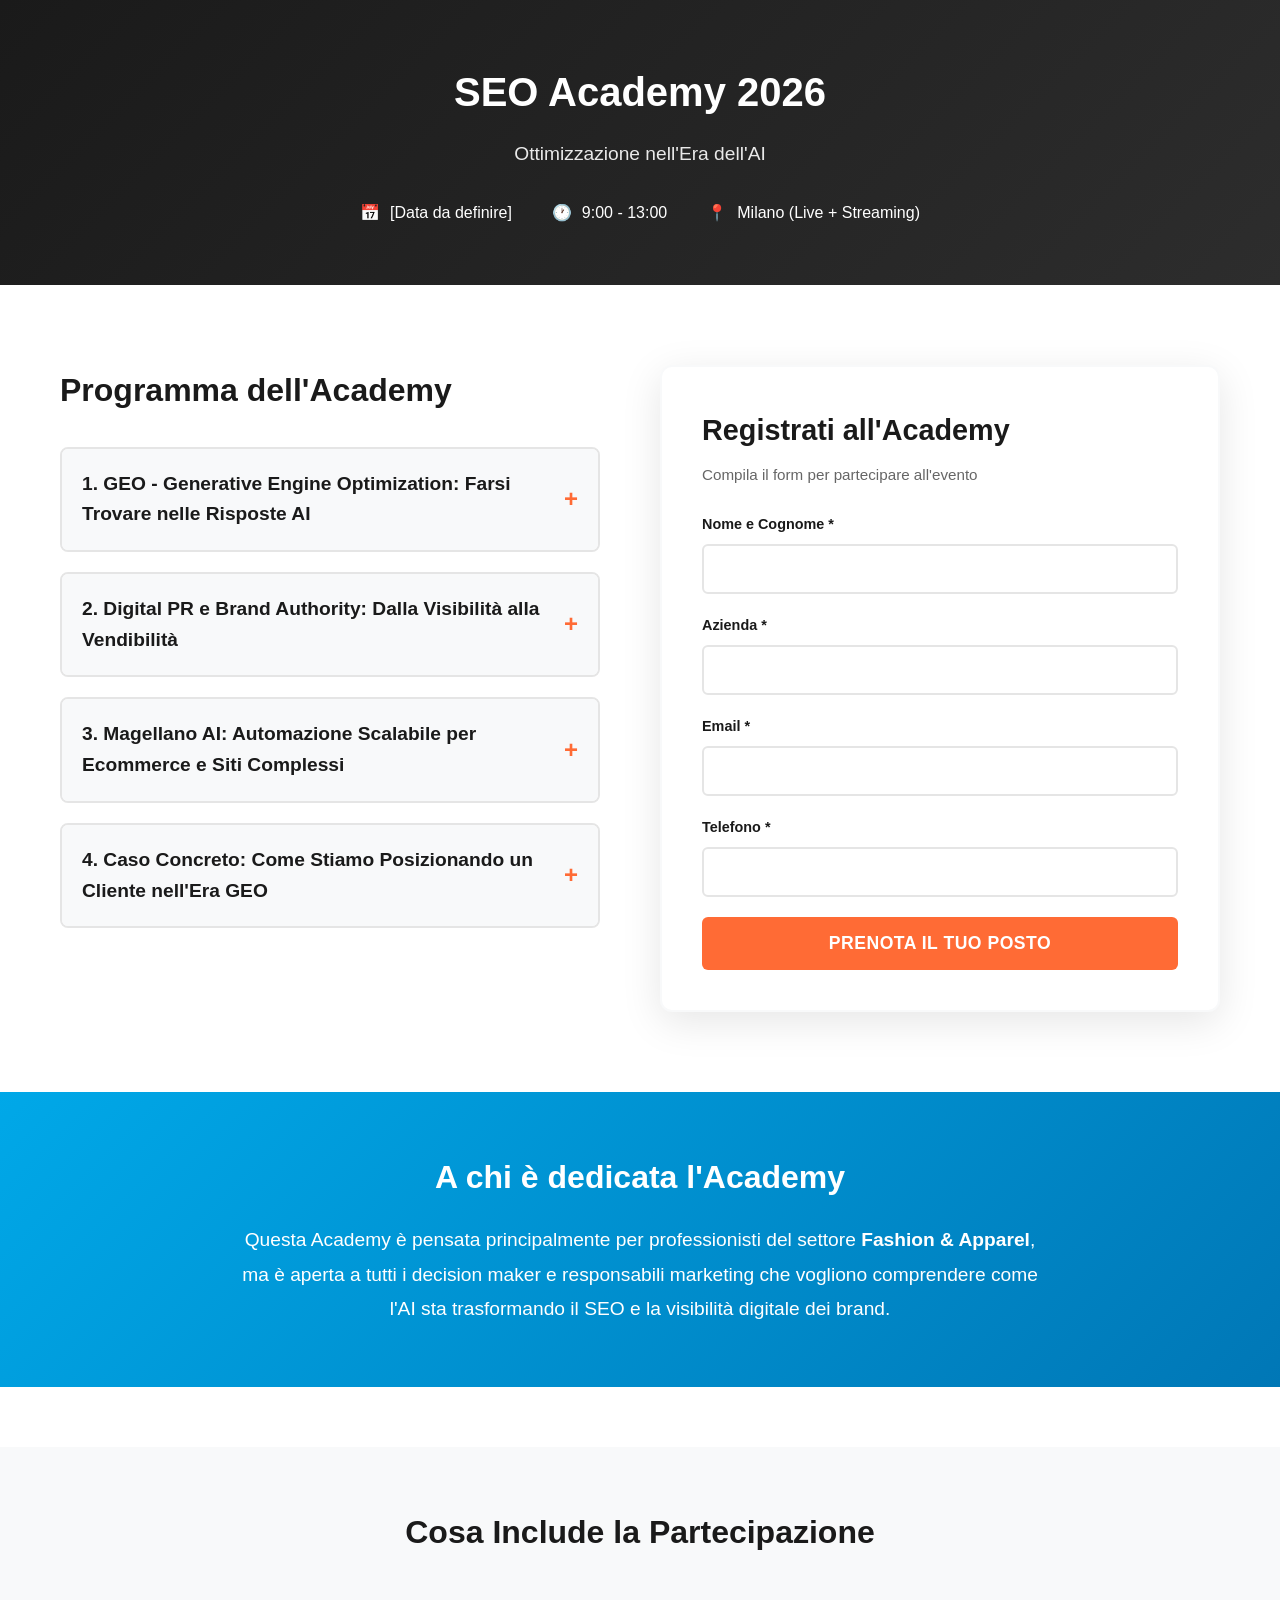
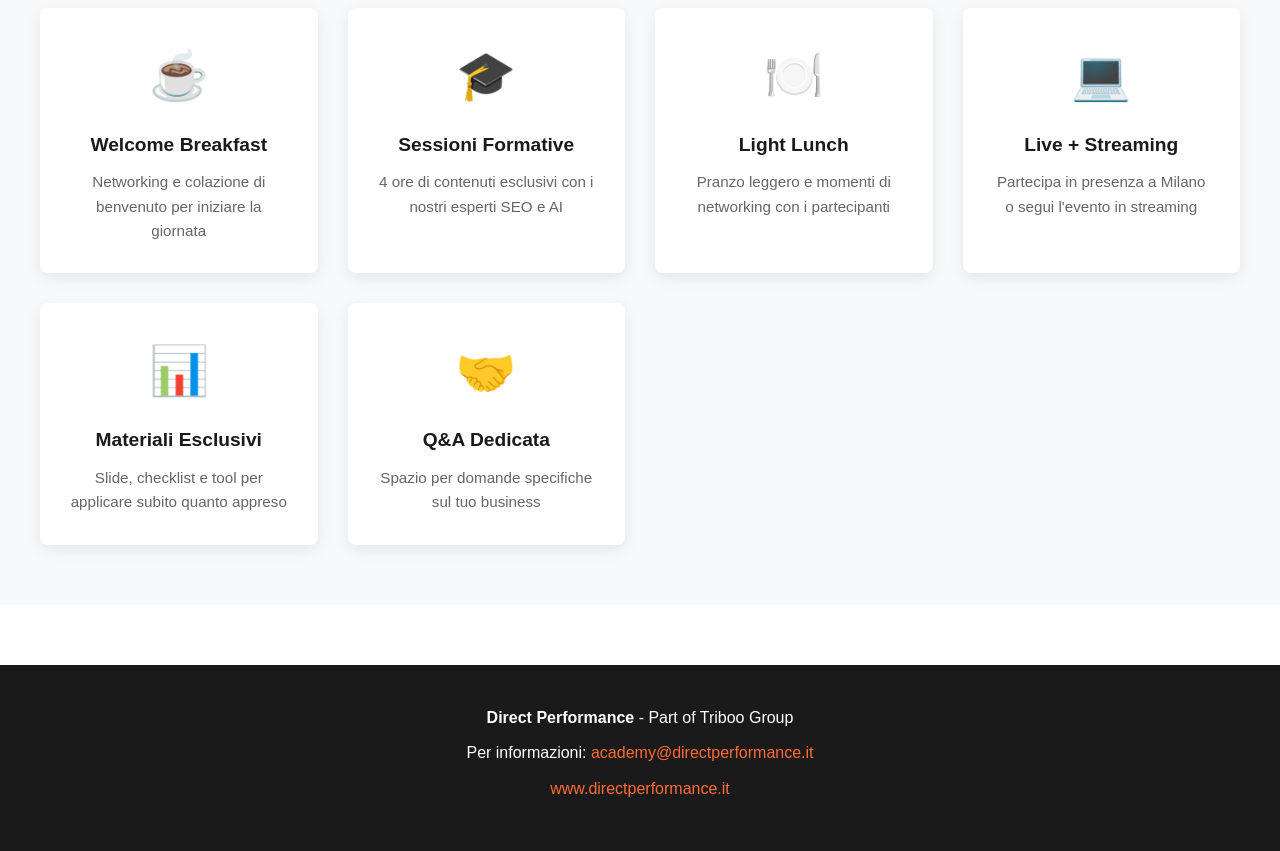
==== index.html @ 320b31ee "Create index.html" ====
<!DOCTYPE 
html>
<html lang="it">
<head>
    <meta charset="UTF-8">
    <meta name="viewport" content="width=device-width, initial-scale=1.0">
    <title>SEO Academy 2026 - Direct Performance</title>
    <style>
        * {
            margin: 0;
            padding: 0;
            box-sizing: border-box;
        }

        :root {
            --primary-color: #FF6B35;
            --secondary-color: #1A1A1A;
            --accent-color: #00A8E8;
            --text-color: #333333;
            --light-bg: #F8F9FA;
            --white: #FFFFFF;
        }

        body {
            font-family: 'Segoe UI', Tahoma, Geneva, Verdana, sans-serif;
            color: var(--text-color);
            line-height: 1.6;
            background-color: var(--white);
        }

        /* Header */
        .header {
            background: linear-gradient(135deg, var(--secondary-color) 0%, #2d2d2d 100%);
            color: var(--white);
            padding: 60px 20px;
            text-align: center;
        }

        .header h1 {
            font-size: 2.5rem;
            margin-bottom: 15px;
            font-weight: 700;
        }

        .header .subtitle {
            font-size: 1.2rem;
            margin-bottom: 25px;
            opacity: 0.9;
        }

        .event-info {
            display: flex;
            justify-content: center;
            gap: 40px;
            flex-wrap: wrap;
            margin-top: 30px;
            font-size: 1rem;
        }

        .event-info-item {
            display: flex;
            align-items: center;
            gap: 10px;
        }

        .event-info-item span {
            font-weight: 600;
            color: var(--primary-color);
        }

        /* Container */
        .container {
            max-width: 1200px;
            margin: 0 auto;
            padding: 20px;
        }

        /* Two Column Layout */
        .content-wrapper {
            display: grid;
            grid-template-columns: 1fr 1fr;
            gap: 40px;
            margin: 60px 0;
        }

        /* Program Section */
        .program-section {
            padding-right: 20px;
        }

        .program-section h2 {
            font-size: 2rem;
            margin-bottom: 30px;
            color: var(--secondary-color);
        }

        /* Accordion */
        .accordion-item {
            margin-bottom: 20px;
            border: 2px solid #E5E5E5;
            border-radius: 8px;
            overflow: hidden;
            transition: all 0.3s ease;
        }

        .accordion-item:hover {
            border-color: var(--primary-color);
        }

        .accordion-header {
            background-color: var(--light-bg);
            padding: 20px;
            cursor: pointer;
            display: flex;
            justify-content: space-between;
            align-items: center;
            transition: background-color 0.3s ease;
        }

        .accordion-header:hover {
            background-color: #f0f0f0;
        }

        .accordion-header h3 {
            font-size: 1.2rem;
            color: var(--secondary-color);
            flex: 1;
            margin: 0;
        }

        .accordion-icon {
            font-size: 1.5rem;
            color: var(--primary-color);
            transition: transform 0.3s ease;
            font-weight: bold;
        }

        .accordion-item.active .accordion-icon {
            transform: rotate(45deg);
        }

        .accordion-content {
            max-height: 0;
            overflow: hidden;
            transition: max-height 0.4s ease;
            background-color: var(--white);
        }

        .accordion-item.active .accordion-content {
            max-height: 600px;
        }

        .accordion-body {
            padding: 25px;
            line-height: 1.8;
        }

        .accordion-body p {
            margin-bottom: 15px;
            color: var(--text-color);
        }

        .accordion-body ul {
            list-style: none;
            padding-left: 0;
        }

        .accordion-body li {
            padding: 8px 0;
            padding-left: 25px;
            position: relative;
        }

        .accordion-body li:before {
            content: "→";
            position: absolute;
            left: 0;
            color: var(--primary-color);
            font-weight: bold;
        }

        /* Registration Form */
        .registration-section {
            position: sticky;
            top: 20px;
            background-color: var(--white);
            padding: 40px;
            border-radius: 12px;
            box-shadow: 0 10px 40px rgba(0,0,0,0.1);
            border: 2px solid var(--light-bg);
        }

        .registration-section h2 {
            font-size: 1.8rem;
            margin-bottom: 10px;
            color: var(--secondary-color);
        }

        .registration-section .subtitle {
            color: #666;
            margin-bottom: 25px;
            font-size: 0.95rem;
        }

        .form-group {
            margin-bottom: 20px;
        }

        .form-group label {
            display: block;
            margin-bottom: 8px;
            font-weight: 600;
            color: var(--secondary-color);
            font-size: 0.9rem;
        }

        .form-group input {
            width: 100%;
            padding: 14px;
            border: 2px solid #E5E5E5;
            border-radius: 6px;
            font-size: 1rem;
            transition: border-color 0.3s ease;
        }

        .form-group input:focus {
            outline: none;
            border-color: var(--primary-color);
        }

        .submit-btn {
            width: 100%;
            padding: 16px;
            background-color: var(--primary-color);
            color: var(--white);
            border: none;
            border-radius: 6px;
            font-size: 1.1rem;
            font-weight: 600;
            cursor: pointer;
            transition: all 0.3s ease;
            text-transform: uppercase;
            letter-spacing: 0.5px;
        }

        .submit-btn:hover {
            background-color: #e55a2b;
            transform: translateY(-2px);
            box-shadow: 0 5px 20px rgba(255, 107, 53, 0.4);
        }

        /* Benefits Section */
        .benefits {
            background-color: var(--light-bg);
            padding: 60px 20px;
            margin: 60px 0;
        }

        .benefits h2 {
            text-align: center;
            font-size: 2rem;
            margin-bottom: 50px;
            color: var(--secondary-color);
        }

        .benefits-grid {
            display: grid;
            grid-template-columns: repeat(auto-fit, minmax(250px, 1fr));
            gap: 30px;
            max-width: 1200px;
            margin: 0 auto;
        }

        .benefit-card {
            background-color: var(--white);
            padding: 30px;
            border-radius: 8px;
            text-align: center;
            box-shadow: 0 5px 15px rgba(0,0,0,0.08);
            transition: transform 0.3s ease;
        }

        .benefit-card:hover {
            transform: translateY(-5px);
        }

        .benefit-icon {
            font-size: 3rem;
            margin-bottom: 15px;
        }

        .benefit-card h3 {
            font-size: 1.2rem;
            margin-bottom: 10px;
            color: var(--secondary-color);
        }

        .benefit-card p {
            color: #666;
            font-size: 0.95rem;
        }

        /* Target Section */
        .target-section {
            padding: 60px 20px;
            text-align: center;
            background: linear-gradient(135deg, var(--accent-color) 0%, #0077b6 100%);
            color: var(--white);
        }

        .target-section h2 {
            font-size: 2rem;
            margin-bottom: 20px;
        }

        .target-section p {
            font-size: 1.2rem;
            max-width: 800px;
            margin: 0 auto;
            line-height: 1.8;
        }

        /* Footer */
        .footer {
            background-color: var(--secondary-color);
            color: var(--white);
            padding: 40px 20px;
            text-align: center;
        }

        .footer p {
            margin-bottom: 10px;
        }

        .footer a {
            color: var(--primary-color);
            text-decoration: none;
        }

        /* Mobile Responsive */
        @media (max-width: 968px) {
            .content-wrapper {
                grid-template-columns: 1fr;
            }

            .registration-section {
                position: relative;
                top: 0;
                order: -1;
            }

            .header h1 {
                font-size: 1.8rem;
            }

            .header .subtitle {
                font-size: 1rem;
            }

            .event-info {
                gap: 20px;
                font-size: 0.9rem;
            }

            .benefits-grid {
                grid-template-columns: 1fr;
            }
        }

        @media (max-width: 640px) {
            .header {
                padding: 40px 15px;
            }

            .header h1 {
                font-size: 1.5rem;
            }

            .registration-section {
                padding: 25px;
            }

            .accordion-header h3 {
                font-size: 1rem;
            }
        }
    </style>
</head>
<body>
    <!-- Header -->
    <div class="header">
        <h1>SEO Academy 2026</h1>
        <p class="subtitle">Ottimizzazione nell'Era dell'AI</p>
        <div class="event-info">
            <div class="event-info-item">
                <span>📅</span> [Data da definire]
            </div>
            <div class="event-info-item">
                <span>🕐</span> 9:00 - 13:00
            </div>
            <div class="event-info-item">
                <span>📍</span> Milano (Live + Streaming)
            </div>
        </div>
    </div>

    <!-- Main Content -->
    <div class="container">
        <div class="content-wrapper">
            <!-- Program Section -->
            <div class="program-section">
                <h2>Programma dell'Academy</h2>

                <!-- Accordion Item 1 -->
                <div class="accordion-item">
                    <div class="accordion-header">
                        <h3>1. GEO - Generative Engine Optimization: Farsi Trovare nelle Risposte AI</h3>
                        <span class="accordion-icon">+</span>
                    </div>
                    <div class="accordion-content">
                        <div class="accordion-body">
                            <p>Le ricerche degli utenti si concludono sempre più spesso con risposte AI dirette, senza click verso i siti web. La GEO risponde a questa evoluzione: ottimizzare contenuti e strutture per essere selezionati e citati dai modelli linguistici come fonte autorevole.</p>
                            <p><strong>Focus operativi:</strong></p>
                            <ul>
                                <li>Identificare quali query del vostro settore generano risposte AI (e intercettarle prima dei competitor)</li>
                                <li>Strutturare schede prodotto e pagine categoria per essere citabili da ChatGPT, Gemini e Perplexity</li>
                                <li>Trasformare FAQ e guide in contenuti che l'AI riconosce come fonti autorevoli</li>
                                <li>Misurare la visibilità del vostro brand nelle risposte generate: nuove metriche oltre il ranking tradizionale</li>
                            </ul>
                        </div>
                    </div>
                </div>

                <!-- Accordion Item 2 -->
                <div class="accordion-item">
                    <div class="accordion-header">
                        <h3>2. Digital PR e Brand Authority: Dalla Visibilità alla Vendibilità</h3>
                        <span class="accordion-icon">+</span>
                    </div>
                    <div class="accordion-content">
                        <div class="accordion-body">
                            <p>Nell'ecosistema AI-driven, chi viene citato vende. I modelli linguistici privilegiano brand menzionati su fonti autorevoli, con prove verificabili e presenza costante nel settore.</p>
                            <p><strong>Focus operativi:</strong></p>
                            <ul>
                                <li>Ottenere menzioni su testate verticali che l'AI considera autorevoli nel vostro mercato</li>
                                <li>Creare dati proprietari (ricerche, trend report) che media e AI citano come fonte</li>
                                <li>Trasformare case study e risultati clienti in contenuti linkabili da publisher di settore</li>
                                <li>Costruire partnership strategiche che generano link, credibilità e conversioni</li>
                                <li>ROI concreto: da quanto traffico Google a quanto fatturato da menzioni autorevoli</li>
                            </ul>
                        </div>
                    </div>
                </div>

                <!-- Accordion Item 3 -->
                <div class="accordion-item">
                    <div class="accordion-header">
                        <h3>3. Magellano AI: Automazione Scalabile per Ecommerce e Siti Complessi</h3>
                        <span class="accordion-icon">+</span>
                    </div>
                    <div class="accordion-content">
                        <div class="accordion-body">
                            <p>Ottimizzare manualmente migliaia di prodotti è impossibile. Magellano AI, il nostro tool proprietario, permette di implementare ottimizzazioni SEO massive mantenendo personalizzazione e qualità su scala industriale.</p>
                            <p><strong>Focus operativi:</strong></p>
                            <ul>
                                <li>Generare automaticamente metadati unici e ottimizzati per migliaia di SKU</li>
                                <li>Implementare dati strutturati su tutto il catalogo in ore, non mesi</li>
                                <li>Ottimizzare alt text di prodotti basandosi su attributi, categorie e ricerche degli utenti</li>
                                <li>Intercettare e correggere automaticamente criticità SEO tecniche prima che impattino le vendite</li>
                                <li>Case study: come abbiamo ottimizzato 15.000 prodotti in 2 settimane con risultati misurabili</li>
                            </ul>
                        </div>
                    </div>
                </div>

                <!-- Accordion Item 4 -->
                <div class="accordion-item">
                    <div class="accordion-header">
                        <h3>4. Caso Concreto: Come Stiamo Posizionando un Cliente nell'Era GEO</h3>
                        <span class="accordion-icon">+</span>
                    </div>
                    <div class="accordion-content">
                        <div class="accordion-body">
                            <p>Chiusura dell'Academy con un progetto reale in corso: strategia implementata, sfide affrontate, primi risultati ottenuti e prossimi step. Panoramica pratica su GEO, Digital PR e automazioni AI applicate a un business concreto.</p>
                            <p><strong>Focus operativi:</strong></p>
                            <ul>
                                <li>Dall'audit iniziale alla roadmap: come abbiamo individuato le opportunità GEO</li>
                                <li>Quali contenuti abbiamo ristrutturato e perché</li>
                                <li>Risultati early-stage: menzioni AI, traffico qualificato, impatto su conversioni</li>
                                <li>Learnings replicabili per il vostro business</li>
                            </ul>
                        </div>
                    </div>
                </div>
            </div>

            <!-- Registration Form -->
            <div class="registration-section">
                <h2>Registrati all'Academy</h2>
                <p class="subtitle">Compila il form per partecipare all'evento</p>
                <form id="registrationForm">
                    <div class="form-group">
                        <label for="name">Nome e Cognome *</label>
                        <input type="text" id="name" name="name" required>
                    </div>
                    <div class="form-group">
                        <label for="company">Azienda *</label>
                        <input type="text" id="company" name="company" required>
                    </div>
                    <div class="form-group">
                        <label for="email">Email *</label>
                        <input type="email" id="email" name="email" required>
                    </div>
                    <div class="form-group">
                        <label for="phone">Telefono *</label>
                        <input type="tel" id="phone" name="phone" required>
                    </div>
                    <button type="submit" class="submit-btn">Prenota il tuo posto</button>
                </form>
            </div>
        </div>
    </div>

    <!-- Target Section -->
    <div class="target-section">
        <h2>A chi è dedicata l'Academy</h2>
        <p>Questa Academy è pensata principalmente per professionisti del settore <strong>Fashion & Apparel</strong>, ma è aperta a tutti i decision maker e responsabili marketing che vogliono comprendere come l'AI sta trasformando il SEO e la visibilità digitale dei brand.</p>
    </div>

    <!-- Benefits Section -->
    <div class="benefits">
        <h2>Cosa Include la Partecipazione</h2>
        <div class="benefits-grid">
            <div class="benefit-card">
                <div class="benefit-icon">☕</div>
                <h3>Welcome Breakfast</h3>
                <p>Networking e colazione di benvenuto per iniziare la giornata</p>
            </div>
            <div class="benefit-card">
                <div class="benefit-icon">🎓</div>
                <h3>Sessioni Formative</h3>
                <p>4 ore di contenuti esclusivi con i nostri esperti SEO e AI</p>
            </div>
            <div class="benefit-card">
                <div class="benefit-icon">🍽️</div>
                <h3>Light Lunch</h3>
                <p>Pranzo leggero e momenti di networking con i partecipanti</p>
            </div>
            <div class="benefit-card">
                <div class="benefit-icon">💻</div>
                <h3>Live + Streaming</h3>
                <p>Partecipa in presenza a Milano o segui l'evento in streaming</p>
            </div>
            <div class="benefit-card">
                <div class="benefit-icon">📊</div>
                <h3>Materiali Esclusivi</h3>
                <p>Slide, checklist e tool per applicare subito quanto appreso</p>
            </div>
            <div class="benefit-card">
                <div class="benefit-icon">🤝</div>
                <h3>Q&A Dedicata</h3>
                <p>Spazio per domande specifiche sul tuo business</p>
            </div>
        </div>
    </div>

    <!-- Footer -->
    <div class="footer">
        <p><strong>Direct Performance</strong> - Part of Triboo Group</p>
        <p>Per informazioni: <a href="mailto:academy@directperformance.it">academy@directperformance.it</a></p>
        <p><a href="https://www.directperformance.it">www.directperformance.it</a></p>
    </div>

    <script>
        // Accordion functionality
        const accordionHeaders = document.querySelectorAll('.accordion-header');
        
        accordionHeaders.forEach(header => {
            header.addEventListener('click', () => {
                const item = header.parentElement;
                const isActive = item.classList.contains('active');
                
                // Close all accordion items
                document.querySelectorAll('.accordion-item').forEach(accItem => {
                    accItem.classList.remove('active');
                });
                
                // Open clicked item if it wasn't active
                if (!isActive) {
                    item.classList.add('active');
                }
            });
        });

        // Form submission
        document.getElementById('registrationForm').addEventListener('submit', function(e) {
            e.preventDefault();
            
            // Get form data
            const formData = {
                name: document.getElementById('name').value,
                company: document.getElementById('company').value,
                email: document.getElementById('email').value,
                phone: document.getElementById('phone').value
            };
            
            // Here you would normally send the data to your backend
            console.log('Form submitted:', formData);
            
            // Show success message
            alert('Grazie per la registrazione! Riceverai una email di conferma a breve.');
            
            // Reset form
            this.reset();
        });
    </script>
</body>
</html>
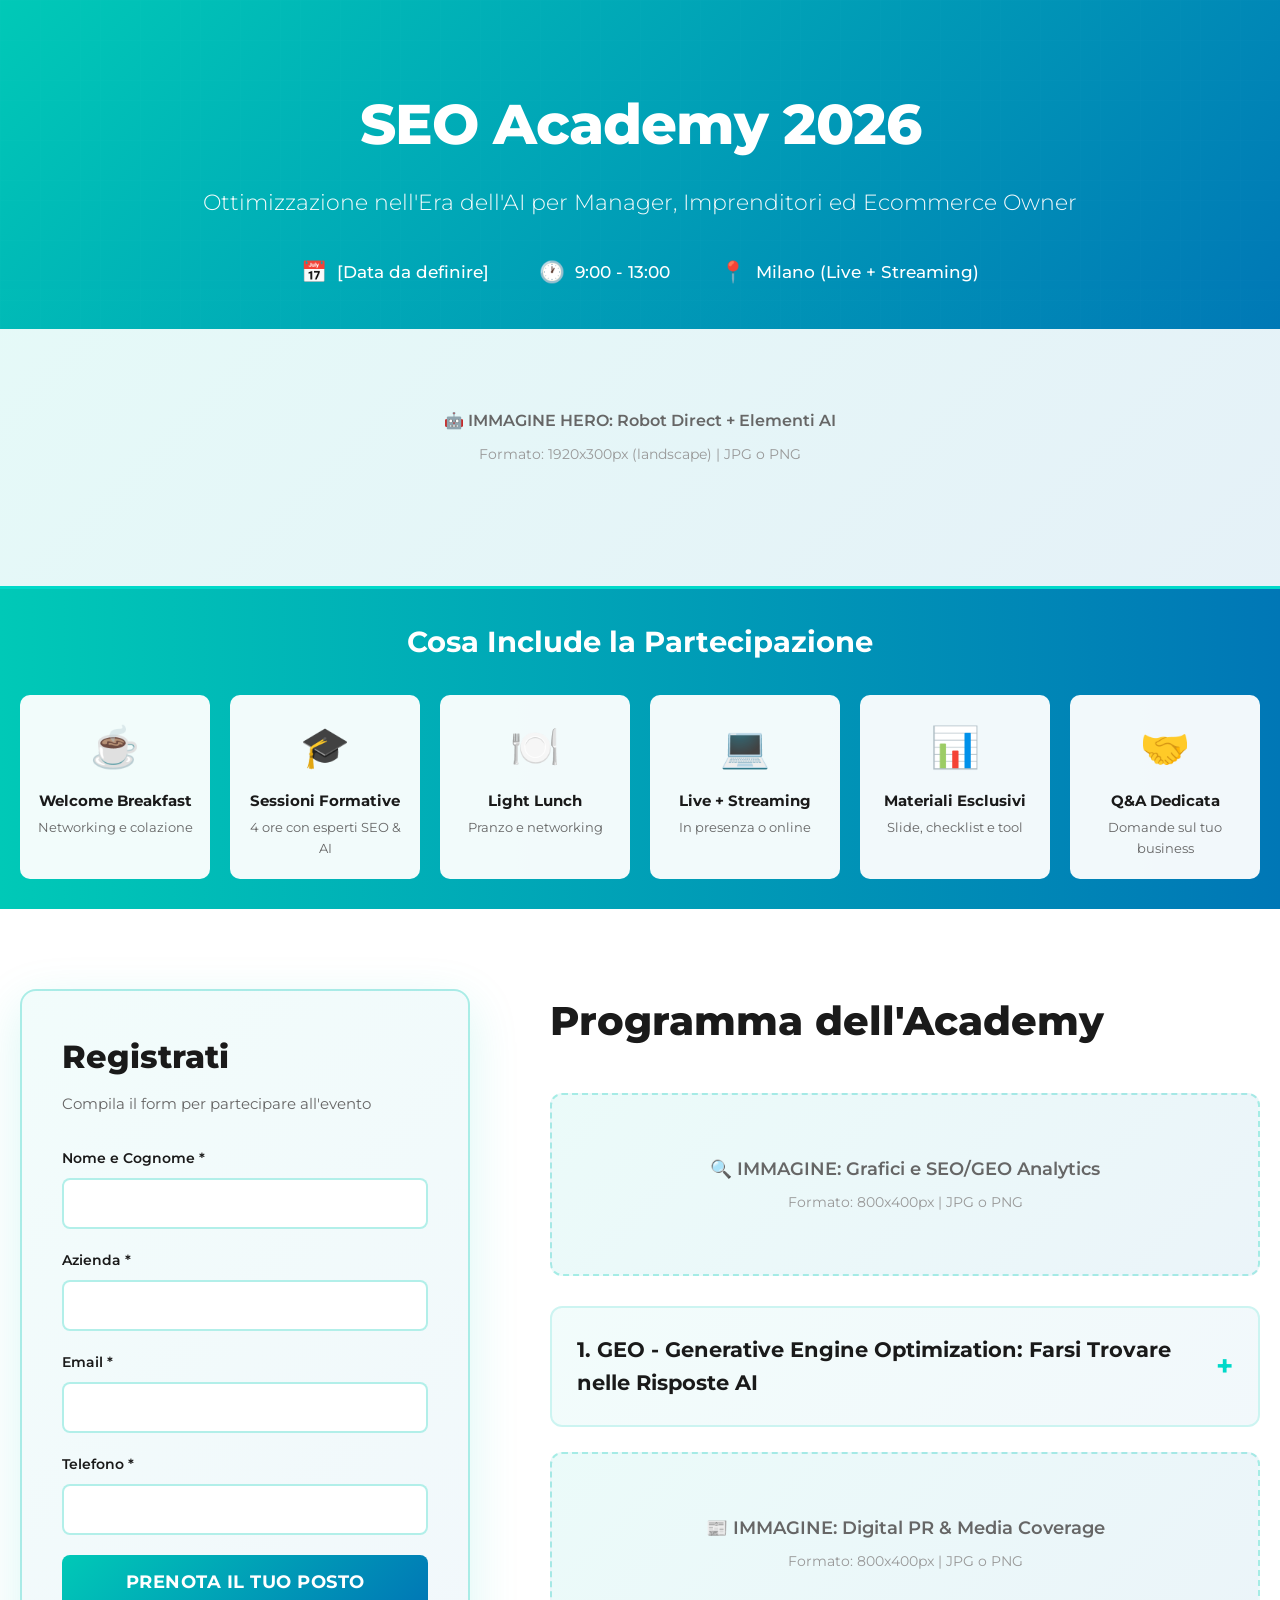
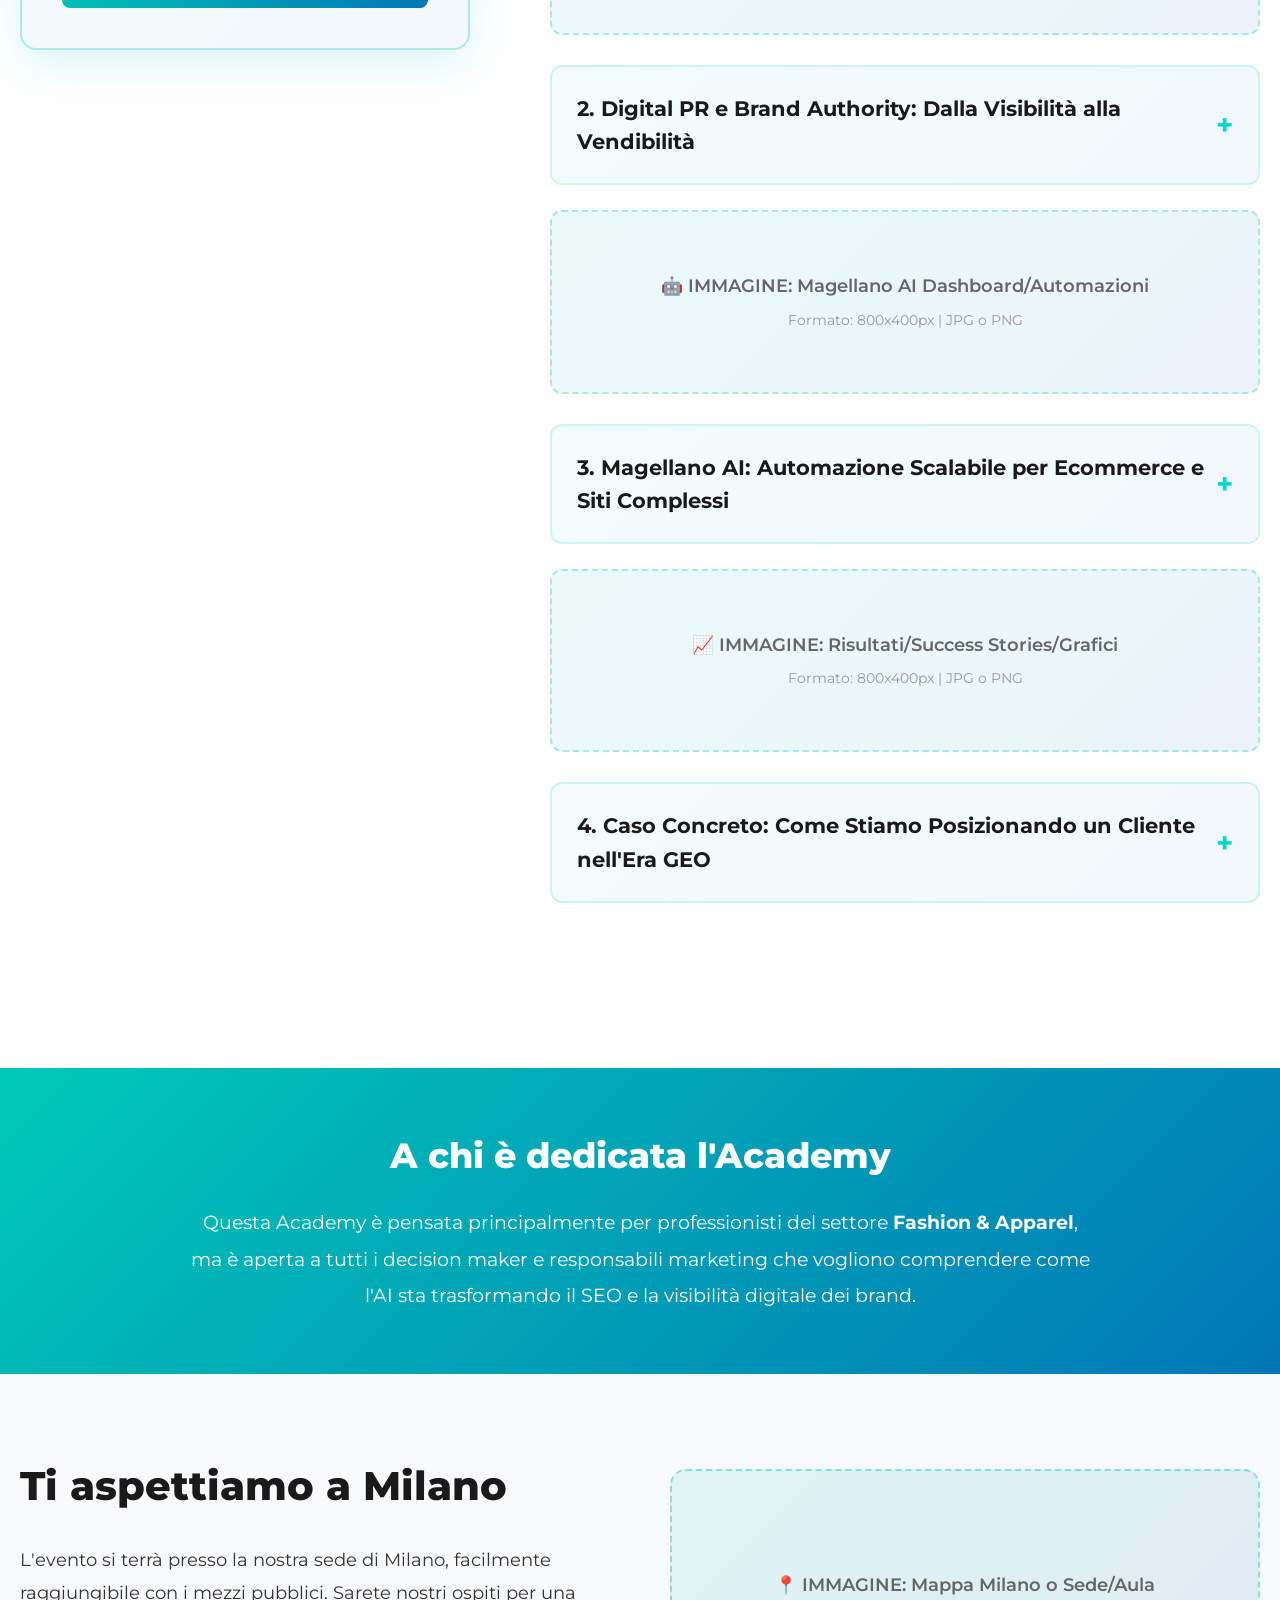
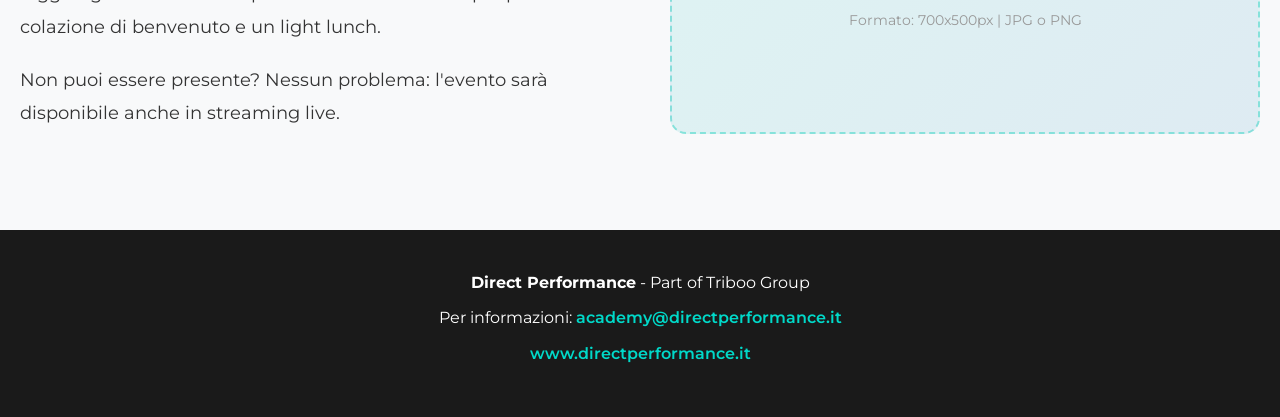
==== commit b35f9900: "Update index.html" ====
--- a/index.html
+++ b/index.html
@@ -1,10 +1,12 @@
-<!DOCTYPE 
-html>
+<!DOCTYPE html>
 <html lang="it">
 <head>
     <meta charset="UTF-8">
     <meta name="viewport" content="width=device-width, initial-scale=1.0">
     <title>SEO Academy 2026 - Direct Performance</title>
+    <link rel="preconnect" href="https://fonts.googleapis.com">
+    <link rel="preconnect" href="https://fonts.gstatic.com" crossorigin>
+    <link href="https://fonts.googleapis.com/css2?family=Montserrat:wght@300;400;500;600;700;800;900&display=swap" rel="stylesheet">
     <style>
         * {
             margin: 0;
@@ -13,16 +15,17 @@
         }
 
         :root {
-            --primary-color: #FF6B35;
+            --primary-gradient-start: #00C9B7;
+            --primary-gradient-end: #0077B6;
             --secondary-color: #1A1A1A;
-            --accent-color: #00A8E8;
+            --accent-color: #00D9C9;
             --text-color: #333333;
             --light-bg: #F8F9FA;
             --white: #FFFFFF;
         }
 
         body {
-            font-family: 'Segoe UI', Tahoma, Geneva, Verdana, sans-serif;
+            font-family: 'Montserrat', sans-serif;
             color: var(--text-color);
             line-height: 1.6;
             background-color: var(--white);
@@ -30,31 +33,52 @@
 
         /* Header */
         .header {
-            background: linear-gradient(135deg, var(--secondary-color) 0%, #2d2d2d 100%);
+            background: linear-gradient(135deg, var(--primary-gradient-start) 0%, var(--primary-gradient-end) 100%);
             color: var(--white);
-            padding: 60px 20px;
+            padding: 80px 20px 40px;
             text-align: center;
+            position: relative;
+            overflow: hidden;
+        }
+
+        .header::before {
+            content: '';
+            position: absolute;
+            top: 0;
+            left: 0;
+            right: 0;
+            bottom: 0;
+            background: url('data:image/svg+xml,<svg width="100" height="100" xmlns="http://www.w3.org/2000/svg"><defs><pattern id="grid" width="40" height="40" patternUnits="userSpaceOnUse"><path d="M 40 0 L 0 0 0 40" fill="none" stroke="rgba(255,255,255,0.05)" stroke-width="1"/></pattern></defs><rect width="100" height="100" fill="url(%23grid)"/></svg>');
+            opacity: 0.3;
+        }
+
+        .header-content {
+            position: relative;
+            z-index: 1;
         }
 
         .header h1 {
-            font-size: 2.5rem;
+            font-size: 3.5rem;
             margin-bottom: 15px;
-            font-weight: 700;
+            font-weight: 800;
+            letter-spacing: -1px;
         }
 
         .header .subtitle {
-            font-size: 1.2rem;
-            margin-bottom: 25px;
-            opacity: 0.9;
+            font-size: 1.4rem;
+            margin-bottom: 35px;
+            font-weight: 300;
+            opacity: 0.95;
         }
 
         .event-info {
             display: flex;
             justify-content: center;
-            gap: 40px;
+            gap: 50px;
             flex-wrap: wrap;
             margin-top: 30px;
-            font-size: 1rem;
+            font-size: 1.05rem;
+            font-weight: 500;
         }
 
         .event-info-item {
@@ -64,142 +88,126 @@
         }
 
         .event-info-item span {
+            font-size: 1.3rem;
+        }
+
+        /* Hero Image Placeholder */
+        .hero-image {
+            background: linear-gradient(135deg, rgba(0,201,183,0.1) 0%, rgba(0,119,182,0.1) 100%);
+            height: 300px;
+            margin: -40px 0 0 0;
+            display: flex;
+            align-items: center;
+            justify-content: center;
+            border-bottom: 3px solid var(--accent-color);
+            position: relative;
+        }
+
+        .hero-image-placeholder {
+            text-align: center;
+            color: #666;
             font-weight: 600;
-            color: var(--primary-color);
+        }
+
+        .hero-image-placeholder .format {
+            font-size: 0.9rem;
+            color: #999;
+            margin-top: 10px;
+            font-weight: 400;
+        }
+
+        /* Benefits Strip - Subito sotto header */
+        .benefits-strip {
+            background: linear-gradient(90deg, var(--primary-gradient-start) 0%, var(--primary-gradient-end) 100%);
+            padding: 30px 20px;
+            margin: 0;
+        }
+
+        .benefits-strip h2 {
+            text-align: center;
+            font-size: 1.8rem;
+            margin-bottom: 30px;
+            color: var(--white);
+            font-weight: 700;
+        }
+
+        .benefits-grid-strip {
+            display: grid;
+            grid-template-columns: repeat(6, 1fr);
+            gap: 20px;
+            max-width: 1400px;
+            margin: 0 auto;
+        }
+
+        .benefit-card-strip {
+            background-color: rgba(255, 255, 255, 0.95);
+            padding: 20px 15px;
+            border-radius: 10px;
+            text-align: center;
+            transition: transform 0.3s ease;
+        }
+
+        .benefit-card-strip:hover {
+            transform: translateY(-5px);
+        }
+
+        .benefit-icon-strip {
+            font-size: 2.5rem;
+            margin-bottom: 10px;
+        }
+
+        .benefit-card-strip h3 {
+            font-size: 0.95rem;
+            margin-bottom: 5px;
+            color: var(--secondary-color);
+            font-weight: 700;
+        }
+
+        .benefit-card-strip p {
+            color: #666;
+            font-size: 0.8rem;
+            font-weight: 400;
         }
 
         /* Container */
         .container {
-            max-width: 1200px;
+            max-width: 1400px;
             margin: 0 auto;
             padding: 20px;
         }
 
-        /* Two Column Layout */
+        /* Two Column Layout - FORM A SINISTRA */
         .content-wrapper {
             display: grid;
-            grid-template-columns: 1fr 1fr;
-            gap: 40px;
+            grid-template-columns: 450px 1fr;
+            gap: 60px;
             margin: 60px 0;
         }
 
-        /* Program Section */
-        .program-section {
-            padding-right: 20px;
-        }
-
-        .program-section h2 {
-            font-size: 2rem;
-            margin-bottom: 30px;
-            color: var(--secondary-color);
-        }
-
-        /* Accordion */
-        .accordion-item {
-            margin-bottom: 20px;
-            border: 2px solid #E5E5E5;
-            border-radius: 8px;
-            overflow: hidden;
-            transition: all 0.3s ease;
-        }
-
-        .accordion-item:hover {
-            border-color: var(--primary-color);
-        }
-
-        .accordion-header {
-            background-color: var(--light-bg);
-            padding: 20px;
-            cursor: pointer;
-            display: flex;
-            justify-content: space-between;
-            align-items: center;
-            transition: background-color 0.3s ease;
-        }
-
-        .accordion-header:hover {
-            background-color: #f0f0f0;
-        }
-
-        .accordion-header h3 {
-            font-size: 1.2rem;
-            color: var(--secondary-color);
-            flex: 1;
-            margin: 0;
-        }
-
-        .accordion-icon {
-            font-size: 1.5rem;
-            color: var(--primary-color);
-            transition: transform 0.3s ease;
-            font-weight: bold;
-        }
-
-        .accordion-item.active .accordion-icon {
-            transform: rotate(45deg);
-        }
-
-        .accordion-content {
-            max-height: 0;
-            overflow: hidden;
-            transition: max-height 0.4s ease;
-            background-color: var(--white);
-        }
-
-        .accordion-item.active .accordion-content {
-            max-height: 600px;
-        }
-
-        .accordion-body {
-            padding: 25px;
-            line-height: 1.8;
-        }
-
-        .accordion-body p {
-            margin-bottom: 15px;
-            color: var(--text-color);
-        }
-
-        .accordion-body ul {
-            list-style: none;
-            padding-left: 0;
-        }
-
-        .accordion-body li {
-            padding: 8px 0;
-            padding-left: 25px;
-            position: relative;
-        }
-
-        .accordion-body li:before {
-            content: "→";
-            position: absolute;
-            left: 0;
-            color: var(--primary-color);
-            font-weight: bold;
-        }
-
-        /* Registration Form */
+        /* Registration Form - A SINISTRA */
         .registration-section {
             position: sticky;
             top: 20px;
-            background-color: var(--white);
+            background: linear-gradient(135deg, rgba(0,201,183,0.05) 0%, rgba(0,119,182,0.05) 100%);
             padding: 40px;
-            border-radius: 12px;
-            box-shadow: 0 10px 40px rgba(0,0,0,0.1);
-            border: 2px solid var(--light-bg);
+            border-radius: 16px;
+            box-shadow: 0 15px 50px rgba(0,201,183,0.15);
+            border: 2px solid rgba(0,201,183,0.3);
+            height: fit-content;
         }
 
         .registration-section h2 {
-            font-size: 1.8rem;
+            font-size: 2rem;
             margin-bottom: 10px;
             color: var(--secondary-color);
+            font-weight: 800;
         }
 
         .registration-section .subtitle {
             color: #666;
-            margin-bottom: 25px;
+            margin-bottom: 30px;
             font-size: 0.95rem;
+            font-weight: 400;
         }
 
         .form-group {
@@ -217,107 +225,236 @@
         .form-group input {
             width: 100%;
             padding: 14px;
-            border: 2px solid #E5E5E5;
-            border-radius: 6px;
+            border: 2px solid rgba(0,201,183,0.3);
+            border-radius: 8px;
             font-size: 1rem;
-            transition: border-color 0.3s ease;
+            font-family: 'Montserrat', sans-serif;
+            transition: all 0.3s ease;
         }
 
         .form-group input:focus {
             outline: none;
-            border-color: var(--primary-color);
+            border-color: var(--accent-color);
+            box-shadow: 0 0 0 3px rgba(0,201,183,0.1);
         }
 
         .submit-btn {
             width: 100%;
             padding: 16px;
-            background-color: var(--primary-color);
+            background: linear-gradient(135deg, var(--primary-gradient-start) 0%, var(--primary-gradient-end) 100%);
             color: var(--white);
             border: none;
-            border-radius: 6px;
+            border-radius: 8px;
             font-size: 1.1rem;
-            font-weight: 600;
+            font-weight: 700;
             cursor: pointer;
             transition: all 0.3s ease;
             text-transform: uppercase;
             letter-spacing: 0.5px;
+            font-family: 'Montserrat', sans-serif;
         }
 
         .submit-btn:hover {
-            background-color: #e55a2b;
             transform: translateY(-2px);
-            box-shadow: 0 5px 20px rgba(255, 107, 53, 0.4);
-        }
-
-        /* Benefits Section */
-        .benefits {
-            background-color: var(--light-bg);
+            box-shadow: 0 8px 25px rgba(0,201,183,0.4);
+        }
+
+        /* Program Section - A DESTRA */
+        .program-section {
+            padding-left: 20px;
+        }
+
+        .program-section h2 {
+            font-size: 2.5rem;
+            margin-bottom: 40px;
+            color: var(--secondary-color);
+            font-weight: 800;
+        }
+
+        /* Image Placeholder Sections */
+        .section-image {
+            background: linear-gradient(135deg, rgba(0,201,183,0.08) 0%, rgba(0,119,182,0.08) 100%);
+            border-radius: 12px;
+            margin-bottom: 30px;
             padding: 60px 20px;
-            margin: 60px 0;
-        }
-
-        .benefits h2 {
             text-align: center;
-            font-size: 2rem;
-            margin-bottom: 50px;
+            border: 2px dashed rgba(0,201,183,0.3);
+        }
+
+        .section-image-placeholder {
+            color: #666;
+            font-weight: 600;
+            font-size: 1.1rem;
+        }
+
+        .section-image-placeholder .format {
+            font-size: 0.9rem;
+            color: #999;
+            margin-top: 8px;
+            font-weight: 400;
+        }
+
+        /* Accordion */
+        .accordion-item {
+            margin-bottom: 25px;
+            border: 2px solid rgba(0,201,183,0.2);
+            border-radius: 12px;
+            overflow: hidden;
+            transition: all 0.3s ease;
+        }
+
+        .accordion-item:hover {
+            border-color: var(--accent-color);
+            box-shadow: 0 5px 20px rgba(0,201,183,0.15);
+        }
+
+        .accordion-header {
+            background: linear-gradient(135deg, rgba(0,201,183,0.05) 0%, rgba(0,119,182,0.05) 100%);
+            padding: 25px;
+            cursor: pointer;
+            display: flex;
+            justify-content: space-between;
+            align-items: center;
+            transition: background-color 0.3s ease;
+        }
+
+        .accordion-header:hover {
+            background: linear-gradient(135deg, rgba(0,201,183,0.1) 0%, rgba(0,119,182,0.1) 100%);
+        }
+
+        .accordion-header h3 {
+            font-size: 1.3rem;
             color: var(--secondary-color);
-        }
-
-        .benefits-grid {
-            display: grid;
-            grid-template-columns: repeat(auto-fit, minmax(250px, 1fr));
-            gap: 30px;
-            max-width: 1200px;
-            margin: 0 auto;
-        }
-
-        .benefit-card {
+            flex: 1;
+            margin: 0;
+            font-weight: 700;
+        }
+
+        .accordion-icon {
+            font-size: 1.8rem;
+            color: var(--accent-color);
+            transition: transform 0.3s ease;
+            font-weight: bold;
+        }
+
+        .accordion-item.active .accordion-icon {
+            transform: rotate(45deg);
+        }
+
+        .accordion-content {
+            max-height: 0;
+            overflow: hidden;
+            transition: max-height 0.4s ease;
             background-color: var(--white);
+        }
+
+        .accordion-item.active .accordion-content {
+            max-height: 800px;
+        }
+
+        .accordion-body {
             padding: 30px;
-            border-radius: 8px;
-            text-align: center;
-            box-shadow: 0 5px 15px rgba(0,0,0,0.08);
-            transition: transform 0.3s ease;
-        }
-
-        .benefit-card:hover {
-            transform: translateY(-5px);
-        }
-
-        .benefit-icon {
-            font-size: 3rem;
+            line-height: 1.9;
+        }
+
+        .accordion-body p {
             margin-bottom: 15px;
-        }
-
-        .benefit-card h3 {
+            color: var(--text-color);
+            font-weight: 400;
+        }
+
+        .accordion-body ul {
+            list-style: none;
+            padding-left: 0;
+        }
+
+        .accordion-body li {
+            padding: 10px 0;
+            padding-left: 30px;
+            position: relative;
+            font-weight: 400;
+        }
+
+        .accordion-body li:before {
+            content: "→";
+            position: absolute;
+            left: 0;
+            color: var(--accent-color);
+            font-weight: bold;
             font-size: 1.2rem;
-            margin-bottom: 10px;
-            color: var(--secondary-color);
-        }
-
-        .benefit-card p {
-            color: #666;
-            font-size: 0.95rem;
         }
 
         /* Target Section */
         .target-section {
             padding: 60px 20px;
             text-align: center;
-            background: linear-gradient(135deg, var(--accent-color) 0%, #0077b6 100%);
+            background: linear-gradient(135deg, var(--primary-gradient-start) 0%, var(--primary-gradient-end) 100%);
             color: var(--white);
+            margin: 60px 0 0 0;
         }
 
         .target-section h2 {
-            font-size: 2rem;
+            font-size: 2.2rem;
             margin-bottom: 20px;
+            font-weight: 800;
         }
 
         .target-section p {
             font-size: 1.2rem;
-            max-width: 800px;
+            max-width: 900px;
             margin: 0 auto;
-            line-height: 1.8;
+            line-height: 1.9;
+            font-weight: 400;
+        }
+
+        /* Venue Section with Image */
+        .venue-section {
+            padding: 80px 20px;
+            background-color: var(--light-bg);
+        }
+
+        .venue-content {
+            max-width: 1400px;
+            margin: 0 auto;
+            display: grid;
+            grid-template-columns: 1fr 1fr;
+            gap: 60px;
+            align-items: center;
+        }
+
+        .venue-text h2 {
+            font-size: 2.5rem;
+            margin-bottom: 25px;
+            color: var(--secondary-color);
+            font-weight: 800;
+        }
+
+        .venue-text p {
+            font-size: 1.1rem;
+            line-height: 1.9;
+            margin-bottom: 20px;
+            font-weight: 400;
+        }
+
+        .venue-image-placeholder {
+            background: linear-gradient(135deg, rgba(0,201,183,0.1) 0%, rgba(0,119,182,0.1) 100%);
+            border-radius: 16px;
+            padding: 100px 20px;
+            text-align: center;
+            border: 2px dashed rgba(0,201,183,0.4);
+        }
+
+        .venue-image-placeholder .text {
+            color: #666;
+            font-weight: 600;
+            font-size: 1.1rem;
+        }
+
+        .venue-image-placeholder .format {
+            font-size: 0.9rem;
+            color: #999;
+            margin-top: 10px;
+            font-weight: 400;
         }
 
         /* Footer */
@@ -330,15 +467,17 @@
 
         .footer p {
             margin-bottom: 10px;
+            font-weight: 400;
         }
 
         .footer a {
-            color: var(--primary-color);
+            color: var(--accent-color);
             text-decoration: none;
+            font-weight: 600;
         }
 
         /* Mobile Responsive */
-        @media (max-width: 968px) {
+        @media (max-width: 1200px) {
             .content-wrapper {
                 grid-template-columns: 1fr;
             }
@@ -349,12 +488,22 @@
                 order: -1;
             }
 
+            .benefits-grid-strip {
+                grid-template-columns: repeat(3, 1fr);
+            }
+
+            .venue-content {
+                grid-template-columns: 1fr;
+            }
+        }
+
+        @media (max-width: 768px) {
             .header h1 {
-                font-size: 1.8rem;
+                font-size: 2.2rem;
             }
 
             .header .subtitle {
-                font-size: 1rem;
+                font-size: 1.1rem;
             }
 
             .event-info {
@@ -362,26 +511,34 @@
                 font-size: 0.9rem;
             }
 
-            .benefits-grid {
-                grid-template-columns: 1fr;
-            }
-        }
-
-        @media (max-width: 640px) {
+            .benefits-grid-strip {
+                grid-template-columns: repeat(2, 1fr);
+            }
+
+            .accordion-header h3 {
+                font-size: 1rem;
+            }
+
+            .program-section h2 {
+                font-size: 1.8rem;
+            }
+        }
+
+        @media (max-width: 480px) {
             .header {
-                padding: 40px 15px;
+                padding: 40px 15px 30px;
             }
 
             .header h1 {
-                font-size: 1.5rem;
+                font-size: 1.8rem;
             }
 
             .registration-section {
                 padding: 25px;
             }
 
-            .accordion-header h3 {
-                font-size: 1rem;
+            .benefits-grid-strip {
+                grid-template-columns: 1fr;
             }
         }
     </style>
@@ -389,17 +546,64 @@
 <body>
     <!-- Header -->
     <div class="header">
-        <h1>SEO Academy 2026</h1>
-        <p class="subtitle">Ottimizzazione nell'Era dell'AI</p>
-        <div class="event-info">
-            <div class="event-info-item">
-                <span>📅</span> [Data da definire]
-            </div>
-            <div class="event-info-item">
-                <span>🕐</span> 9:00 - 13:00
-            </div>
-            <div class="event-info-item">
-                <span>📍</span> Milano (Live + Streaming)
+        <div class="header-content">
+            <h1>SEO Academy 2026</h1>
+            <p class="subtitle">Ottimizzazione nell'Era dell'AI per Manager, Imprenditori ed Ecommerce Owner</p>
+            <div class="event-info">
+                <div class="event-info-item">
+                    <span>📅</span> [Data da definire]
+                </div>
+                <div class="event-info-item">
+                    <span>🕐</span> 9:00 - 13:00
+                </div>
+                <div class="event-info-item">
+                    <span>📍</span> Milano (Live + Streaming)
+                </div>
+            </div>
+        </div>
+    </div>
+
+    <!-- Hero Image Placeholder -->
+    <div class="hero-image">
+        <div class="hero-image-placeholder">
+            <div>🤖 IMMAGINE HERO: Robot Direct + Elementi AI</div>
+            <div class="format">Formato: 1920x300px (landscape) | JPG o PNG</div>
+        </div>
+    </div>
+
+    <!-- Benefits Strip - Subito sotto header -->
+    <div class="benefits-strip">
+        <h2>Cosa Include la Partecipazione</h2>
+        <div class="benefits-grid-strip">
+            <div class="benefit-card-strip">
+                <div class="benefit-icon-strip">☕</div>
+                <h3>Welcome Breakfast</h3>
+                <p>Networking e colazione</p>
+            </div>
+            <div class="benefit-card-strip">
+                <div class="benefit-icon-strip">🎓</div>
+                <h3>Sessioni Formative</h3>
+                <p>4 ore con esperti SEO & AI</p>
+            </div>
+            <div class="benefit-card-strip">
+                <div class="benefit-icon-strip">🍽️</div>
+                <h3>Light Lunch</h3>
+                <p>Pranzo e networking</p>
+            </div>
+            <div class="benefit-card-strip">
+                <div class="benefit-icon-strip">💻</div>
+                <h3>Live + Streaming</h3>
+                <p>In presenza o online</p>
+            </div>
+            <div class="benefit-card-strip">
+                <div class="benefit-icon-strip">📊</div>
+                <h3>Materiali Esclusivi</h3>
+                <p>Slide, checklist e tool</p>
+            </div>
+            <div class="benefit-card-strip">
+                <div class="benefit-icon-strip">🤝</div>
+                <h3>Q&A Dedicata</h3>
+                <p>Domande sul tuo business</p>
             </div>
         </div>
     </div>
@@ -407,9 +611,42 @@
     <!-- Main Content -->
     <div class="container">
         <div class="content-wrapper">
-            <!-- Program Section -->
+            <!-- Registration Form - A SINISTRA -->
+            <div class="registration-section">
+                <h2>Registrati</h2>
+                <p class="subtitle">Compila il form per partecipare all'evento</p>
+                <form id="registrationForm">
+                    <div class="form-group">
+                        <label for="name">Nome e Cognome *</label>
+                        <input type="text" id="name" name="name" required>
+                    </div>
+                    <div class="form-group">
+                        <label for="company">Azienda *</label>
+                        <input type="text" id="company" name="company" required>
+                    </div>
+                    <div class="form-group">
+                        <label for="email">Email *</label>
+                        <input type="email" id="email" name="email" required>
+                    </div>
+                    <div class="form-group">
+                        <label for="phone">Telefono *</label>
+                        <input type="tel" id="phone" name="phone" required>
+                    </div>
+                    <button type="submit" class="submit-btn">Prenota il tuo posto</button>
+                </form>
+            </div>
+
+            <!-- Program Section - A DESTRA -->
             <div class="program-section">
                 <h2>Programma dell'Academy</h2>
+
+                <!-- Image Placeholder 1 - GEO -->
+                <div class="section-image">
+                    <div class="section-image-placeholder">
+                        <div>🔍 IMMAGINE: Grafici e SEO/GEO Analytics</div>
+                        <div class="format">Formato: 800x400px | JPG o PNG</div>
+                    </div>
+                </div>
 
                 <!-- Accordion Item 1 -->
                 <div class="accordion-item">
@@ -428,6 +665,14 @@
                                 <li>Misurare la visibilità del vostro brand nelle risposte generate: nuove metriche oltre il ranking tradizionale</li>
                             </ul>
                         </div>
+                    </div>
+                </div>
+
+                <!-- Image Placeholder 2 - Digital PR -->
+                <div class="section-image">
+                    <div class="section-image-placeholder">
+                        <div>📰 IMMAGINE: Digital PR & Media Coverage</div>
+                        <div class="format">Formato: 800x400px | JPG o PNG</div>
                     </div>
                 </div>
 
@@ -452,6 +697,14 @@
                     </div>
                 </div>
 
+                <!-- Image Placeholder 3 - Magellano AI -->
+                <div class="section-image">
+                    <div class="section-image-placeholder">
+                        <div>🤖 IMMAGINE: Magellano AI Dashboard/Automazioni</div>
+                        <div class="format">Formato: 800x400px | JPG o PNG</div>
+                    </div>
+                </div>
+
                 <!-- Accordion Item 3 -->
                 <div class="accordion-item">
                     <div class="accordion-header">
@@ -473,6 +726,14 @@
                     </div>
                 </div>
 
+                <!-- Image Placeholder 4 - Case Study -->
+                <div class="section-image">
+                    <div class="section-image-placeholder">
+                        <div>📈 IMMAGINE: Risultati/Success Stories/Grafici</div>
+                        <div class="format">Formato: 800x400px | JPG o PNG</div>
+                    </div>
+                </div>
+
                 <!-- Accordion Item 4 -->
                 <div class="accordion-item">
                     <div class="accordion-header">
@@ -493,31 +754,6 @@
                     </div>
                 </div>
             </div>
-
-            <!-- Registration Form -->
-            <div class="registration-section">
-                <h2>Registrati all'Academy</h2>
-                <p class="subtitle">Compila il form per partecipare all'evento</p>
-                <form id="registrationForm">
-                    <div class="form-group">
-                        <label for="name">Nome e Cognome *</label>
-                        <input type="text" id="name" name="name" required>
-                    </div>
-                    <div class="form-group">
-                        <label for="company">Azienda *</label>
-                        <input type="text" id="company" name="company" required>
-                    </div>
-                    <div class="form-group">
-                        <label for="email">Email *</label>
-                        <input type="email" id="email" name="email" required>
-                    </div>
-                    <div class="form-group">
-                        <label for="phone">Telefono *</label>
-                        <input type="tel" id="phone" name="phone" required>
-                    </div>
-                    <button type="submit" class="submit-btn">Prenota il tuo posto</button>
-                </form>
-            </div>
         </div>
     </div>
 
@@ -527,39 +763,17 @@
         <p>Questa Academy è pensata principalmente per professionisti del settore <strong>Fashion & Apparel</strong>, ma è aperta a tutti i decision maker e responsabili marketing che vogliono comprendere come l'AI sta trasformando il SEO e la visibilità digitale dei brand.</p>
     </div>
 
-    <!-- Benefits Section -->
-    <div class="benefits">
-        <h2>Cosa Include la Partecipazione</h2>
-        <div class="benefits-grid">
-            <div class="benefit-card">
-                <div class="benefit-icon">☕</div>
-                <h3>Welcome Breakfast</h3>
-                <p>Networking e colazione di benvenuto per iniziare la giornata</p>
-            </div>
-            <div class="benefit-card">
-                <div class="benefit-icon">🎓</div>
-                <h3>Sessioni Formative</h3>
-                <p>4 ore di contenuti esclusivi con i nostri esperti SEO e AI</p>
-            </div>
-            <div class="benefit-card">
-                <div class="benefit-icon">🍽️</div>
-                <h3>Light Lunch</h3>
-                <p>Pranzo leggero e momenti di networking con i partecipanti</p>
-            </div>
-            <div class="benefit-card">
-                <div class="benefit-icon">💻</div>
-                <h3>Live + Streaming</h3>
-                <p>Partecipa in presenza a Milano o segui l'evento in streaming</p>
-            </div>
-            <div class="benefit-card">
-                <div class="benefit-icon">📊</div>
-                <h3>Materiali Esclusivi</h3>
-                <p>Slide, checklist e tool per applicare subito quanto appreso</p>
-            </div>
-            <div class="benefit-card">
-                <div class="benefit-icon">🤝</div>
-                <h3>Q&A Dedicata</h3>
-                <p>Spazio per domande specifiche sul tuo business</p>
+    <!-- Venue Section -->
+    <div class="venue-section">
+        <div class="venue-content">
+            <div class="venue-text">
+                <h2>Ti aspettiamo a Milano</h2>
+                <p>L'evento si terrà presso la nostra sede di Milano, facilmente raggiungibile con i mezzi pubblici. Sarete nostri ospiti per una colazione di benvenuto e un light lunch.</p>
+                <p>Non puoi essere presente? Nessun problema: l'evento sarà disponibile anche in streaming live.</p>
+            </div>
+            <div class="venue-image-placeholder">
+                <div class="text">📍 IMMAGINE: Mappa Milano o Sede/Aula</div>
+                <div class="format">Formato: 700x500px | JPG o PNG</div>
             </div>
         </div>
     </div>
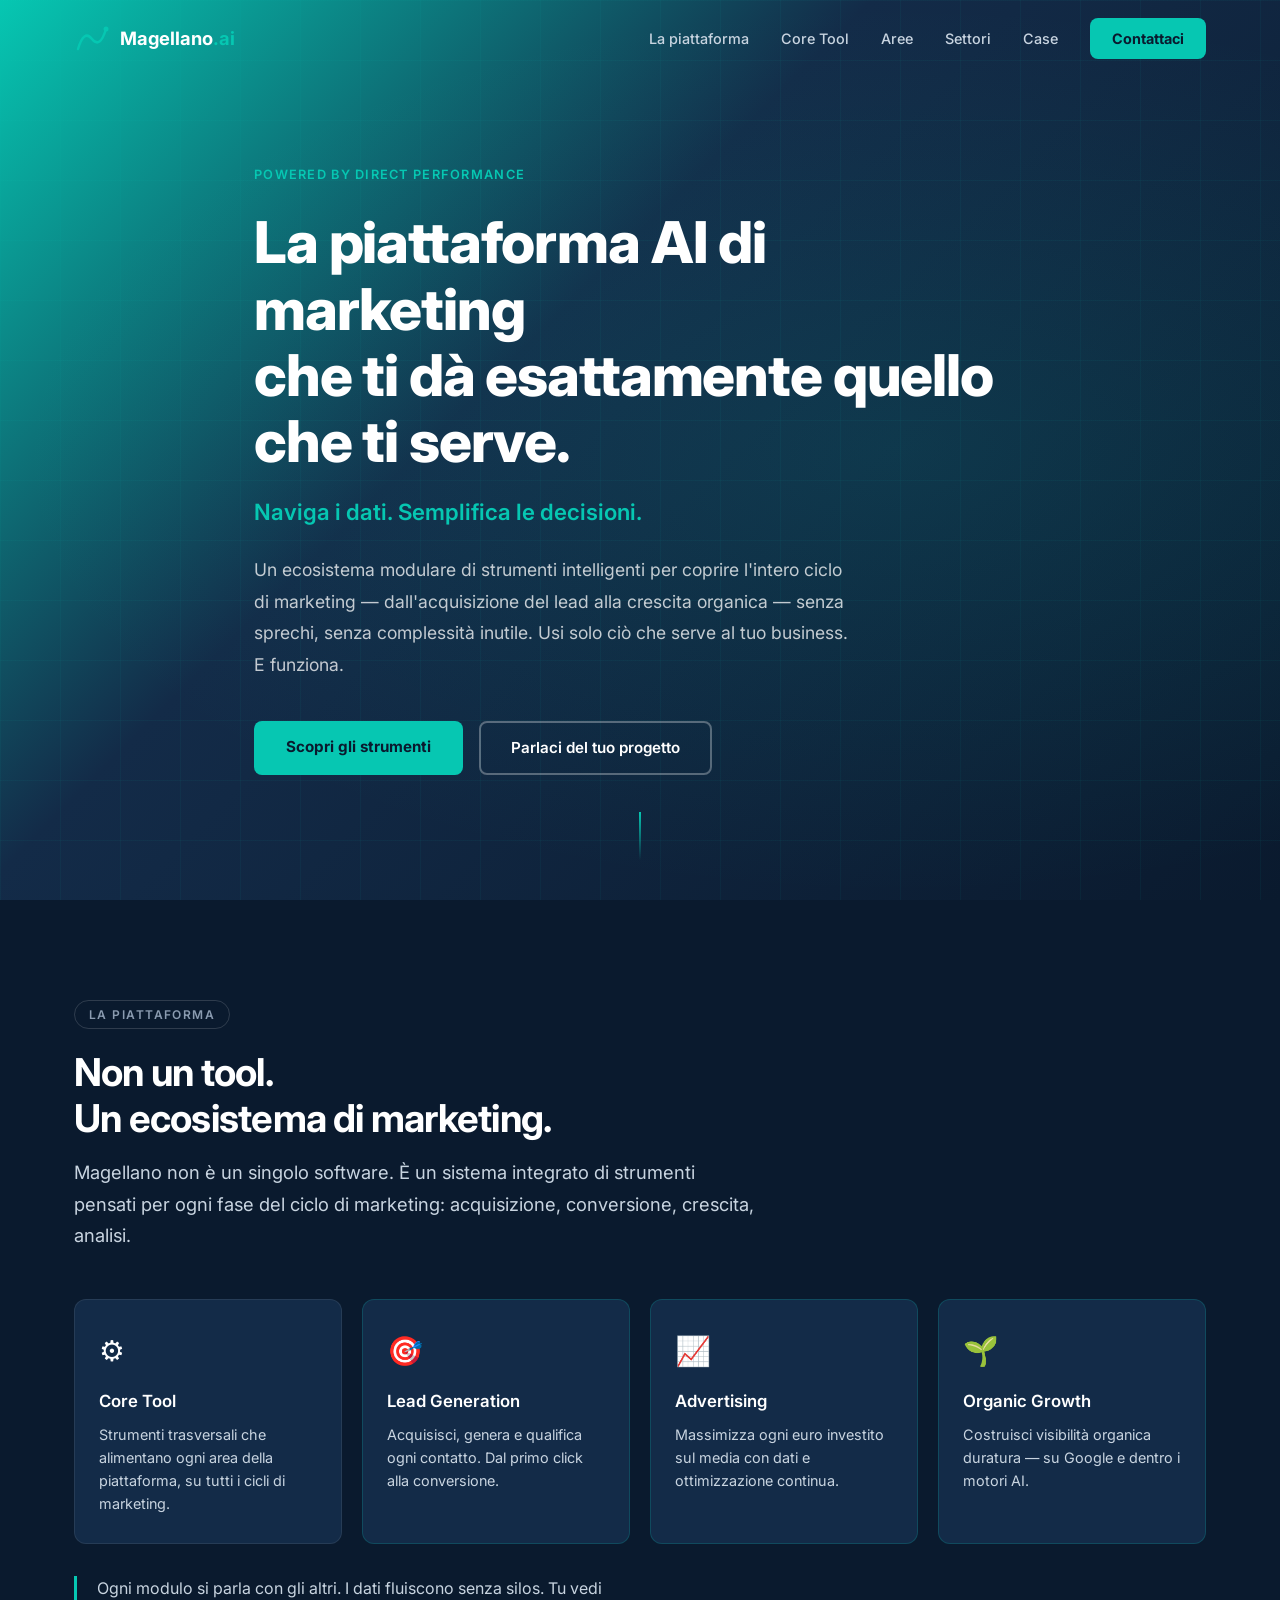
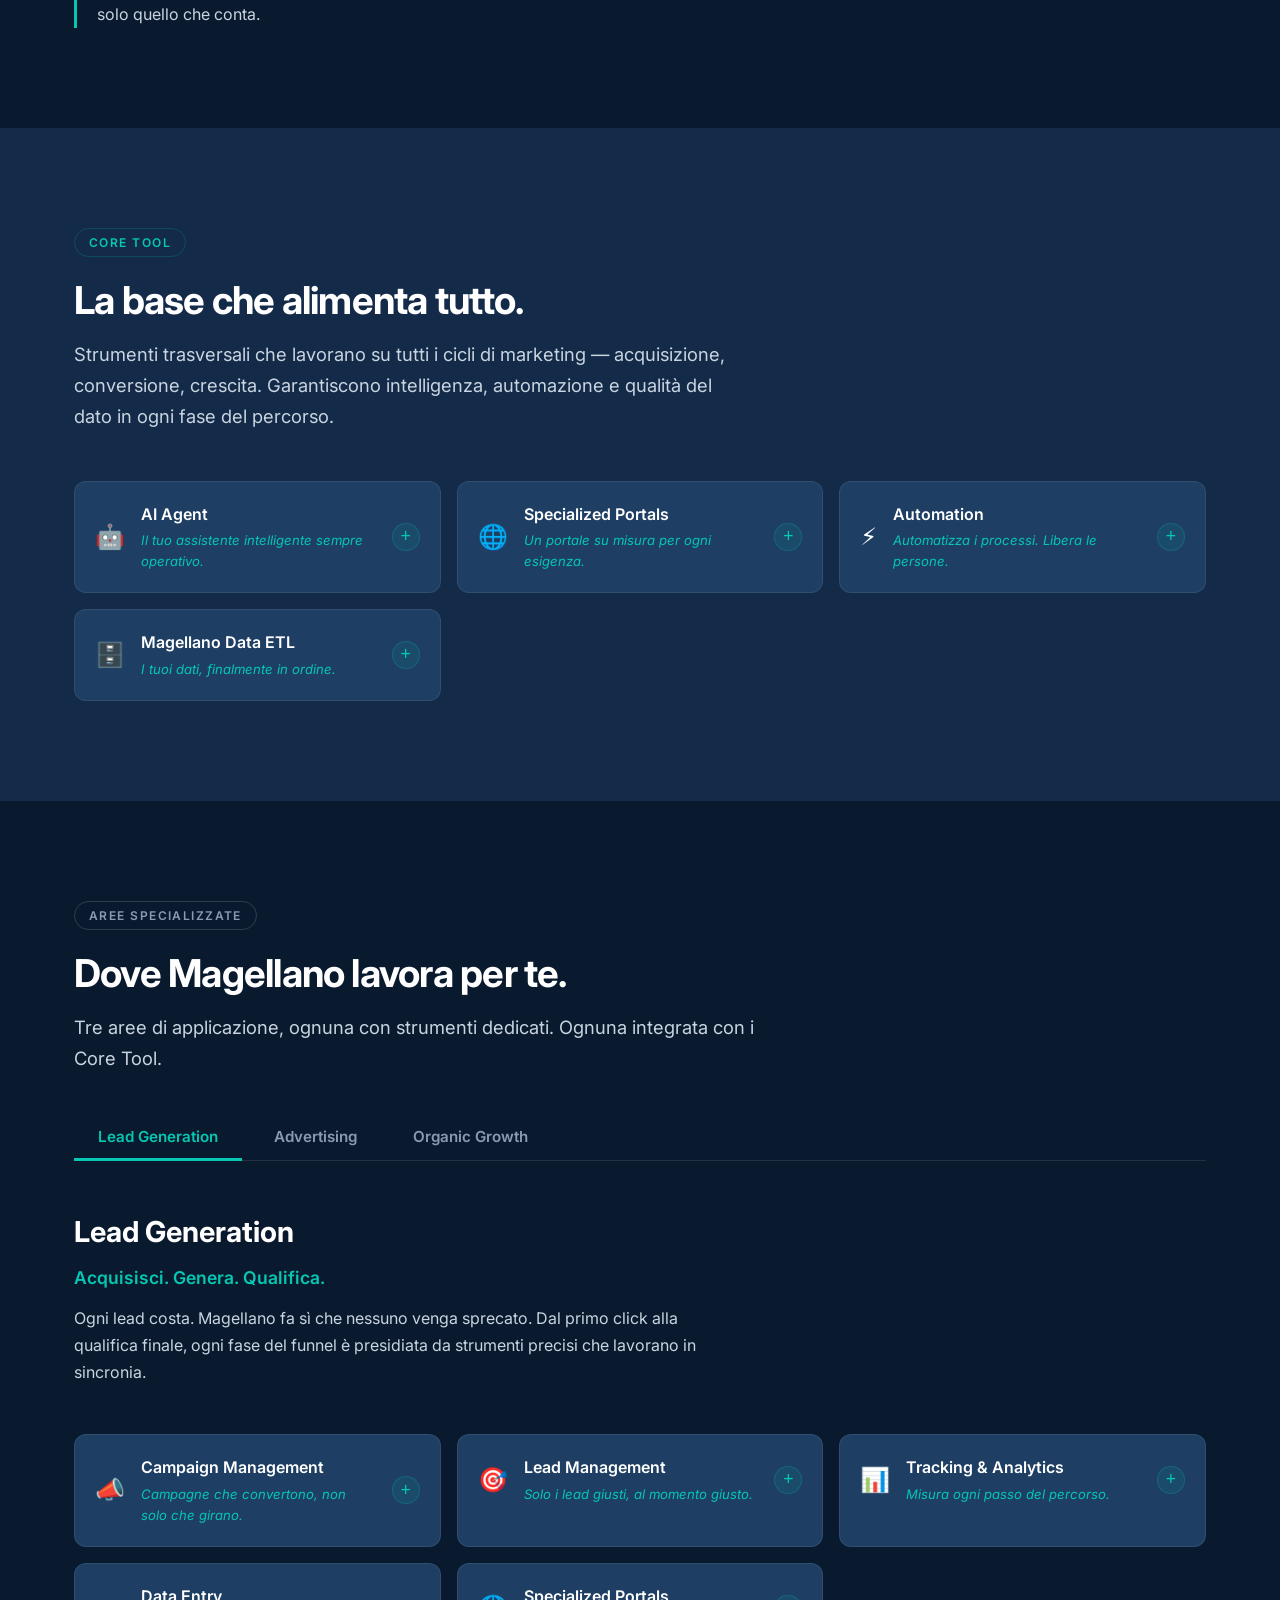
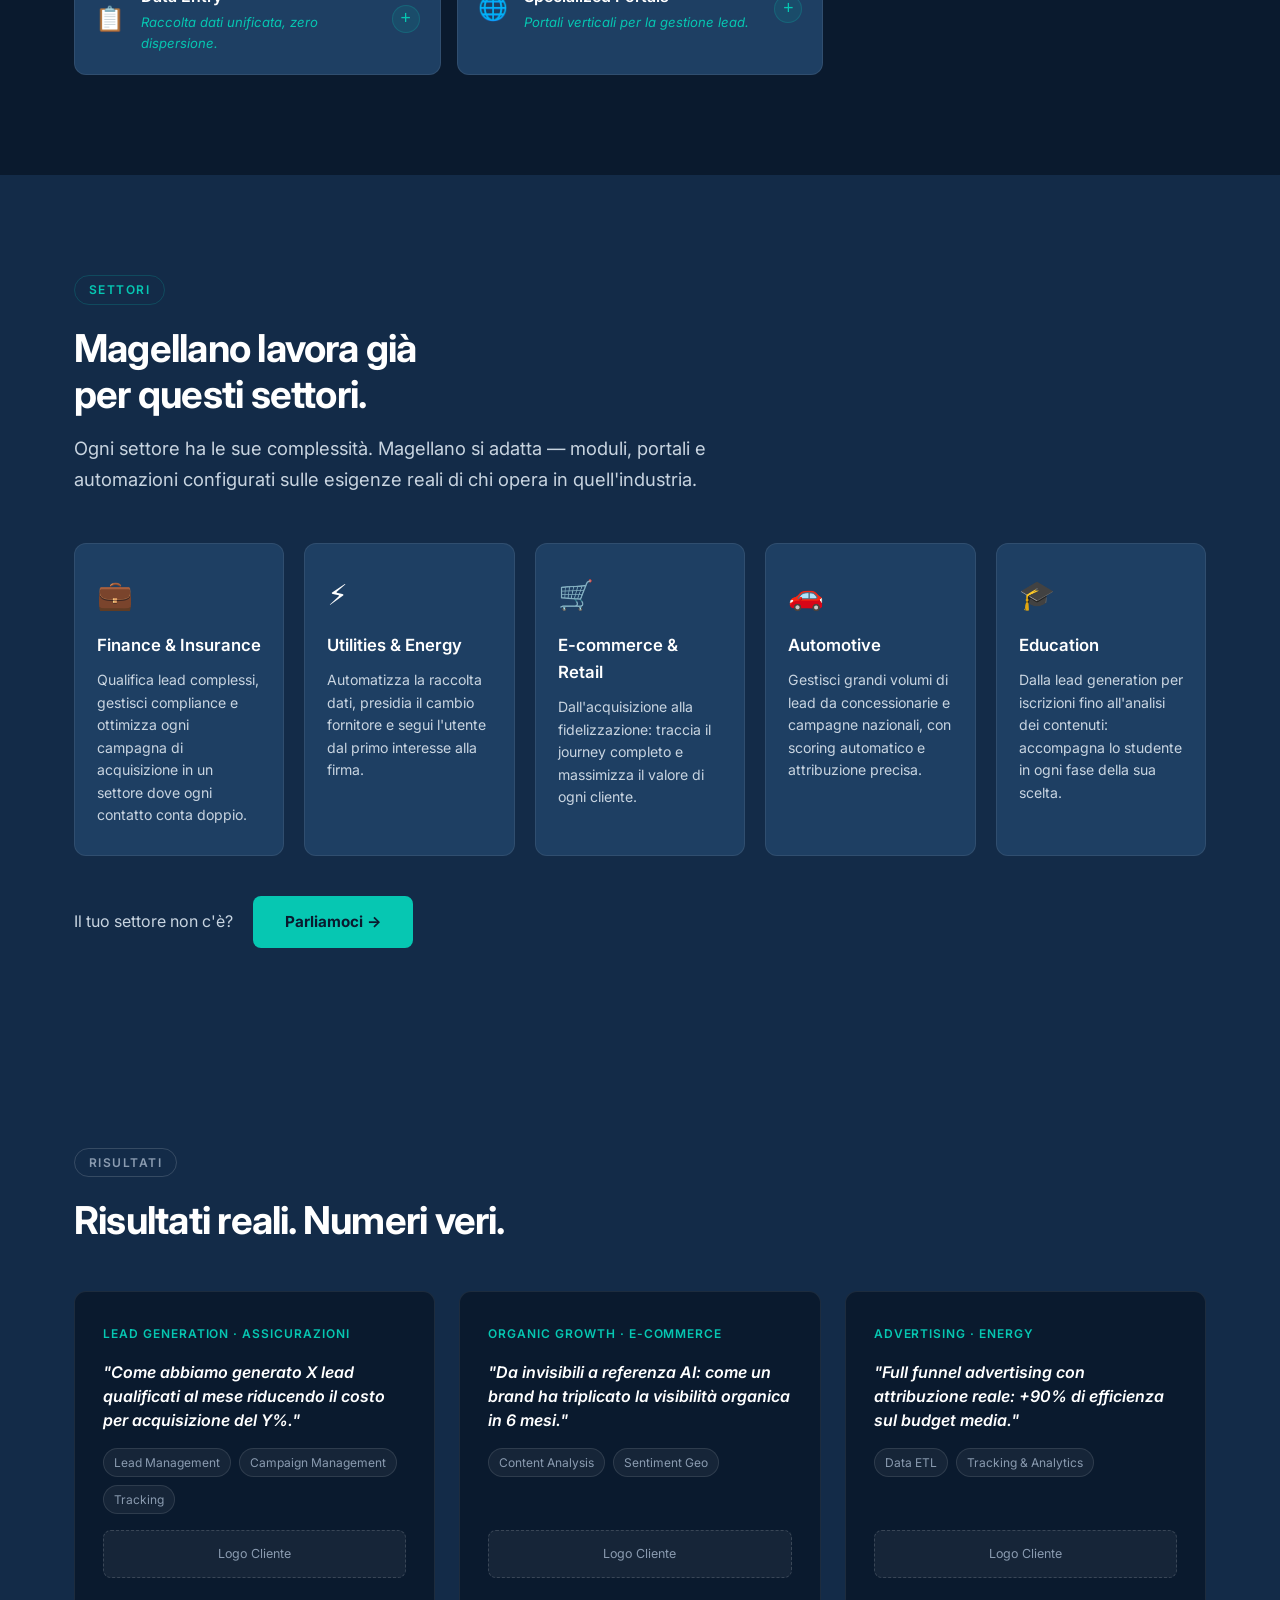
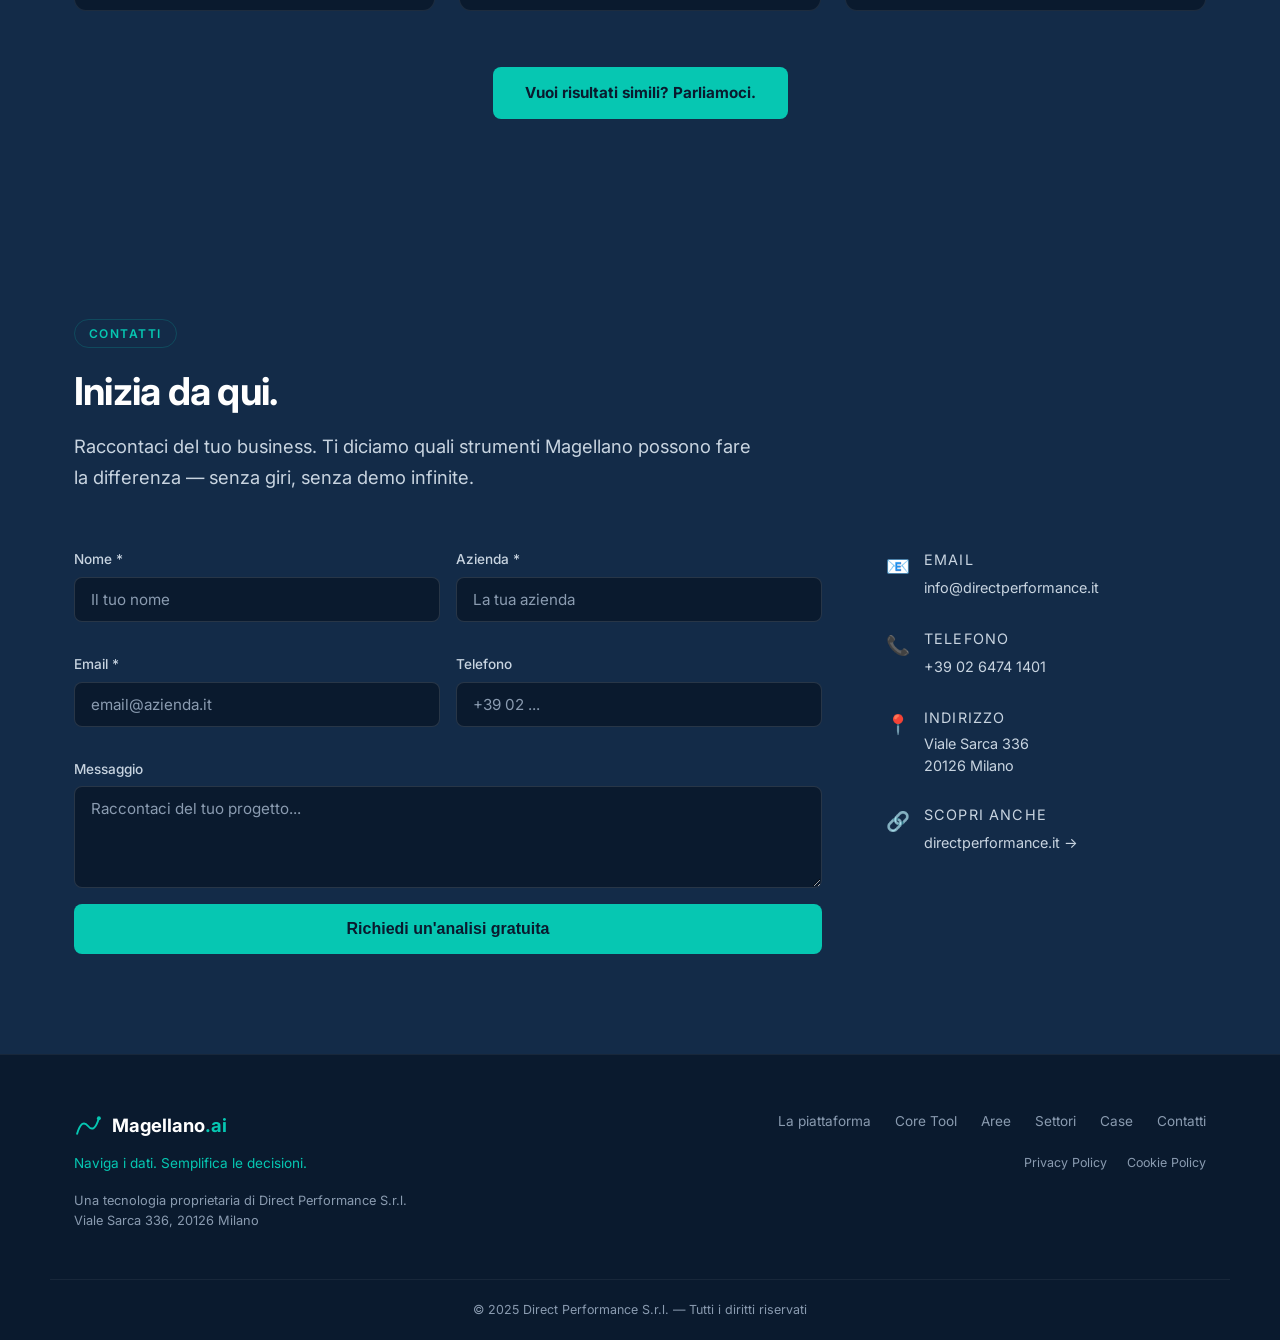
==== commit 5c6c68d1: "Add files via upload" ====
--- a/index.html
+++ b/index.html
@@ -1,832 +1,604 @@
 <!DOCTYPE html>
 <html lang="it">
 <head>
-    <meta charset="UTF-8">
-    <meta name="viewport" content="width=device-width, initial-scale=1.0">
-    <title>SEO Academy 2026 - Direct Performance</title>
-    <link rel="preconnect" href="https://fonts.googleapis.com">
-    <link rel="preconnect" href="https://fonts.gstatic.com" crossorigin>
-    <link href="https://fonts.googleapis.com/css2?family=Montserrat:wght@300;400;500;600;700;800;900&display=swap" rel="stylesheet">
-    <style>
-        * {
-            margin: 0;
-            padding: 0;
-            box-sizing: border-box;
-        }
-
-        :root {
-            --primary-gradient-start: #00C9B7;
-            --primary-gradient-end: #0077B6;
-            --secondary-color: #1A1A1A;
-            --accent-color: #00D9C9;
-            --text-color: #333333;
-            --light-bg: #F8F9FA;
-            --white: #FFFFFF;
-        }
-
-        body {
-            font-family: 'Montserrat', sans-serif;
-            color: var(--text-color);
-            line-height: 1.6;
-            background-color: var(--white);
-        }
-
-        /* Header */
-        .header {
-            background: linear-gradient(135deg, var(--primary-gradient-start) 0%, var(--primary-gradient-end) 100%);
-            color: var(--white);
-            padding: 80px 20px 40px;
-            text-align: center;
-            position: relative;
-            overflow: hidden;
-        }
-
-        .header::before {
-            content: '';
-            position: absolute;
-            top: 0;
-            left: 0;
-            right: 0;
-            bottom: 0;
-            background: url('data:image/svg+xml,<svg width="100" height="100" xmlns="http://www.w3.org/2000/svg"><defs><pattern id="grid" width="40" height="40" patternUnits="userSpaceOnUse"><path d="M 40 0 L 0 0 0 40" fill="none" stroke="rgba(255,255,255,0.05)" stroke-width="1"/></pattern></defs><rect width="100" height="100" fill="url(%23grid)"/></svg>');
-            opacity: 0.3;
-        }
-
-        .header-content {
-            position: relative;
-            z-index: 1;
-        }
-
-        .header h1 {
-            font-size: 3.5rem;
-            margin-bottom: 15px;
-            font-weight: 800;
-            letter-spacing: -1px;
-        }
-
-        .header .subtitle {
-            font-size: 1.4rem;
-            margin-bottom: 35px;
-            font-weight: 300;
-            opacity: 0.95;
-        }
-
-        .event-info {
-            display: flex;
-            justify-content: center;
-            gap: 50px;
-            flex-wrap: wrap;
-            margin-top: 30px;
-            font-size: 1.05rem;
-            font-weight: 500;
-        }
-
-        .event-info-item {
-            display: flex;
-            align-items: center;
-            gap: 10px;
-        }
-
-        .event-info-item span {
-            font-size: 1.3rem;
-        }
-
-        /* Hero Image Placeholder */
-        .hero-image {
-            background: linear-gradient(135deg, rgba(0,201,183,0.1) 0%, rgba(0,119,182,0.1) 100%);
-            height: 300px;
-            margin: -40px 0 0 0;
-            display: flex;
-            align-items: center;
-            justify-content: center;
-            border-bottom: 3px solid var(--accent-color);
-            position: relative;
-        }
-
-        .hero-image-placeholder {
-            text-align: center;
-            color: #666;
-            font-weight: 600;
-        }
-
-        .hero-image-placeholder .format {
-            font-size: 0.9rem;
-            color: #999;
-            margin-top: 10px;
-            font-weight: 400;
-        }
-
-        /* Benefits Strip - Subito sotto header */
-        .benefits-strip {
-            background: linear-gradient(90deg, var(--primary-gradient-start) 0%, var(--primary-gradient-end) 100%);
-            padding: 30px 20px;
-            margin: 0;
-        }
-
-        .benefits-strip h2 {
-            text-align: center;
-            font-size: 1.8rem;
-            margin-bottom: 30px;
-            color: var(--white);
-            font-weight: 700;
-        }
-
-        .benefits-grid-strip {
-            display: grid;
-            grid-template-columns: repeat(6, 1fr);
-            gap: 20px;
-            max-width: 1400px;
-            margin: 0 auto;
-        }
-
-        .benefit-card-strip {
-            background-color: rgba(255, 255, 255, 0.95);
-            padding: 20px 15px;
-            border-radius: 10px;
-            text-align: center;
-            transition: transform 0.3s ease;
-        }
-
-        .benefit-card-strip:hover {
-            transform: translateY(-5px);
-        }
-
-        .benefit-icon-strip {
-            font-size: 2.5rem;
-            margin-bottom: 10px;
-        }
-
-        .benefit-card-strip h3 {
-            font-size: 0.95rem;
-            margin-bottom: 5px;
-            color: var(--secondary-color);
-            font-weight: 700;
-        }
-
-        .benefit-card-strip p {
-            color: #666;
-            font-size: 0.8rem;
-            font-weight: 400;
-        }
-
-        /* Container */
-        .container {
-            max-width: 1400px;
-            margin: 0 auto;
-            padding: 20px;
-        }
-
-        /* Two Column Layout - FORM A SINISTRA */
-        .content-wrapper {
-            display: grid;
-            grid-template-columns: 450px 1fr;
-            gap: 60px;
-            margin: 60px 0;
-        }
-
-        /* Registration Form - A SINISTRA */
-        .registration-section {
-            position: sticky;
-            top: 20px;
-            background: linear-gradient(135deg, rgba(0,201,183,0.05) 0%, rgba(0,119,182,0.05) 100%);
-            padding: 40px;
-            border-radius: 16px;
-            box-shadow: 0 15px 50px rgba(0,201,183,0.15);
-            border: 2px solid rgba(0,201,183,0.3);
-            height: fit-content;
-        }
-
-        .registration-section h2 {
-            font-size: 2rem;
-            margin-bottom: 10px;
-            color: var(--secondary-color);
-            font-weight: 800;
-        }
-
-        .registration-section .subtitle {
-            color: #666;
-            margin-bottom: 30px;
-            font-size: 0.95rem;
-            font-weight: 400;
-        }
-
-        .form-group {
-            margin-bottom: 20px;
-        }
-
-        .form-group label {
-            display: block;
-            margin-bottom: 8px;
-            font-weight: 600;
-            color: var(--secondary-color);
-            font-size: 0.9rem;
-        }
-
-        .form-group input {
-            width: 100%;
-            padding: 14px;
-            border: 2px solid rgba(0,201,183,0.3);
-            border-radius: 8px;
-            font-size: 1rem;
-            font-family: 'Montserrat', sans-serif;
-            transition: all 0.3s ease;
-        }
-
-        .form-group input:focus {
-            outline: none;
-            border-color: var(--accent-color);
-            box-shadow: 0 0 0 3px rgba(0,201,183,0.1);
-        }
-
-        .submit-btn {
-            width: 100%;
-            padding: 16px;
-            background: linear-gradient(135deg, var(--primary-gradient-start) 0%, var(--primary-gradient-end) 100%);
-            color: var(--white);
-            border: none;
-            border-radius: 8px;
-            font-size: 1.1rem;
-            font-weight: 700;
-            cursor: pointer;
-            transition: all 0.3s ease;
-            text-transform: uppercase;
-            letter-spacing: 0.5px;
-            font-family: 'Montserrat', sans-serif;
-        }
-
-        .submit-btn:hover {
-            transform: translateY(-2px);
-            box-shadow: 0 8px 25px rgba(0,201,183,0.4);
-        }
-
-        /* Program Section - A DESTRA */
-        .program-section {
-            padding-left: 20px;
-        }
-
-        .program-section h2 {
-            font-size: 2.5rem;
-            margin-bottom: 40px;
-            color: var(--secondary-color);
-            font-weight: 800;
-        }
-
-        /* Image Placeholder Sections */
-        .section-image {
-            background: linear-gradient(135deg, rgba(0,201,183,0.08) 0%, rgba(0,119,182,0.08) 100%);
-            border-radius: 12px;
-            margin-bottom: 30px;
-            padding: 60px 20px;
-            text-align: center;
-            border: 2px dashed rgba(0,201,183,0.3);
-        }
-
-        .section-image-placeholder {
-            color: #666;
-            font-weight: 600;
-            font-size: 1.1rem;
-        }
-
-        .section-image-placeholder .format {
-            font-size: 0.9rem;
-            color: #999;
-            margin-top: 8px;
-            font-weight: 400;
-        }
-
-        /* Accordion */
-        .accordion-item {
-            margin-bottom: 25px;
-            border: 2px solid rgba(0,201,183,0.2);
-            border-radius: 12px;
-            overflow: hidden;
-            transition: all 0.3s ease;
-        }
-
-        .accordion-item:hover {
-            border-color: var(--accent-color);
-            box-shadow: 0 5px 20px rgba(0,201,183,0.15);
-        }
-
-        .accordion-header {
-            background: linear-gradient(135deg, rgba(0,201,183,0.05) 0%, rgba(0,119,182,0.05) 100%);
-            padding: 25px;
-            cursor: pointer;
-            display: flex;
-            justify-content: space-between;
-            align-items: center;
-            transition: background-color 0.3s ease;
-        }
-
-        .accordion-header:hover {
-            background: linear-gradient(135deg, rgba(0,201,183,0.1) 0%, rgba(0,119,182,0.1) 100%);
-        }
-
-        .accordion-header h3 {
-            font-size: 1.3rem;
-            color: var(--secondary-color);
-            flex: 1;
-            margin: 0;
-            font-weight: 700;
-        }
-
-        .accordion-icon {
-            font-size: 1.8rem;
-            color: var(--accent-color);
-            transition: transform 0.3s ease;
-            font-weight: bold;
-        }
-
-        .accordion-item.active .accordion-icon {
-            transform: rotate(45deg);
-        }
-
-        .accordion-content {
-            max-height: 0;
-            overflow: hidden;
-            transition: max-height 0.4s ease;
-            background-color: var(--white);
-        }
-
-        .accordion-item.active .accordion-content {
-            max-height: 800px;
-        }
-
-        .accordion-body {
-            padding: 30px;
-            line-height: 1.9;
-        }
-
-        .accordion-body p {
-            margin-bottom: 15px;
-            color: var(--text-color);
-            font-weight: 400;
-        }
-
-        .accordion-body ul {
-            list-style: none;
-            padding-left: 0;
-        }
-
-        .accordion-body li {
-            padding: 10px 0;
-            padding-left: 30px;
-            position: relative;
-            font-weight: 400;
-        }
-
-        .accordion-body li:before {
-            content: "→";
-            position: absolute;
-            left: 0;
-            color: var(--accent-color);
-            font-weight: bold;
-            font-size: 1.2rem;
-        }
-
-        /* Target Section */
-        .target-section {
-            padding: 60px 20px;
-            text-align: center;
-            background: linear-gradient(135deg, var(--primary-gradient-start) 0%, var(--primary-gradient-end) 100%);
-            color: var(--white);
-            margin: 60px 0 0 0;
-        }
-
-        .target-section h2 {
-            font-size: 2.2rem;
-            margin-bottom: 20px;
-            font-weight: 800;
-        }
-
-        .target-section p {
-            font-size: 1.2rem;
-            max-width: 900px;
-            margin: 0 auto;
-            line-height: 1.9;
-            font-weight: 400;
-        }
-
-        /* Venue Section with Image */
-        .venue-section {
-            padding: 80px 20px;
-            background-color: var(--light-bg);
-        }
-
-        .venue-content {
-            max-width: 1400px;
-            margin: 0 auto;
-            display: grid;
-            grid-template-columns: 1fr 1fr;
-            gap: 60px;
-            align-items: center;
-        }
-
-        .venue-text h2 {
-            font-size: 2.5rem;
-            margin-bottom: 25px;
-            color: var(--secondary-color);
-            font-weight: 800;
-        }
-
-        .venue-text p {
-            font-size: 1.1rem;
-            line-height: 1.9;
-            margin-bottom: 20px;
-            font-weight: 400;
-        }
-
-        .venue-image-placeholder {
-            background: linear-gradient(135deg, rgba(0,201,183,0.1) 0%, rgba(0,119,182,0.1) 100%);
-            border-radius: 16px;
-            padding: 100px 20px;
-            text-align: center;
-            border: 2px dashed rgba(0,201,183,0.4);
-        }
-
-        .venue-image-placeholder .text {
-            color: #666;
-            font-weight: 600;
-            font-size: 1.1rem;
-        }
-
-        .venue-image-placeholder .format {
-            font-size: 0.9rem;
-            color: #999;
-            margin-top: 10px;
-            font-weight: 400;
-        }
-
-        /* Footer */
-        .footer {
-            background-color: var(--secondary-color);
-            color: var(--white);
-            padding: 40px 20px;
-            text-align: center;
-        }
-
-        .footer p {
-            margin-bottom: 10px;
-            font-weight: 400;
-        }
-
-        .footer a {
-            color: var(--accent-color);
-            text-decoration: none;
-            font-weight: 600;
-        }
-
-        /* Mobile Responsive */
-        @media (max-width: 1200px) {
-            .content-wrapper {
-                grid-template-columns: 1fr;
-            }
-
-            .registration-section {
-                position: relative;
-                top: 0;
-                order: -1;
-            }
-
-            .benefits-grid-strip {
-                grid-template-columns: repeat(3, 1fr);
-            }
-
-            .venue-content {
-                grid-template-columns: 1fr;
-            }
-        }
-
-        @media (max-width: 768px) {
-            .header h1 {
-                font-size: 2.2rem;
-            }
-
-            .header .subtitle {
-                font-size: 1.1rem;
-            }
-
-            .event-info {
-                gap: 20px;
-                font-size: 0.9rem;
-            }
-
-            .benefits-grid-strip {
-                grid-template-columns: repeat(2, 1fr);
-            }
-
-            .accordion-header h3 {
-                font-size: 1rem;
-            }
-
-            .program-section h2 {
-                font-size: 1.8rem;
-            }
-        }
-
-        @media (max-width: 480px) {
-            .header {
-                padding: 40px 15px 30px;
-            }
-
-            .header h1 {
-                font-size: 1.8rem;
-            }
-
-            .registration-section {
-                padding: 25px;
-            }
-
-            .benefits-grid-strip {
-                grid-template-columns: 1fr;
-            }
-        }
-    </style>
+  <meta charset="UTF-8">
+  <meta name="viewport" content="width=device-width, initial-scale=1.0">
+  <title>Magellano.ai — Naviga i dati. Semplifica le decisioni.</title>
+  <meta name="description" content="Magellano è la piattaforma AI di marketing proprietaria di Direct Performance. Strumenti intelligenti per lead generation, advertising e crescita organica.">
+  <link rel="preconnect" href="https://fonts.googleapis.com">
+  <link rel="preconnect" href="https://fonts.gstatic.com" crossorigin>
+  <link href="https://fonts.googleapis.com/css2?family=Inter:wght@300;400;500;600;700;800&display=swap" rel="stylesheet">
+  <link rel="stylesheet" href="css/style.css">
 </head>
 <body>
-    <!-- Header -->
-    <div class="header">
-        <div class="header-content">
-            <h1>SEO Academy 2026</h1>
-            <p class="subtitle">Ottimizzazione nell'Era dell'AI per Manager, Imprenditori ed Ecommerce Owner</p>
-            <div class="event-info">
-                <div class="event-info-item">
-                    <span>📅</span> [Data da definire]
-                </div>
-                <div class="event-info-item">
-                    <span>🕐</span> 9:00 - 13:00
-                </div>
-                <div class="event-info-item">
-                    <span>📍</span> Milano (Live + Streaming)
-                </div>
-            </div>
-        </div>
-    </div>
-
-    <!-- Hero Image Placeholder -->
-    <div class="hero-image">
-        <div class="hero-image-placeholder">
-            <div>🤖 IMMAGINE HERO: Robot Direct + Elementi AI</div>
-            <div class="format">Formato: 1920x300px (landscape) | JPG o PNG</div>
-        </div>
-    </div>
-
-    <!-- Benefits Strip - Subito sotto header -->
-    <div class="benefits-strip">
-        <h2>Cosa Include la Partecipazione</h2>
-        <div class="benefits-grid-strip">
-            <div class="benefit-card-strip">
-                <div class="benefit-icon-strip">☕</div>
-                <h3>Welcome Breakfast</h3>
-                <p>Networking e colazione</p>
-            </div>
-            <div class="benefit-card-strip">
-                <div class="benefit-icon-strip">🎓</div>
-                <h3>Sessioni Formative</h3>
-                <p>4 ore con esperti SEO & AI</p>
-            </div>
-            <div class="benefit-card-strip">
-                <div class="benefit-icon-strip">🍽️</div>
-                <h3>Light Lunch</h3>
-                <p>Pranzo e networking</p>
-            </div>
-            <div class="benefit-card-strip">
-                <div class="benefit-icon-strip">💻</div>
-                <h3>Live + Streaming</h3>
-                <p>In presenza o online</p>
-            </div>
-            <div class="benefit-card-strip">
-                <div class="benefit-icon-strip">📊</div>
-                <h3>Materiali Esclusivi</h3>
-                <p>Slide, checklist e tool</p>
-            </div>
-            <div class="benefit-card-strip">
-                <div class="benefit-icon-strip">🤝</div>
-                <h3>Q&A Dedicata</h3>
-                <p>Domande sul tuo business</p>
-            </div>
-        </div>
-    </div>
-
-    <!-- Main Content -->
+
+<!-- ============ NAVBAR ============ -->
+<nav id="navbar">
+  <div class="container nav-inner">
+    <a href="#" class="logo">
+      <svg width="36" height="36" viewBox="0 0 36 36" fill="none" xmlns="http://www.w3.org/2000/svg">
+        <path d="M4 28 Q10 8 18 18 Q26 28 32 8" stroke="#06c7b2" stroke-width="2.5" stroke-linecap="round" fill="none"/>
+        <circle cx="32" cy="8" r="2.5" fill="#06c7b2"/>
+      </svg>
+      <span class="logo-text">Magellano<span class="logo-dot">.ai</span></span>
+    </a>
+    <div class="nav-links" id="navLinks">
+      <a href="#cosa-e">La piattaforma</a>
+      <a href="#core-tool">Core Tool</a>
+      <a href="#aree">Aree</a>
+      <a href="#settori">Settori</a>
+      <a href="#case">Case</a>
+      <a href="#contatti" class="btn-nav">Contattaci</a>
+    </div>
+    <button class="hamburger" id="hamburger" aria-label="Apri menu" aria-expanded="false">
+      <span></span><span></span><span></span>
+    </button>
+  </div>
+</nav>
+
+<!-- ============ HERO ============ -->
+<section id="hero">
+  <div class="hero-bg"></div>
+  <div class="container hero-content">
+    <p class="hero-label">Powered by Direct Performance</p>
+    <h1>La piattaforma AI di marketing<br>che ti dà esattamente quello che ti serve.</h1>
+    <p class="hero-payoff">Naviga i dati. Semplifica le decisioni.</p>
+    <p class="hero-sub">
+      Un ecosistema modulare di strumenti intelligenti per coprire l'intero ciclo di marketing —
+      dall'acquisizione del lead alla crescita organica — senza sprechi, senza complessità inutile.
+      Usi solo ciò che serve al tuo business. E funziona.
+    </p>
+    <div class="hero-ctas">
+      <a href="#core-tool" class="btn-primary">Scopri gli strumenti</a>
+      <a href="#contatti" class="btn-secondary">Parlaci del tuo progetto</a>
+    </div>
+  </div>
+  <div class="hero-scroll-indicator"><span></span></div>
+</section>
+
+<!-- ============ COS'È MAGELLANO ============ -->
+<section id="cosa-e">
+  <div class="container">
+    <div class="section-label">La piattaforma</div>
+    <h2>Non un tool.<br>Un ecosistema di marketing.</h2>
+    <p class="section-intro">
+      Magellano non è un singolo software. È un sistema integrato di strumenti pensati per ogni fase
+      del ciclo di marketing: acquisizione, conversione, crescita, analisi.
+    </p>
+    <div class="ecosystem-grid">
+      <div class="ecosystem-card">
+        <div class="eco-icon">⚙️</div>
+        <h4>Core Tool</h4>
+        <p>Strumenti trasversali che alimentano ogni area della piattaforma, su tutti i cicli di marketing.</p>
+      </div>
+      <div class="ecosystem-card highlight">
+        <div class="eco-icon">🎯</div>
+        <h4>Lead Generation</h4>
+        <p>Acquisisci, genera e qualifica ogni contatto. Dal primo click alla conversione.</p>
+      </div>
+      <div class="ecosystem-card highlight">
+        <div class="eco-icon">📈</div>
+        <h4>Advertising</h4>
+        <p>Massimizza ogni euro investito sul media con dati e ottimizzazione continua.</p>
+      </div>
+      <div class="ecosystem-card highlight">
+        <div class="eco-icon">🌱</div>
+        <h4>Organic Growth</h4>
+        <p>Costruisci visibilità organica duratura — su Google e dentro i motori AI.</p>
+      </div>
+    </div>
+    <p class="section-footnote">
+      Ogni modulo si parla con gli altri. I dati fluiscono senza silos. Tu vedi solo quello che conta.
+    </p>
+  </div>
+</section>
+
+<!-- ============ CORE TOOL ============ -->
+<section id="core-tool" class="section-dark">
+  <div class="container">
+    <div class="section-label teal">Core Tool</div>
+    <h2>La base che alimenta tutto.</h2>
+    <p class="section-intro">
+      Strumenti trasversali che lavorano su tutti i cicli di marketing — acquisizione, conversione, crescita.
+      Garantiscono intelligenza, automazione e qualità del dato in ogni fase del percorso.
+    </p>
+
+    <div class="tools-grid">
+
+      <div class="tool-card">
+        <div class="tool-header">
+          <div class="tool-icon">🤖</div>
+          <div class="tool-title">
+            <h3>AI Agent</h3>
+            <p class="tool-tagline">Il tuo assistente intelligente sempre operativo.</p>
+          </div>
+          <button class="tool-toggle" aria-label="Espandi dettaglio">+</button>
+        </div>
+        <div class="tool-body">
+          <p>Un agente AI configurabile che supporta analisi, risponde a domande sul tuo business,
+          processa dati e genera insight personalizzati. Si integra con tutti gli altri moduli Magellano.</p>
+        </div>
+      </div>
+
+      <div class="tool-card">
+        <div class="tool-header">
+          <div class="tool-icon">🌐</div>
+          <div class="tool-title">
+            <h3>Specialized Portals</h3>
+            <p class="tool-tagline">Un portale su misura per ogni esigenza.</p>
+          </div>
+          <button class="tool-toggle" aria-label="Espandi dettaglio">+</button>
+        </div>
+        <div class="tool-body">
+          <p>Interfacce verticali progettate su misura per settore o per cliente. Ogni portale porta
+          in superficie solo le funzionalità rilevanti, eliminando il rumore. Accessibile, scalabile, configurabile.</p>
+        </div>
+      </div>
+
+      <div class="tool-card">
+        <div class="tool-header">
+          <div class="tool-icon">⚡</div>
+          <div class="tool-title">
+            <h3>Automation</h3>
+            <p class="tool-tagline">Automatizza i processi. Libera le persone.</p>
+          </div>
+          <button class="tool-toggle" aria-label="Espandi dettaglio">+</button>
+        </div>
+        <div class="tool-body">
+          <p>Motore di automazione per email, messaggistica e trascrizioni. Riduce il lavoro manuale
+          ripetitivo, aumenta la velocità operativa e garantisce coerenza nelle comunicazioni su larga scala.</p>
+        </div>
+      </div>
+
+      <div class="tool-card">
+        <div class="tool-header">
+          <div class="tool-icon">🗄️</div>
+          <div class="tool-title">
+            <h3>Magellano Data ETL</h3>
+            <p class="tool-tagline">I tuoi dati, finalmente in ordine.</p>
+          </div>
+          <button class="tool-toggle" aria-label="Espandi dettaglio">+</button>
+        </div>
+        <div class="tool-body">
+          <p>Estrazione, trasformazione e caricamento dati da qualsiasi fonte. Il DataHub centralizza
+          le informazioni, le pulisce e le rende disponibili per analisi, reportistica e decisioni in tempo reale.</p>
+        </div>
+      </div>
+
+    </div>
+  </div>
+</section>
+
+<!-- ============ AREE SPECIALIZZATE ============ -->
+<section id="aree">
+  <div class="container">
+    <div class="section-label">Aree specializzate</div>
+    <h2>Dove Magellano lavora per te.</h2>
+    <p class="section-intro">
+      Tre aree di applicazione, ognuna con strumenti dedicati. Ognuna integrata con i Core Tool.
+    </p>
+
+    <div class="tabs">
+      <button class="tab-btn active" data-tab="leadgen">Lead Generation</button>
+      <button class="tab-btn" data-tab="advertising">Advertising</button>
+      <button class="tab-btn" data-tab="organic">Organic Growth</button>
+    </div>
+
+    <!-- TAB: LEAD GENERATION -->
+    <div class="tab-content active" id="tab-leadgen">
+      <div class="area-header">
+        <h3>Lead Generation</h3>
+        <p class="area-payoff">Acquisisci. Genera. Qualifica.</p>
+        <p>Ogni lead costa. Magellano fa sì che nessuno venga sprecato. Dal primo click alla qualifica
+        finale, ogni fase del funnel è presidiata da strumenti precisi che lavorano in sincronia.</p>
+      </div>
+      <div class="tools-grid">
+
+        <div class="tool-card">
+          <div class="tool-header">
+            <div class="tool-icon">📣</div>
+            <div class="tool-title">
+              <h3>Campaign Management</h3>
+              <p class="tool-tagline">Campagne che convertono, non solo che girano.</p>
+            </div>
+            <button class="tool-toggle">+</button>
+          </div>
+          <div class="tool-body">
+            <p>Pianificazione, attivazione e ottimizzazione delle campagne di acquisizione. Gestione
+            del customer journey completo, con regole automatizzate che adattano i messaggi in base
+            al comportamento dell'utente.</p>
+          </div>
+        </div>
+
+        <div class="tool-card">
+          <div class="tool-header">
+            <div class="tool-icon">🎯</div>
+            <div class="tool-title">
+              <h3>Lead Management</h3>
+              <p class="tool-tagline">Solo i lead giusti, al momento giusto.</p>
+            </div>
+            <button class="tool-toggle">+</button>
+          </div>
+          <div class="tool-body">
+            <p>Sistema di validazione, scoring e gestione del ciclo di vita del lead. Filtra il rumore,
+            prioritizza i contatti ad alto potenziale e li indirizza verso i canali di conversione corretti.</p>
+          </div>
+        </div>
+
+        <div class="tool-card">
+          <div class="tool-header">
+            <div class="tool-icon">📊</div>
+            <div class="tool-title">
+              <h3>Tracking &amp; Analytics</h3>
+              <p class="tool-tagline">Misura ogni passo del percorso.</p>
+            </div>
+            <button class="tool-toggle">+</button>
+          </div>
+          <div class="tool-body">
+            <p>Dashboard di performance in tempo reale. Monitora KPI, traccia il comportamento degli
+            utenti e trasforma i dati in azioni concrete per ottimizzare continuamente le campagne.</p>
+          </div>
+        </div>
+
+        <div class="tool-card">
+          <div class="tool-header">
+            <div class="tool-icon">📋</div>
+            <div class="tool-title">
+              <h3>Data Entry</h3>
+              <p class="tool-tagline">Raccolta dati unificata, zero dispersione.</p>
+            </div>
+            <button class="tool-toggle">+</button>
+          </div>
+          <div class="tool-body">
+            <p>Form intelligenti e sistemi di data entry centralizzati che integrano i dati direttamente
+            nel flusso Magellano, eliminando le operazioni manuali e riducendo gli errori.</p>
+          </div>
+        </div>
+
+        <div class="tool-card">
+          <div class="tool-header">
+            <div class="tool-icon">🌐</div>
+            <div class="tool-title">
+              <h3>Specialized Portals</h3>
+              <p class="tool-tagline">Portali verticali per la gestione lead.</p>
+            </div>
+            <button class="tool-toggle">+</button>
+          </div>
+          <div class="tool-body">
+            <p>Portali verticali configurati specificamente per la gestione e il monitoraggio
+            dell'acquisizione lead per settore o cliente.</p>
+          </div>
+        </div>
+
+      </div>
+    </div>
+
+    <!-- TAB: ADVERTISING -->
+    <div class="tab-content" id="tab-advertising">
+      <div class="area-header">
+        <h3>Advertising</h3>
+        <p class="area-payoff">Ogni euro investito. Ogni risultato misurato.</p>
+        <p>L'advertising funziona quando i dati guidano le decisioni. Magellano segue l'intero percorso
+        dell'utente — dalla prima impression alla conversione — per massimizzare il ROI su ogni canale
+        e in ogni fase del full funnel.</p>
+      </div>
+      <div class="tools-grid">
+
+        <div class="tool-card">
+          <div class="tool-header">
+            <div class="tool-icon">🗄️</div>
+            <div class="tool-title">
+              <h3>Magellano Data ETL</h3>
+              <p class="tool-tagline">Tutti i tuoi dati pubblicitari in un unico posto.</p>
+            </div>
+            <button class="tool-toggle">+</button>
+          </div>
+          <div class="tool-body">
+            <p>Consolida i dati da tutte le piattaforme advertising — Google, Meta, e oltre — in
+            un'unica fonte di verità. Elimina i silos, allinea i KPI e rende leggibile l'intera
+            performance di campagna.</p>
+          </div>
+        </div>
+
+        <div class="tool-card">
+          <div class="tool-header">
+            <div class="tool-icon">📊</div>
+            <div class="tool-title">
+              <h3>Tracking &amp; Analytics</h3>
+              <p class="tool-tagline">Full funnel. Nessun punto cieco.</p>
+            </div>
+            <button class="tool-toggle">+</button>
+          </div>
+          <div class="tool-body">
+            <p>Tracciamento multicanale e attribuzione avanzata. Capisce cosa funziona davvero lungo
+            il percorso dell'utente e ottimizza la distribuzione del budget in tempo reale.</p>
+          </div>
+        </div>
+
+      </div>
+    </div>
+
+    <!-- TAB: ORGANIC GROWTH -->
+    <div class="tab-content" id="tab-organic">
+      <div class="area-header">
+        <h3>Organic Growth</h3>
+        <p class="area-payoff">Costruisci visibilità che dura.</p>
+        <p>La crescita organica oggi non significa solo scalare su Google. Significa essere trovati
+        anche dentro i motori di intelligenza artificiale — ChatGPT, Perplexity, Gemini — dove
+        sempre più persone cercano risposte. Magellano lavora su entrambi i fronti: contenuto che
+        convince e presenza che persiste.</p>
+      </div>
+      <div class="tools-grid">
+
+        <div class="tool-card">
+          <div class="tool-header">
+            <div class="tool-icon">📝</div>
+            <div class="tool-title">
+              <h3>Content Analysis</h3>
+              <p class="tool-tagline">Capisci cosa funziona. Produci di più.</p>
+            </div>
+            <button class="tool-toggle">+</button>
+          </div>
+          <div class="tool-body">
+            <p>Analisi automatizzata dei contenuti — performance, sentiment, rilevanza. Identifica i
+            temi che generano engagement, i formati che convertono e le lacune da colmare nella tua
+            strategia editoriale.</p>
+          </div>
+        </div>
+
+        <div class="tool-card">
+          <div class="tool-header">
+            <div class="tool-icon">📊</div>
+            <div class="tool-title">
+              <h3>Dashboard Content Analysis</h3>
+              <p class="tool-tagline">Tutto il tuo contenuto. Un'unica visione.</p>
+            </div>
+            <button class="tool-toggle">+</button>
+          </div>
+          <div class="tool-body">
+            <p>Reportistica visiva e aggiornata sulla performance dei contenuti. KPI chiari, trend
+            leggibili, decisioni editoriali guidate dai dati.</p>
+          </div>
+        </div>
+
+        <div class="tool-card">
+          <div class="tool-header">
+            <div class="tool-icon">🗺️</div>
+            <div class="tool-title">
+              <h3>Sentiment Geo</h3>
+              <p class="tool-tagline">Cosa dice il mercato. Dove lo dice.</p>
+            </div>
+            <button class="tool-toggle">+</button>
+          </div>
+          <div class="tool-body">
+            <p>Analisi del sentiment geografica: monitora come viene percepito il tuo brand, i tuoi
+            prodotti o i tuoi competitor in diverse aree geografiche, in tempo reale.</p>
+          </div>
+        </div>
+
+      </div>
+    </div>
+
+  </div>
+</section>
+
+<!-- ============ SETTORI ============ -->
+<section id="settori" class="section-dark">
+  <div class="container">
+    <div class="section-label teal">Settori</div>
+    <h2>Magellano lavora già<br>per questi settori.</h2>
+    <p class="section-intro">
+      Ogni settore ha le sue complessità. Magellano si adatta — moduli, portali e automazioni
+      configurati sulle esigenze reali di chi opera in quell'industria.
+    </p>
+    <div class="settori-grid">
+
+      <div class="settore-card">
+        <div class="settore-icon">💼</div>
+        <h4>Finance &amp; Insurance</h4>
+        <p>Qualifica lead complessi, gestisci compliance e ottimizza ogni campagna di acquisizione
+        in un settore dove ogni contatto conta doppio.</p>
+      </div>
+
+      <div class="settore-card">
+        <div class="settore-icon">⚡</div>
+        <h4>Utilities &amp; Energy</h4>
+        <p>Automatizza la raccolta dati, presidia il cambio fornitore e segui l'utente dal primo
+        interesse alla firma.</p>
+      </div>
+
+      <div class="settore-card">
+        <div class="settore-icon">🛒</div>
+        <h4>E-commerce &amp; Retail</h4>
+        <p>Dall'acquisizione alla fidelizzazione: traccia il journey completo e massimizza il
+        valore di ogni cliente.</p>
+      </div>
+
+      <div class="settore-card">
+        <div class="settore-icon">🚗</div>
+        <h4>Automotive</h4>
+        <p>Gestisci grandi volumi di lead da concessionarie e campagne nazionali, con scoring
+        automatico e attribuzione precisa.</p>
+      </div>
+
+      <div class="settore-card">
+        <div class="settore-icon">🎓</div>
+        <h4>Education</h4>
+        <p>Dalla lead generation per iscrizioni fino all'analisi dei contenuti: accompagna lo
+        studente in ogni fase della sua scelta.</p>
+      </div>
+
+    </div>
+    <div class="settori-cta">
+      <p>Il tuo settore non c'è?</p>
+      <a href="#contatti" class="btn-primary">Parliamoci →</a>
+    </div>
+  </div>
+</section>
+
+<!-- ============ CASE STUDY ============ -->
+<section id="case">
+  <div class="container">
+    <div class="section-label">Risultati</div>
+    <h2>Risultati reali. Numeri veri.</h2>
+    <div class="case-grid">
+
+      <div class="case-card">
+        <div class="case-tag">Lead Generation · Assicurazioni</div>
+        <h4>"Come abbiamo generato X lead qualificati al mese riducendo il costo per acquisizione del Y%."</h4>
+        <div class="case-tools">
+          <span>Lead Management</span>
+          <span>Campaign Management</span>
+          <span>Tracking</span>
+        </div>
+        <div class="case-logo-placeholder">Logo Cliente</div>
+      </div>
+
+      <div class="case-card">
+        <div class="case-tag">Organic Growth · E-commerce</div>
+        <h4>"Da invisibili a referenza AI: come un brand ha triplicato la visibilità organica in 6 mesi."</h4>
+        <div class="case-tools">
+          <span>Content Analysis</span>
+          <span>Sentiment Geo</span>
+        </div>
+        <div class="case-logo-placeholder">Logo Cliente</div>
+      </div>
+
+      <div class="case-card">
+        <div class="case-tag">Advertising · Energy</div>
+        <h4>"Full funnel advertising con attribuzione reale: +90% di efficienza sul budget media."</h4>
+        <div class="case-tools">
+          <span>Data ETL</span>
+          <span>Tracking &amp; Analytics</span>
+        </div>
+        <div class="case-logo-placeholder">Logo Cliente</div>
+      </div>
+
+    </div>
+    <div class="case-cta">
+      <a href="#contatti" class="btn-primary">Vuoi risultati simili? Parliamoci.</a>
+    </div>
+  </div>
+</section>
+
+<!-- ============ CONTATTI ============ -->
+<section id="contatti" class="section-dark">
+  <div class="container">
+    <div class="section-label teal">Contatti</div>
+    <h2>Inizia da qui.</h2>
+    <p class="section-intro">
+      Raccontaci del tuo business. Ti diciamo quali strumenti Magellano possono fare la differenza —
+      senza giri, senza demo infinite.
+    </p>
+
+    <div class="contact-grid">
+
+      <form class="contact-form" id="contactForm" novalidate>
+        <div class="form-row">
+          <div class="form-group">
+            <label for="nome">Nome *</label>
+            <input type="text" id="nome" name="nome" required placeholder="Il tuo nome">
+          </div>
+          <div class="form-group">
+            <label for="azienda">Azienda *</label>
+            <input type="text" id="azienda" name="azienda" required placeholder="La tua azienda">
+          </div>
+        </div>
+        <div class="form-row">
+          <div class="form-group">
+            <label for="email">Email *</label>
+            <input type="email" id="email" name="email" required placeholder="email@azienda.it">
+          </div>
+          <div class="form-group">
+            <label for="telefono">Telefono</label>
+            <input type="tel" id="telefono" name="telefono" placeholder="+39 02 ...">
+          </div>
+        </div>
+        <div class="form-group">
+          <label for="messaggio">Messaggio</label>
+          <textarea id="messaggio" name="messaggio" rows="4" placeholder="Raccontaci del tuo progetto..."></textarea>
+        </div>
+        <button type="submit" class="btn-primary btn-full">Richiedi un'analisi gratuita</button>
+      </form>
+
+      <div class="contact-info">
+        <div class="info-item">
+          <div class="info-icon">📧</div>
+          <div>
+            <p class="info-label">Email</p>
+            <a href="mailto:info@directperformance.it">info@directperformance.it</a>
+          </div>
+        </div>
+        <div class="info-item">
+          <div class="info-icon">📞</div>
+          <div>
+            <p class="info-label">Telefono</p>
+            <a href="tel:+390264741401">+39 02 6474 1401</a>
+          </div>
+        </div>
+        <div class="info-item">
+          <div class="info-icon">📍</div>
+          <div>
+            <p class="info-label">Indirizzo</p>
+            <p>Viale Sarca 336<br>20126 Milano</p>
+          </div>
+        </div>
+        <div class="info-item">
+          <div class="info-icon">🔗</div>
+          <div>
+            <p class="info-label">Scopri anche</p>
+            <a href="https://directperformance.it" target="_blank" rel="noopener">directperformance.it →</a>
+          </div>
+        </div>
+      </div>
+
+    </div>
+  </div>
+</section>
+
+<!-- ============ FOOTER ============ -->
+<footer>
+  <div class="container footer-inner">
+
+    <div class="footer-left">
+      <a href="#" class="logo">
+        <svg width="28" height="28" viewBox="0 0 36 36" fill="none">
+          <path d="M4 28 Q10 8 18 18 Q26 28 32 8" stroke="#06c7b2" stroke-width="2.5" stroke-linecap="round" fill="none"/>
+          <circle cx="32" cy="8" r="2.5" fill="#06c7b2"/>
+        </svg>
+        <span class="logo-text">Magellano<span class="logo-dot">.ai</span></span>
+      </a>
+      <p class="footer-tagline">Naviga i dati. Semplifica le decisioni.</p>
+      <p class="footer-legal">
+        Una tecnologia proprietaria di
+        <a href="https://directperformance.it" target="_blank" rel="noopener">Direct Performance S.r.l.</a><br>
+        Viale Sarca 336, 20126 Milano
+      </p>
+    </div>
+
+    <div class="footer-right">
+      <nav class="footer-nav" aria-label="Footer navigation">
+        <a href="#cosa-e">La piattaforma</a>
+        <a href="#core-tool">Core Tool</a>
+        <a href="#aree">Aree</a>
+        <a href="#settori">Settori</a>
+        <a href="#case">Case</a>
+        <a href="#contatti">Contatti</a>
+      </nav>
+      <div class="footer-links">
+        <a href="#">Privacy Policy</a>
+        <a href="#">Cookie Policy</a>
+      </div>
+    </div>
+
+  </div>
+  <div class="footer-bottom">
     <div class="container">
-        <div class="content-wrapper">
-            <!-- Registration Form - A SINISTRA -->
-            <div class="registration-section">
-                <h2>Registrati</h2>
-                <p class="subtitle">Compila il form per partecipare all'evento</p>
-                <form id="registrationForm">
-                    <div class="form-group">
-                        <label for="name">Nome e Cognome *</label>
-                        <input type="text" id="name" name="name" required>
-                    </div>
-                    <div class="form-group">
-                        <label for="company">Azienda *</label>
-                        <input type="text" id="company" name="company" required>
-                    </div>
-                    <div class="form-group">
-                        <label for="email">Email *</label>
-                        <input type="email" id="email" name="email" required>
-                    </div>
-                    <div class="form-group">
-                        <label for="phone">Telefono *</label>
-                        <input type="tel" id="phone" name="phone" required>
-                    </div>
-                    <button type="submit" class="submit-btn">Prenota il tuo posto</button>
-                </form>
-            </div>
-
-            <!-- Program Section - A DESTRA -->
-            <div class="program-section">
-                <h2>Programma dell'Academy</h2>
-
-                <!-- Image Placeholder 1 - GEO -->
-                <div class="section-image">
-                    <div class="section-image-placeholder">
-                        <div>🔍 IMMAGINE: Grafici e SEO/GEO Analytics</div>
-                        <div class="format">Formato: 800x400px | JPG o PNG</div>
-                    </div>
-                </div>
-
-                <!-- Accordion Item 1 -->
-                <div class="accordion-item">
-                    <div class="accordion-header">
-                        <h3>1. GEO - Generative Engine Optimization: Farsi Trovare nelle Risposte AI</h3>
-                        <span class="accordion-icon">+</span>
-                    </div>
-                    <div class="accordion-content">
-                        <div class="accordion-body">
-                            <p>Le ricerche degli utenti si concludono sempre più spesso con risposte AI dirette, senza click verso i siti web. La GEO risponde a questa evoluzione: ottimizzare contenuti e strutture per essere selezionati e citati dai modelli linguistici come fonte autorevole.</p>
-                            <p><strong>Focus operativi:</strong></p>
-                            <ul>
-                                <li>Identificare quali query del vostro settore generano risposte AI (e intercettarle prima dei competitor)</li>
-                                <li>Strutturare schede prodotto e pagine categoria per essere citabili da ChatGPT, Gemini e Perplexity</li>
-                                <li>Trasformare FAQ e guide in contenuti che l'AI riconosce come fonti autorevoli</li>
-                                <li>Misurare la visibilità del vostro brand nelle risposte generate: nuove metriche oltre il ranking tradizionale</li>
-                            </ul>
-                        </div>
-                    </div>
-                </div>
-
-                <!-- Image Placeholder 2 - Digital PR -->
-                <div class="section-image">
-                    <div class="section-image-placeholder">
-                        <div>📰 IMMAGINE: Digital PR & Media Coverage</div>
-                        <div class="format">Formato: 800x400px | JPG o PNG</div>
-                    </div>
-                </div>
-
-                <!-- Accordion Item 2 -->
-                <div class="accordion-item">
-                    <div class="accordion-header">
-                        <h3>2. Digital PR e Brand Authority: Dalla Visibilità alla Vendibilità</h3>
-                        <span class="accordion-icon">+</span>
-                    </div>
-                    <div class="accordion-content">
-                        <div class="accordion-body">
-                            <p>Nell'ecosistema AI-driven, chi viene citato vende. I modelli linguistici privilegiano brand menzionati su fonti autorevoli, con prove verificabili e presenza costante nel settore.</p>
-                            <p><strong>Focus operativi:</strong></p>
-                            <ul>
-                                <li>Ottenere menzioni su testate verticali che l'AI considera autorevoli nel vostro mercato</li>
-                                <li>Creare dati proprietari (ricerche, trend report) che media e AI citano come fonte</li>
-                                <li>Trasformare case study e risultati clienti in contenuti linkabili da publisher di settore</li>
-                                <li>Costruire partnership strategiche che generano link, credibilità e conversioni</li>
-                                <li>ROI concreto: da quanto traffico Google a quanto fatturato da menzioni autorevoli</li>
-                            </ul>
-                        </div>
-                    </div>
-                </div>
-
-                <!-- Image Placeholder 3 - Magellano AI -->
-                <div class="section-image">
-                    <div class="section-image-placeholder">
-                        <div>🤖 IMMAGINE: Magellano AI Dashboard/Automazioni</div>
-                        <div class="format">Formato: 800x400px | JPG o PNG</div>
-                    </div>
-                </div>
-
-                <!-- Accordion Item 3 -->
-                <div class="accordion-item">
-                    <div class="accordion-header">
-                        <h3>3. Magellano AI: Automazione Scalabile per Ecommerce e Siti Complessi</h3>
-                        <span class="accordion-icon">+</span>
-                    </div>
-                    <div class="accordion-content">
-                        <div class="accordion-body">
-                            <p>Ottimizzare manualmente migliaia di prodotti è impossibile. Magellano AI, il nostro tool proprietario, permette di implementare ottimizzazioni SEO massive mantenendo personalizzazione e qualità su scala industriale.</p>
-                            <p><strong>Focus operativi:</strong></p>
-                            <ul>
-                                <li>Generare automaticamente metadati unici e ottimizzati per migliaia di SKU</li>
-                                <li>Implementare dati strutturati su tutto il catalogo in ore, non mesi</li>
-                                <li>Ottimizzare alt text di prodotti basandosi su attributi, categorie e ricerche degli utenti</li>
-                                <li>Intercettare e correggere automaticamente criticità SEO tecniche prima che impattino le vendite</li>
-                                <li>Case study: come abbiamo ottimizzato 15.000 prodotti in 2 settimane con risultati misurabili</li>
-                            </ul>
-                        </div>
-                    </div>
-                </div>
-
-                <!-- Image Placeholder 4 - Case Study -->
-                <div class="section-image">
-                    <div class="section-image-placeholder">
-                        <div>📈 IMMAGINE: Risultati/Success Stories/Grafici</div>
-                        <div class="format">Formato: 800x400px | JPG o PNG</div>
-                    </div>
-                </div>
-
-                <!-- Accordion Item 4 -->
-                <div class="accordion-item">
-                    <div class="accordion-header">
-                        <h3>4. Caso Concreto: Come Stiamo Posizionando un Cliente nell'Era GEO</h3>
-                        <span class="accordion-icon">+</span>
-                    </div>
-                    <div class="accordion-content">
-                        <div class="accordion-body">
-                            <p>Chiusura dell'Academy con un progetto reale in corso: strategia implementata, sfide affrontate, primi risultati ottenuti e prossimi step. Panoramica pratica su GEO, Digital PR e automazioni AI applicate a un business concreto.</p>
-                            <p><strong>Focus operativi:</strong></p>
-                            <ul>
-                                <li>Dall'audit iniziale alla roadmap: come abbiamo individuato le opportunità GEO</li>
-                                <li>Quali contenuti abbiamo ristrutturato e perché</li>
-                                <li>Risultati early-stage: menzioni AI, traffico qualificato, impatto su conversioni</li>
-                                <li>Learnings replicabili per il vostro business</li>
-                            </ul>
-                        </div>
-                    </div>
-                </div>
-            </div>
-        </div>
-    </div>
-
-    <!-- Target Section -->
-    <div class="target-section">
-        <h2>A chi è dedicata l'Academy</h2>
-        <p>Questa Academy è pensata principalmente per professionisti del settore <strong>Fashion & Apparel</strong>, ma è aperta a tutti i decision maker e responsabili marketing che vogliono comprendere come l'AI sta trasformando il SEO e la visibilità digitale dei brand.</p>
-    </div>
-
-    <!-- Venue Section -->
-    <div class="venue-section">
-        <div class="venue-content">
-            <div class="venue-text">
-                <h2>Ti aspettiamo a Milano</h2>
-                <p>L'evento si terrà presso la nostra sede di Milano, facilmente raggiungibile con i mezzi pubblici. Sarete nostri ospiti per una colazione di benvenuto e un light lunch.</p>
-                <p>Non puoi essere presente? Nessun problema: l'evento sarà disponibile anche in streaming live.</p>
-            </div>
-            <div class="venue-image-placeholder">
-                <div class="text">📍 IMMAGINE: Mappa Milano o Sede/Aula</div>
-                <div class="format">Formato: 700x500px | JPG o PNG</div>
-            </div>
-        </div>
-    </div>
-
-    <!-- Footer -->
-    <div class="footer">
-        <p><strong>Direct Performance</strong> - Part of Triboo Group</p>
-        <p>Per informazioni: <a href="mailto:academy@directperformance.it">academy@directperformance.it</a></p>
-        <p><a href="https://www.directperformance.it">www.directperformance.it</a></p>
-    </div>
-
-    <script>
-        // Accordion functionality
-        const accordionHeaders = document.querySelectorAll('.accordion-header');
-        
-        accordionHeaders.forEach(header => {
-            header.addEventListener('click', () => {
-                const item = header.parentElement;
-                const isActive = item.classList.contains('active');
-                
-                // Close all accordion items
-                document.querySelectorAll('.accordion-item').forEach(accItem => {
-                    accItem.classList.remove('active');
-                });
-                
-                // Open clicked item if it wasn't active
-                if (!isActive) {
-                    item.classList.add('active');
-                }
-            });
-        });
-
-        // Form submission
-        document.getElementById('registrationForm').addEventListener('submit', function(e) {
-            e.preventDefault();
-            
-            // Get form data
-            const formData = {
-                name: document.getElementById('name').value,
-                company: document.getElementById('company').value,
-                email: document.getElementById('email').value,
-                phone: document.getElementById('phone').value
-            };
-            
-            // Here you would normally send the data to your backend
-            console.log('Form submitted:', formData);
-            
-            // Show success message
-            alert('Grazie per la registrazione! Riceverai una email di conferma a breve.');
-            
-            // Reset form
-            this.reset();
-        });
-    </script>
+      <p>© 2025 Direct Performance S.r.l. — Tutti i diritti riservati</p>
+    </div>
+  </div>
+</footer>
+
+<script src="js/script.js"></script>
 </body>
 </html>
--- a/css/style.css
+++ b/css/style.css
@@ -0,0 +1,675 @@
+/* ============================================
+   MAGELLANO.AI — Stylesheet
+   Ispirato a directperformance.it
+   ============================================ */
+
+/* ---------- RESET & BASE ---------- */
+*, *::before, *::after { box-sizing: border-box; margin: 0; padding: 0; }
+
+:root {
+  --navy:        #132b48;
+  --navy-dark:   #0a1a2e;
+  --navy-light:  #1e3f63;
+  --teal:        #06c7b2;
+  --teal-dark:   #05a596;
+  --white:       #ffffff;
+  --off-white:   #f0f4f8;
+  --gray:        #8a9bb0;
+  --text-light:  #c8d4e0;
+  --border:      rgba(6, 199, 178, 0.2);
+  --font:        'Inter', system-ui, sans-serif;
+  --radius:      12px;
+  --transition:  0.3s ease;
+}
+
+html { scroll-behavior: smooth; }
+
+body {
+  font-family: var(--font);
+  background: var(--navy-dark);
+  color: var(--white);
+  line-height: 1.6;
+  overflow-x: hidden;
+}
+
+img { max-width: 100%; display: block; }
+a { text-decoration: none; color: inherit; }
+
+.container {
+  max-width: 1180px;
+  margin: 0 auto;
+  padding: 0 24px;
+}
+
+/* ---------- TYPOGRAPHY ---------- */
+h1 { font-size: clamp(2rem, 4.5vw, 3.6rem); font-weight: 800; line-height: 1.15; letter-spacing: -0.02em; }
+h2 { font-size: clamp(1.6rem, 3vw, 2.8rem); font-weight: 700; line-height: 1.2; letter-spacing: -0.02em; }
+h3 { font-size: 1.2rem; font-weight: 600; }
+h4 { font-size: 1.05rem; font-weight: 600; }
+p  { color: var(--text-light); }
+
+.section-label {
+  display: inline-block;
+  font-size: 0.75rem;
+  font-weight: 600;
+  letter-spacing: 0.12em;
+  text-transform: uppercase;
+  color: var(--gray);
+  border: 1px solid rgba(255,255,255,0.15);
+  padding: 4px 14px;
+  border-radius: 100px;
+  margin-bottom: 20px;
+}
+.section-label.teal { color: var(--teal); border-color: var(--border); }
+
+.section-intro {
+  font-size: 1.15rem;
+  color: var(--text-light);
+  max-width: 680px;
+  margin-top: 16px;
+  line-height: 1.7;
+}
+
+/* ---------- BUTTONS ---------- */
+.btn-primary {
+  display: inline-block;
+  background: var(--teal);
+  color: var(--navy-dark);
+  font-weight: 700;
+  font-size: 0.95rem;
+  padding: 14px 32px;
+  border-radius: 8px;
+  transition: background var(--transition), transform var(--transition);
+  border: none;
+  cursor: pointer;
+}
+.btn-primary:hover { background: var(--teal-dark); transform: translateY(-1px); }
+
+.btn-secondary {
+  display: inline-block;
+  background: transparent;
+  color: var(--white);
+  font-weight: 600;
+  font-size: 0.95rem;
+  padding: 13px 30px;
+  border-radius: 8px;
+  border: 2px solid rgba(255,255,255,0.3);
+  transition: border-color var(--transition), color var(--transition);
+}
+.btn-secondary:hover { border-color: var(--teal); color: var(--teal); }
+
+.btn-full { width: 100%; text-align: center; font-size: 1rem; padding: 16px; }
+
+/* ---------- NAVBAR ---------- */
+#navbar {
+  position: fixed;
+  top: 0; left: 0; right: 0;
+  z-index: 100;
+  padding: 18px 0;
+  transition: background var(--transition), box-shadow var(--transition), padding var(--transition);
+}
+#navbar.scrolled {
+  background: rgba(10, 26, 46, 0.95);
+  backdrop-filter: blur(12px);
+  box-shadow: 0 2px 20px rgba(0,0,0,0.3);
+  padding: 12px 0;
+}
+
+.nav-inner {
+  display: flex;
+  align-items: center;
+  justify-content: space-between;
+}
+
+.logo {
+  display: flex;
+  align-items: center;
+  gap: 10px;
+  font-weight: 700;
+  font-size: 1.15rem;
+}
+.logo-text { color: var(--white); }
+.logo-dot  { color: var(--teal); }
+
+.nav-links {
+  display: flex;
+  align-items: center;
+  gap: 32px;
+}
+.nav-links a {
+  font-size: 0.9rem;
+  font-weight: 500;
+  color: var(--text-light);
+  transition: color var(--transition);
+}
+.nav-links a:hover { color: var(--white); }
+
+.btn-nav {
+  background: var(--teal) !important;
+  color: var(--navy-dark) !important;
+  padding: 9px 22px !important;
+  border-radius: 8px !important;
+  font-weight: 700 !important;
+  transition: background var(--transition) !important;
+}
+.btn-nav:hover { background: var(--teal-dark) !important; }
+
+.hamburger {
+  display: none;
+  flex-direction: column;
+  gap: 5px;
+  background: none;
+  border: none;
+  cursor: pointer;
+  padding: 4px;
+}
+.hamburger span {
+  display: block;
+  width: 24px;
+  height: 2px;
+  background: var(--white);
+  border-radius: 2px;
+  transition: transform var(--transition), opacity var(--transition);
+}
+
+/* ---------- HERO ---------- */
+#hero {
+  position: relative;
+  min-height: 100vh;
+  display: flex;
+  align-items: center;
+  padding: 120px 0 80px;
+  overflow: hidden;
+}
+
+.hero-bg {
+  position: absolute;
+  inset: 0;
+  background: linear-gradient(135deg, #06c7b2 0%, #132b48 40%, #0a1a2e 100%);
+  opacity: 1;
+}
+.hero-bg::after {
+  content: '';
+  position: absolute;
+  inset: 0;
+  background: radial-gradient(ellipse at 70% 50%, rgba(6,199,178,0.12) 0%, transparent 70%);
+}
+
+/* Decorative grid lines */
+.hero-bg::before {
+  content: '';
+  position: absolute;
+  inset: 0;
+  background-image:
+    linear-gradient(rgba(6,199,178,0.05) 1px, transparent 1px),
+    linear-gradient(90deg, rgba(6,199,178,0.05) 1px, transparent 1px);
+  background-size: 60px 60px;
+}
+
+.hero-content {
+  position: relative;
+  z-index: 1;
+  max-width: 820px;
+}
+
+.hero-label {
+  font-size: 0.8rem;
+  font-weight: 600;
+  letter-spacing: 0.1em;
+  text-transform: uppercase;
+  color: var(--teal);
+  margin-bottom: 24px;
+}
+
+#hero h1 { color: var(--white); margin-bottom: 20px; }
+
+.hero-payoff {
+  font-size: clamp(1.1rem, 2vw, 1.4rem);
+  color: var(--teal);
+  font-weight: 600;
+  margin-bottom: 24px;
+}
+
+.hero-sub {
+  font-size: 1.1rem;
+  color: rgba(255,255,255,0.75);
+  max-width: 600px;
+  line-height: 1.8;
+  margin-bottom: 40px;
+}
+
+.hero-ctas {
+  display: flex;
+  gap: 16px;
+  flex-wrap: wrap;
+}
+
+.hero-scroll-indicator {
+  position: absolute;
+  bottom: 40px;
+  left: 50%;
+  transform: translateX(-50%);
+  z-index: 1;
+}
+.hero-scroll-indicator span {
+  display: block;
+  width: 2px;
+  height: 48px;
+  background: linear-gradient(to bottom, var(--teal), transparent);
+  margin: 0 auto;
+  animation: scrollPulse 2s ease-in-out infinite;
+}
+@keyframes scrollPulse {
+  0%, 100% { opacity: 0.3; transform: scaleY(1); }
+  50%       { opacity: 1;   transform: scaleY(1.1); }
+}
+
+/* ---------- SEZIONI ALTERNATE ---------- */
+section { padding: 100px 0; }
+
+.section-dark {
+  background: var(--navy);
+}
+
+/* ---------- COS'È MAGELLANO ---------- */
+#cosa-e { background: var(--navy-dark); }
+#cosa-e h2 { margin-bottom: 8px; }
+
+.ecosystem-grid {
+  display: grid;
+  grid-template-columns: repeat(auto-fit, minmax(220px, 1fr));
+  gap: 20px;
+  margin: 48px 0 32px;
+}
+
+.ecosystem-card {
+  background: var(--navy);
+  border: 1px solid rgba(255,255,255,0.08);
+  border-radius: var(--radius);
+  padding: 28px 24px;
+  transition: border-color var(--transition), transform var(--transition);
+}
+.ecosystem-card:hover { border-color: var(--border); transform: translateY(-3px); }
+.ecosystem-card.highlight { border-color: var(--border); }
+.ecosystem-card.highlight:hover { border-color: var(--teal); }
+
+.eco-icon { font-size: 1.8rem; margin-bottom: 14px; }
+.ecosystem-card h4 { color: var(--white); margin-bottom: 8px; }
+.ecosystem-card p { font-size: 0.9rem; }
+
+.section-footnote {
+  font-size: 1rem;
+  color: var(--text-light);
+  border-left: 3px solid var(--teal);
+  padding-left: 20px;
+  max-width: 560px;
+}
+
+/* ---------- TOOL CARDS (accordion) ---------- */
+.tools-grid {
+  display: grid;
+  grid-template-columns: repeat(auto-fit, minmax(300px, 1fr));
+  gap: 16px;
+  margin-top: 48px;
+}
+
+.tool-card {
+  background: var(--navy-light);
+  border: 1px solid rgba(255,255,255,0.08);
+  border-radius: var(--radius);
+  overflow: hidden;
+  transition: border-color var(--transition);
+}
+.tool-card:hover, .tool-card.open {
+  border-color: var(--teal);
+}
+
+.tool-header {
+  display: flex;
+  align-items: center;
+  gap: 16px;
+  padding: 20px 20px;
+  cursor: pointer;
+}
+
+.tool-icon { font-size: 1.5rem; flex-shrink: 0; }
+
+.tool-title { flex: 1; }
+.tool-title h3 { font-size: 1rem; color: var(--white); margin-bottom: 3px; }
+.tool-tagline { font-size: 0.82rem; color: var(--teal); font-style: italic; }
+
+.tool-toggle {
+  width: 28px;
+  height: 28px;
+  background: rgba(6,199,178,0.1);
+  border: 1px solid var(--border);
+  border-radius: 50%;
+  color: var(--teal);
+  font-size: 1.1rem;
+  line-height: 1;
+  cursor: pointer;
+  transition: background var(--transition), transform var(--transition);
+  flex-shrink: 0;
+  display: flex;
+  align-items: center;
+  justify-content: center;
+}
+.tool-card.open .tool-toggle {
+  background: var(--teal);
+  color: var(--navy-dark);
+  transform: rotate(45deg);
+}
+
+.tool-body {
+  max-height: 0;
+  overflow: hidden;
+  transition: max-height 0.4s ease, padding 0.3s ease;
+  padding: 0 20px;
+}
+.tool-body p { font-size: 0.9rem; line-height: 1.7; }
+.tool-card.open .tool-body {
+  max-height: 300px;
+  padding: 0 20px 20px;
+}
+
+/* ---------- AREE SPECIALIZZATE (tabs) ---------- */
+#aree { background: var(--navy-dark); }
+#aree h2 { margin-bottom: 8px; }
+
+.tabs {
+  display: flex;
+  gap: 8px;
+  margin: 40px 0 0;
+  flex-wrap: wrap;
+  border-bottom: 1px solid rgba(255,255,255,0.1);
+  padding-bottom: 0;
+}
+
+.tab-btn {
+  background: none;
+  border: none;
+  color: var(--gray);
+  font-size: 0.95rem;
+  font-weight: 600;
+  font-family: var(--font);
+  padding: 12px 24px;
+  cursor: pointer;
+  border-bottom: 3px solid transparent;
+  margin-bottom: -1px;
+  transition: color var(--transition), border-color var(--transition);
+}
+.tab-btn:hover   { color: var(--text-light); }
+.tab-btn.active  { color: var(--teal); border-bottom-color: var(--teal); }
+
+.tab-content { display: none; padding-top: 48px; }
+.tab-content.active { display: block; }
+
+.area-header {
+  margin-bottom: 16px;
+}
+.area-header h3 {
+  font-size: 1.8rem;
+  font-weight: 700;
+  color: var(--white);
+  margin-bottom: 8px;
+}
+.area-payoff {
+  font-size: 1.1rem;
+  color: var(--teal);
+  font-weight: 600;
+  margin-bottom: 12px;
+}
+.area-header p { max-width: 640px; line-height: 1.7; }
+
+/* ---------- SETTORI ---------- */
+.settori-grid {
+  display: grid;
+  grid-template-columns: repeat(auto-fit, minmax(200px, 1fr));
+  gap: 20px;
+  margin: 48px 0 32px;
+}
+
+.settore-card {
+  background: var(--navy-light);
+  border: 1px solid rgba(255,255,255,0.08);
+  border-radius: var(--radius);
+  padding: 28px 22px;
+  transition: border-color var(--transition), transform var(--transition);
+}
+.settore-card:hover { border-color: var(--teal); transform: translateY(-3px); }
+
+.settore-icon { font-size: 1.8rem; margin-bottom: 14px; }
+.settore-card h4 { color: var(--white); margin-bottom: 10px; }
+.settore-card p  { font-size: 0.88rem; }
+
+.settori-cta {
+  display: flex;
+  align-items: center;
+  gap: 20px;
+  padding-top: 8px;
+}
+.settori-cta p { color: var(--text-light); font-size: 1rem; }
+
+/* ---------- CASE STUDY ---------- */
+#case { background: var(--navy); }
+#case h2 { margin-bottom: 48px; }
+
+.case-grid {
+  display: grid;
+  grid-template-columns: repeat(auto-fit, minmax(300px, 1fr));
+  gap: 24px;
+}
+
+.case-card {
+  background: var(--navy-dark);
+  border: 1px solid rgba(255,255,255,0.08);
+  border-radius: var(--radius);
+  padding: 32px 28px;
+  display: flex;
+  flex-direction: column;
+  gap: 16px;
+  transition: border-color var(--transition), transform var(--transition);
+}
+.case-card:hover { border-color: var(--teal); transform: translateY(-3px); }
+
+.case-tag {
+  font-size: 0.75rem;
+  font-weight: 600;
+  letter-spacing: 0.08em;
+  text-transform: uppercase;
+  color: var(--teal);
+}
+.case-card h4 {
+  font-size: 1rem;
+  color: var(--white);
+  line-height: 1.5;
+  font-style: italic;
+}
+.case-tools {
+  display: flex;
+  flex-wrap: wrap;
+  gap: 8px;
+}
+.case-tools span {
+  font-size: 0.75rem;
+  color: var(--gray);
+  background: rgba(255,255,255,0.05);
+  padding: 4px 10px;
+  border-radius: 100px;
+  border: 1px solid rgba(255,255,255,0.1);
+}
+.case-logo-placeholder {
+  margin-top: auto;
+  height: 48px;
+  background: rgba(255,255,255,0.05);
+  border-radius: 8px;
+  display: flex;
+  align-items: center;
+  justify-content: center;
+  font-size: 0.78rem;
+  color: var(--gray);
+  border: 1px dashed rgba(255,255,255,0.15);
+}
+
+.case-cta { text-align: center; margin-top: 56px; }
+
+/* ---------- CONTATTI ---------- */
+#contatti { background: var(--navy); }
+#contatti h2 { margin-bottom: 8px; }
+
+.contact-grid {
+  display: grid;
+  grid-template-columns: 1fr 320px;
+  gap: 64px;
+  margin-top: 56px;
+  align-items: start;
+}
+
+.contact-form .form-row {
+  display: grid;
+  grid-template-columns: 1fr 1fr;
+  gap: 16px;
+  margin-bottom: 16px;
+}
+.form-group { display: flex; flex-direction: column; gap: 6px; margin-bottom: 16px; }
+.form-group label { font-size: 0.85rem; font-weight: 500; color: var(--text-light); }
+
+.form-group input,
+.form-group textarea {
+  background: var(--navy-dark);
+  border: 1px solid rgba(255,255,255,0.12);
+  border-radius: 8px;
+  color: var(--white);
+  font-family: var(--font);
+  font-size: 0.95rem;
+  padding: 12px 16px;
+  transition: border-color var(--transition);
+  outline: none;
+  resize: vertical;
+}
+.form-group input:focus,
+.form-group textarea:focus { border-color: var(--teal); }
+.form-group input::placeholder,
+.form-group textarea::placeholder { color: var(--gray); }
+
+.contact-info {
+  display: flex;
+  flex-direction: column;
+  gap: 28px;
+}
+
+.info-item {
+  display: flex;
+  align-items: flex-start;
+  gap: 14px;
+}
+.info-icon { font-size: 1.2rem; margin-top: 2px; flex-shrink: 0; }
+.info-label { font-size: 0.75rem; color: var(--gray); text-transform: uppercase; letter-spacing: 0.08em; margin-bottom: 4px; }
+.info-item a, .info-item p { font-size: 0.9rem; color: var(--text-light); line-height: 1.5; }
+.info-item a:hover { color: var(--teal); }
+
+/* ---------- FOOTER ---------- */
+footer {
+  background: var(--navy-dark);
+  border-top: 1px solid rgba(255,255,255,0.06);
+  padding: 56px 0 0;
+}
+
+.footer-inner {
+  display: grid;
+  grid-template-columns: 1fr 1fr;
+  gap: 48px;
+  padding-bottom: 48px;
+  border-bottom: 1px solid rgba(255,255,255,0.06);
+}
+
+.footer-tagline {
+  font-size: 0.85rem;
+  color: var(--teal);
+  margin: 12px 0 16px;
+}
+.footer-legal { font-size: 0.8rem; color: var(--gray); line-height: 1.6; }
+.footer-legal a { color: var(--gray); }
+.footer-legal a:hover { color: var(--teal); }
+
+.footer-right {
+  display: flex;
+  flex-direction: column;
+  align-items: flex-end;
+  gap: 20px;
+}
+
+.footer-nav {
+  display: flex;
+  flex-wrap: wrap;
+  gap: 12px 24px;
+  justify-content: flex-end;
+}
+.footer-nav a { font-size: 0.85rem; color: var(--gray); transition: color var(--transition); }
+.footer-nav a:hover { color: var(--white); }
+
+.footer-links { display: flex; gap: 20px; }
+.footer-links a { font-size: 0.78rem; color: var(--gray); transition: color var(--transition); }
+.footer-links a:hover { color: var(--teal); }
+
+.footer-bottom {
+  padding: 20px 0;
+}
+.footer-bottom p {
+  text-align: center;
+  font-size: 0.78rem;
+  color: var(--gray);
+}
+
+/* ---------- RESPONSIVE ---------- */
+@media (max-width: 900px) {
+  .contact-grid { grid-template-columns: 1fr; gap: 48px; }
+  .footer-inner  { grid-template-columns: 1fr; }
+  .footer-right  { align-items: flex-start; }
+  .footer-nav    { justify-content: flex-start; }
+}
+
+@media (max-width: 768px) {
+  section { padding: 72px 0; }
+
+  .nav-links {
+    display: none;
+    position: fixed;
+    top: 0; left: 0; right: 0; bottom: 0;
+    background: var(--navy-dark);
+    flex-direction: column;
+    justify-content: center;
+    align-items: center;
+    gap: 36px;
+    z-index: 99;
+  }
+  .nav-links a { font-size: 1.2rem; }
+  .nav-links.open { display: flex; }
+  .hamburger { display: flex; z-index: 101; }
+
+  .hero-ctas { flex-direction: column; align-items: flex-start; }
+  .tools-grid { grid-template-columns: 1fr; }
+  .contact-form .form-row { grid-template-columns: 1fr; }
+  .ecosystem-grid { grid-template-columns: 1fr 1fr; }
+  .case-grid  { grid-template-columns: 1fr; }
+  .settori-grid { grid-template-columns: 1fr 1fr; }
+  .settori-cta { flex-direction: column; align-items: flex-start; }
+}
+
+@media (max-width: 480px) {
+  .ecosystem-grid { grid-template-columns: 1fr; }
+  .settori-grid   { grid-template-columns: 1fr; }
+  .tabs { gap: 4px; }
+  .tab-btn { font-size: 0.85rem; padding: 10px 16px; }
+}
+
+/* ---------- SCROLL ANIMATIONS ---------- */
+.fade-in {
+  opacity: 0;
+  transform: translateY(24px);
+  transition: opacity 0.6s ease, transform 0.6s ease;
+}
+.fade-in.visible {
+  opacity: 1;
+  transform: translateY(0);
+}
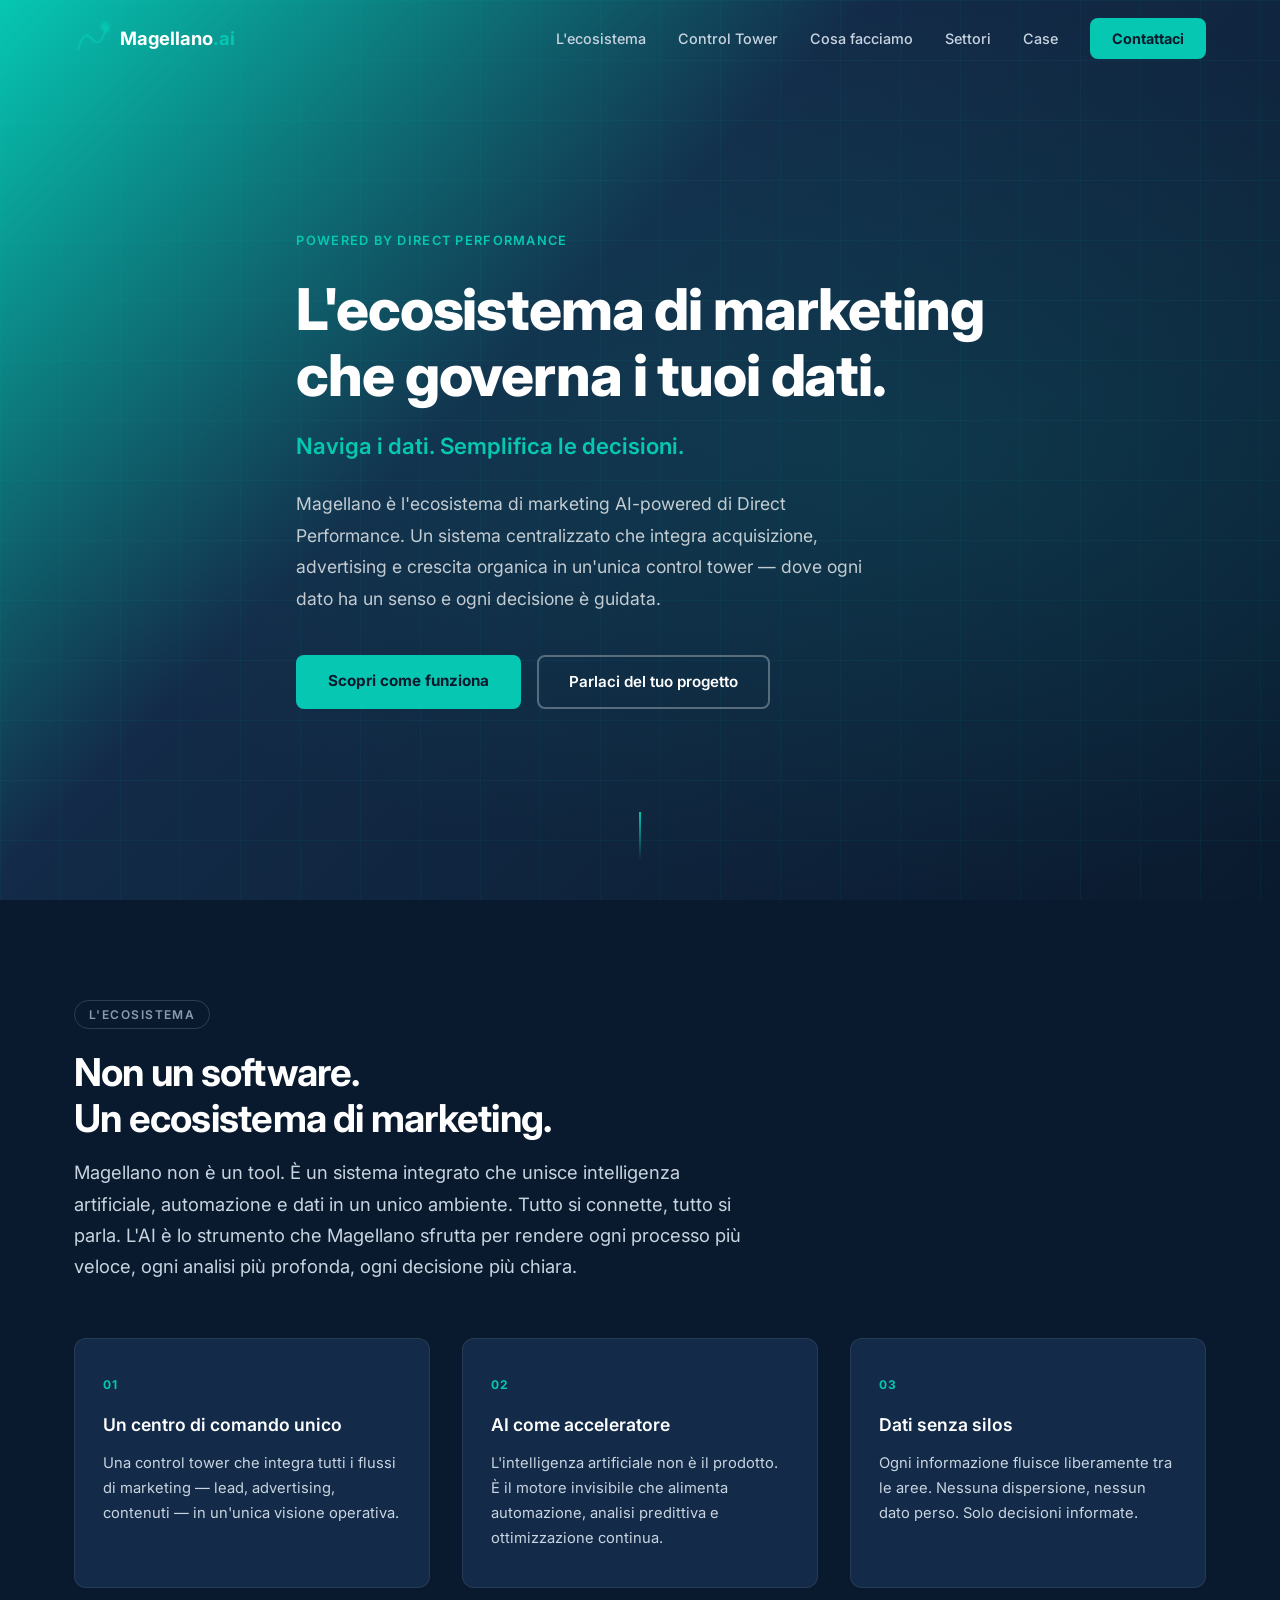
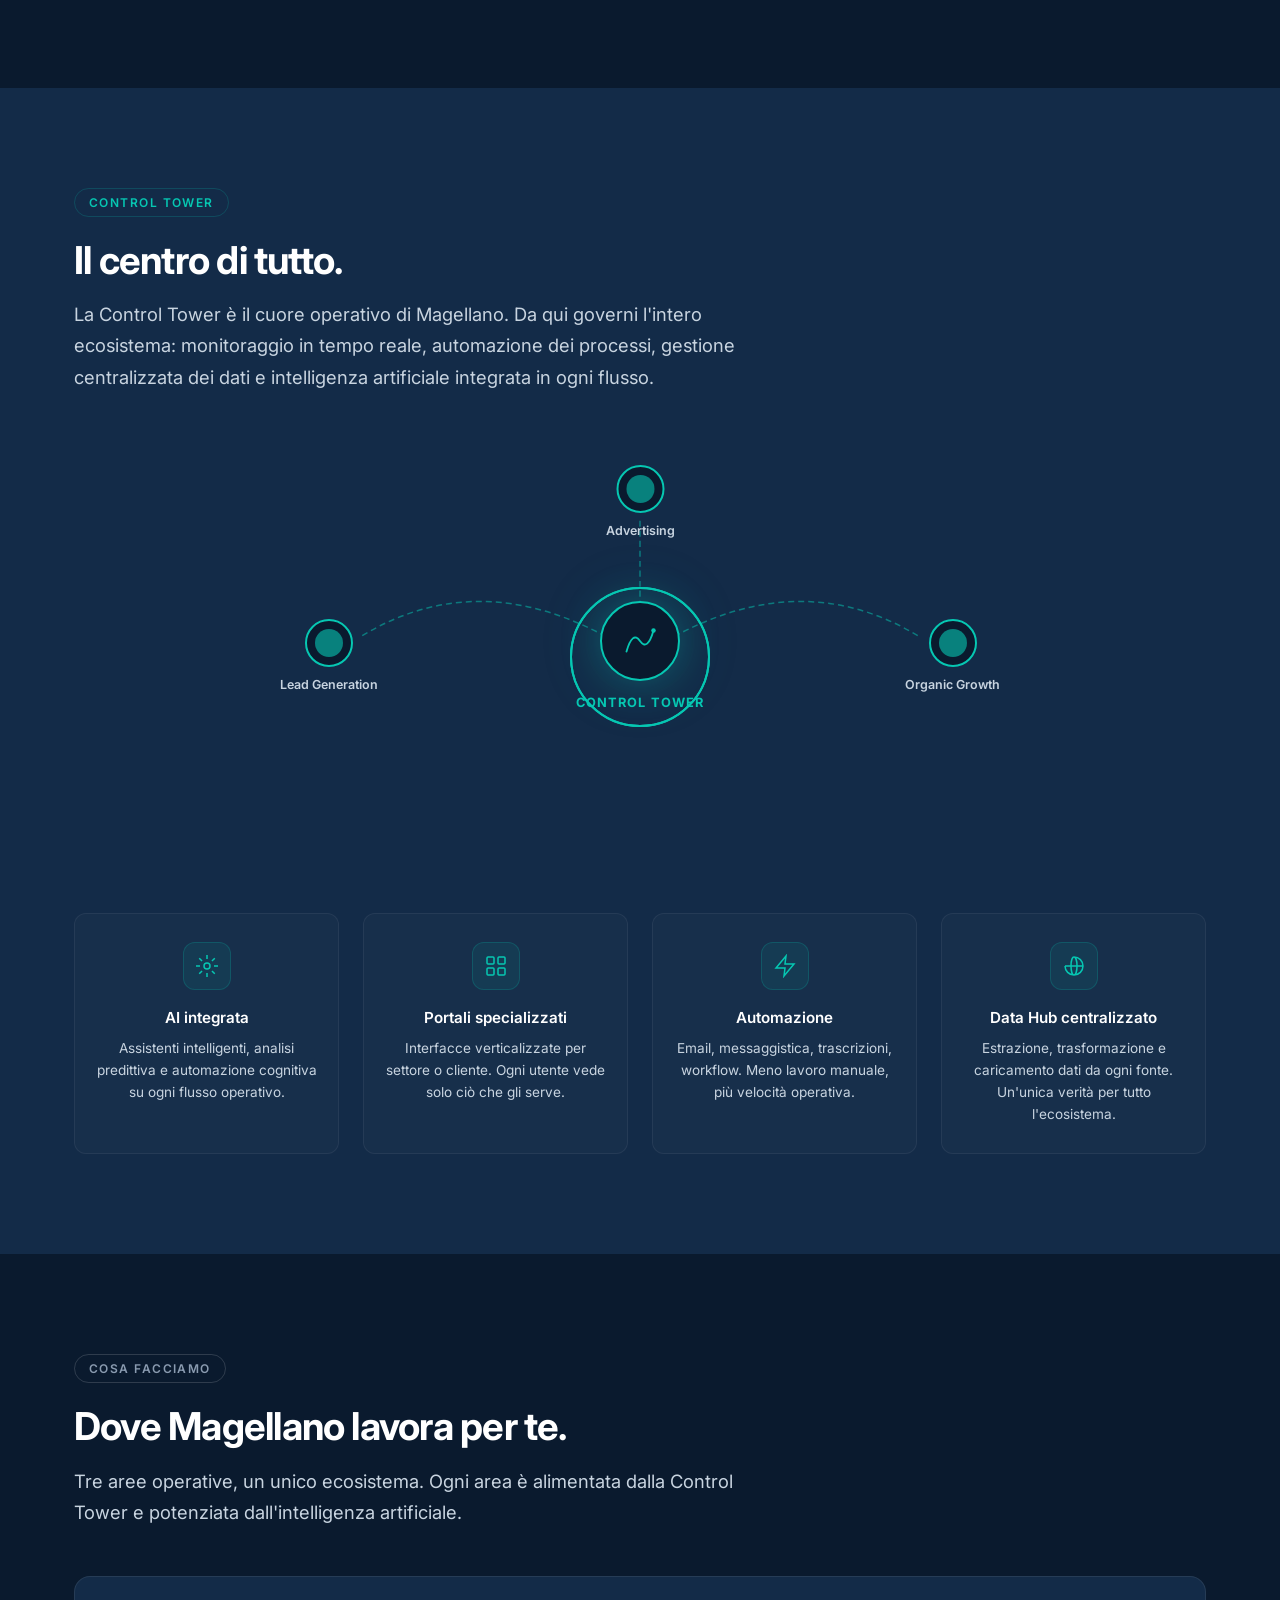
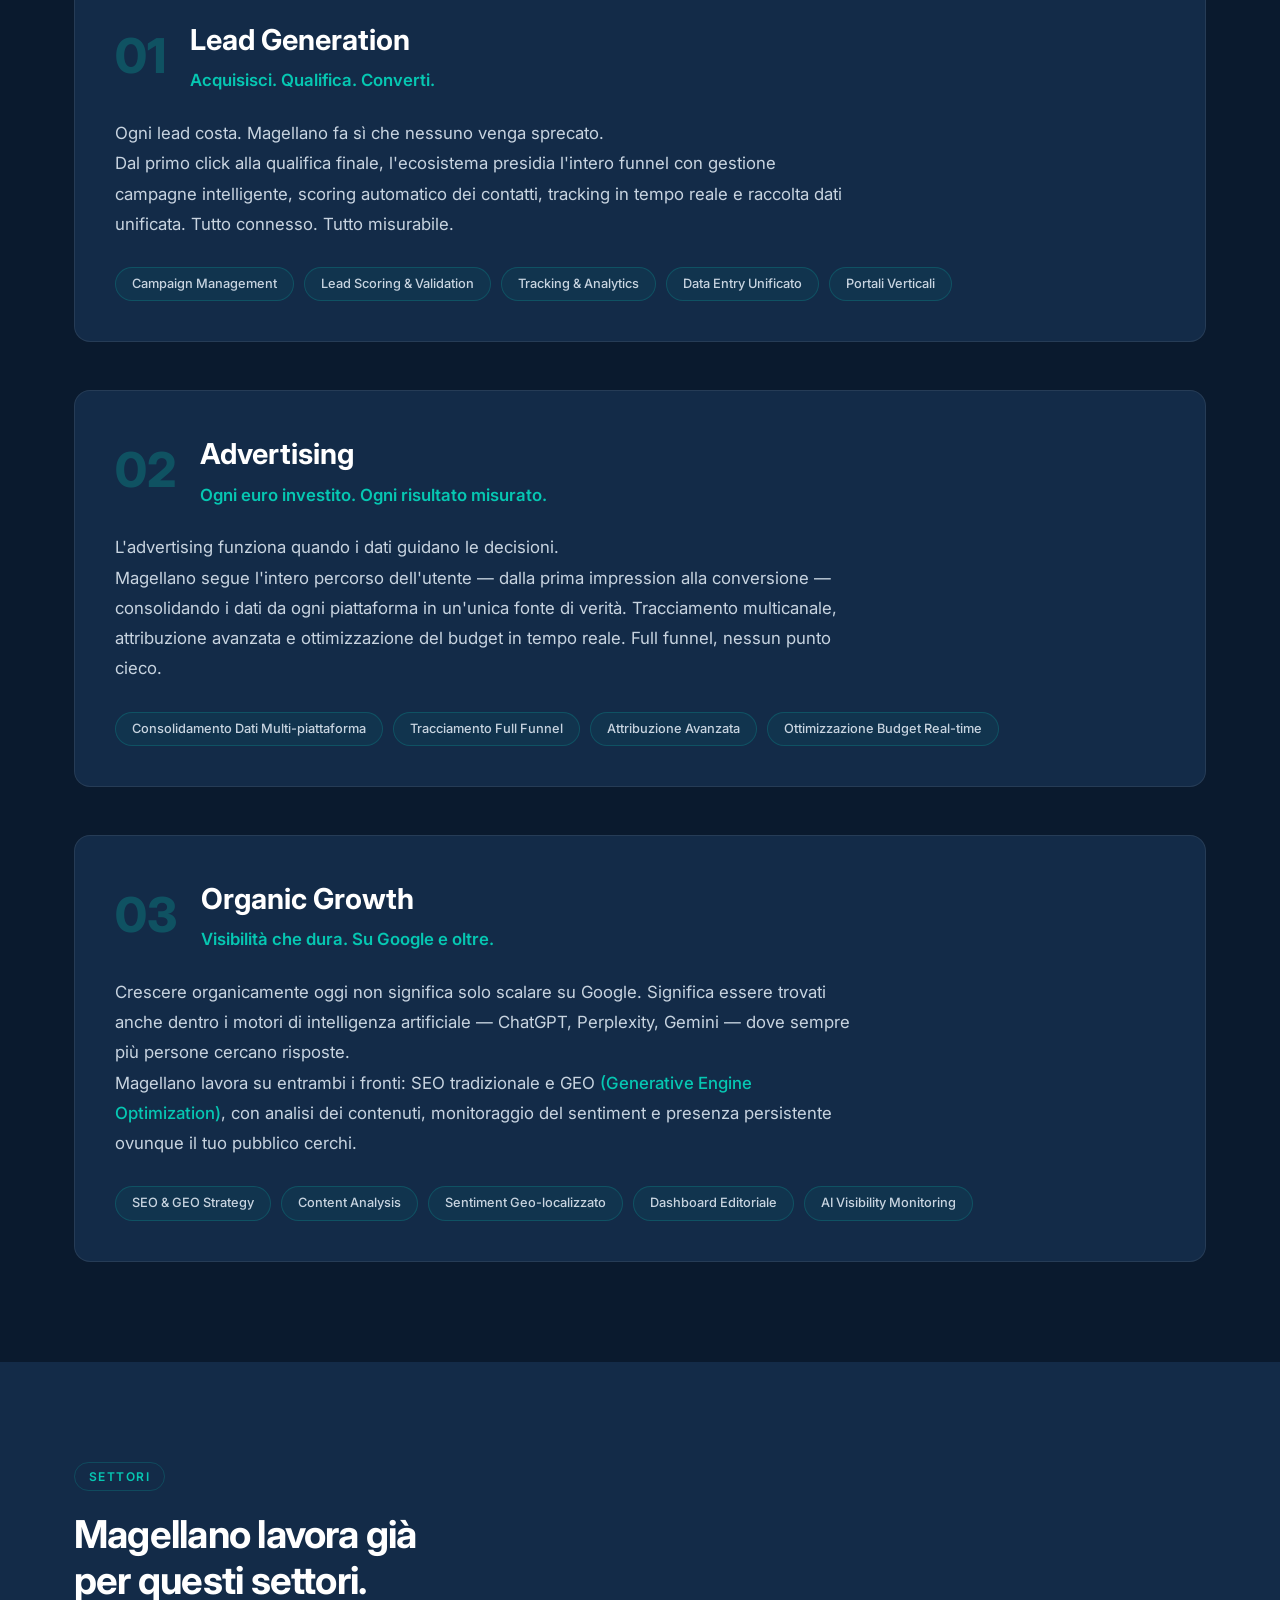
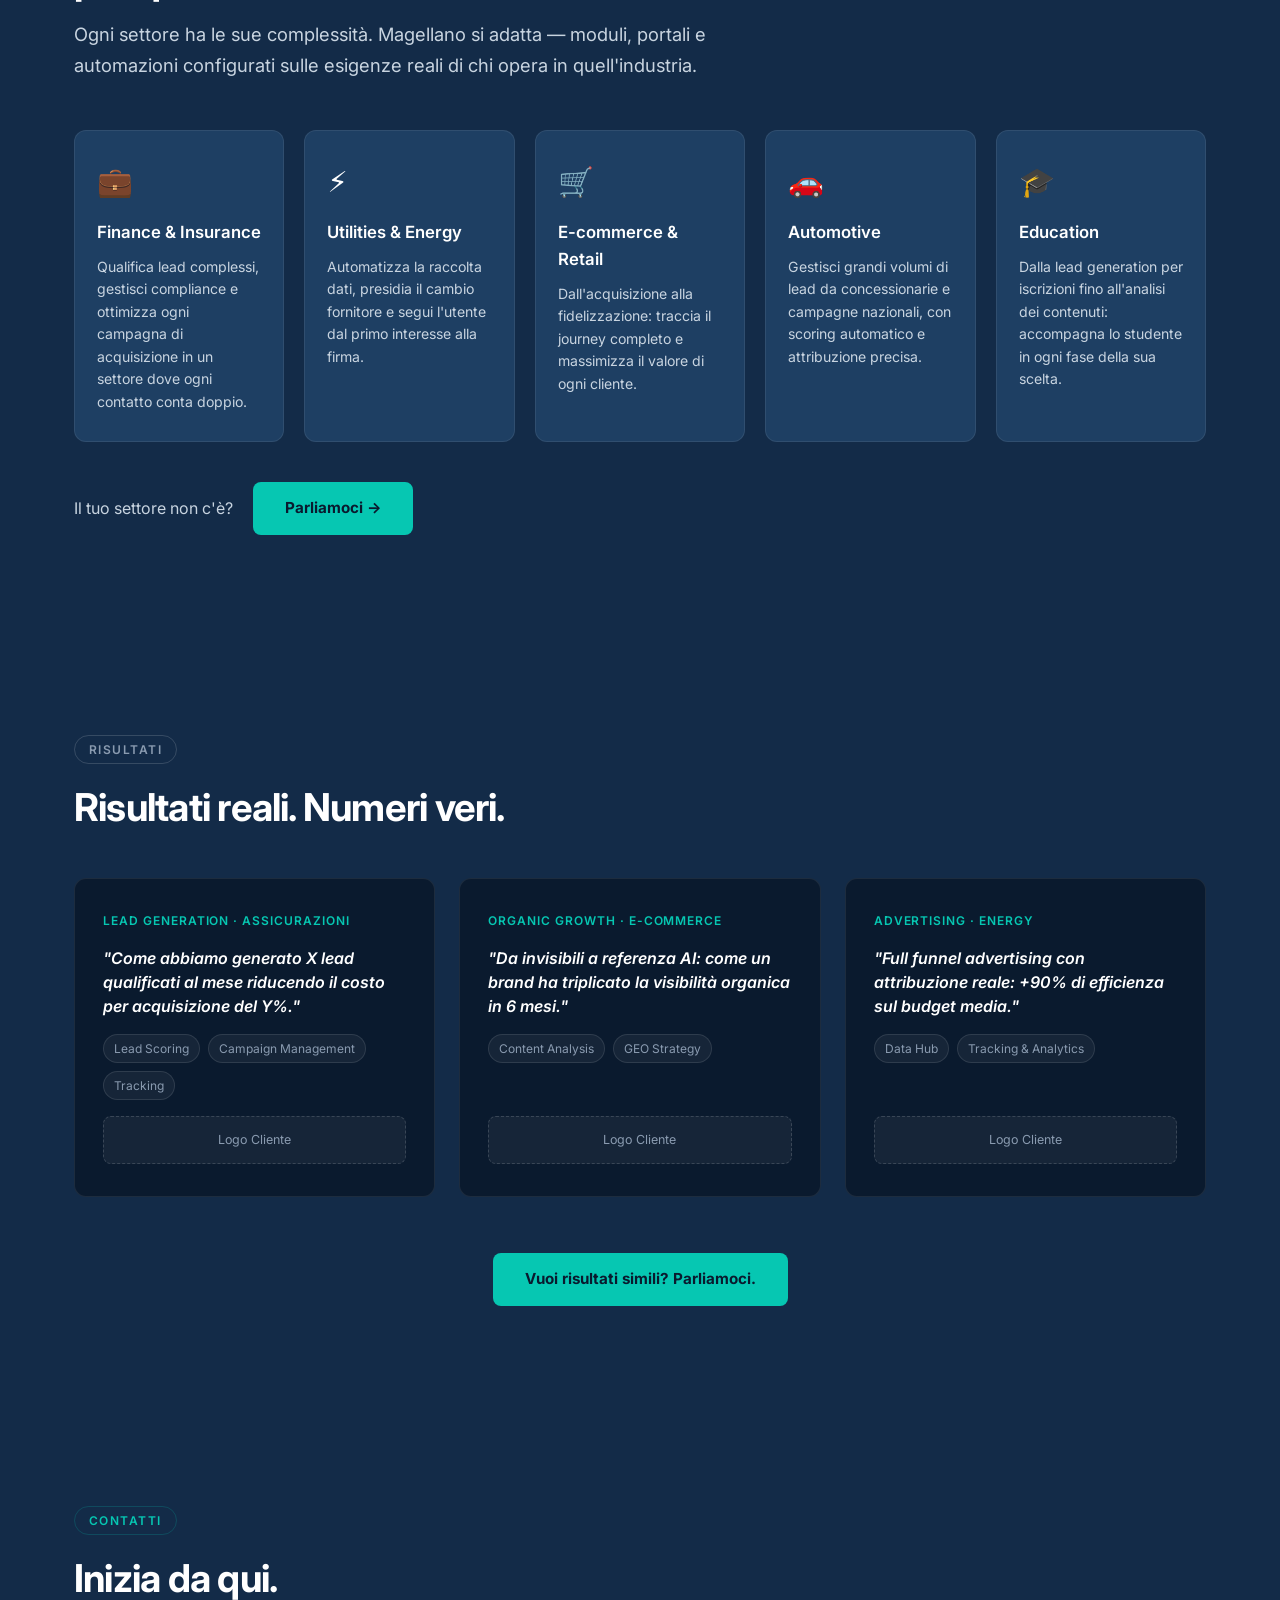
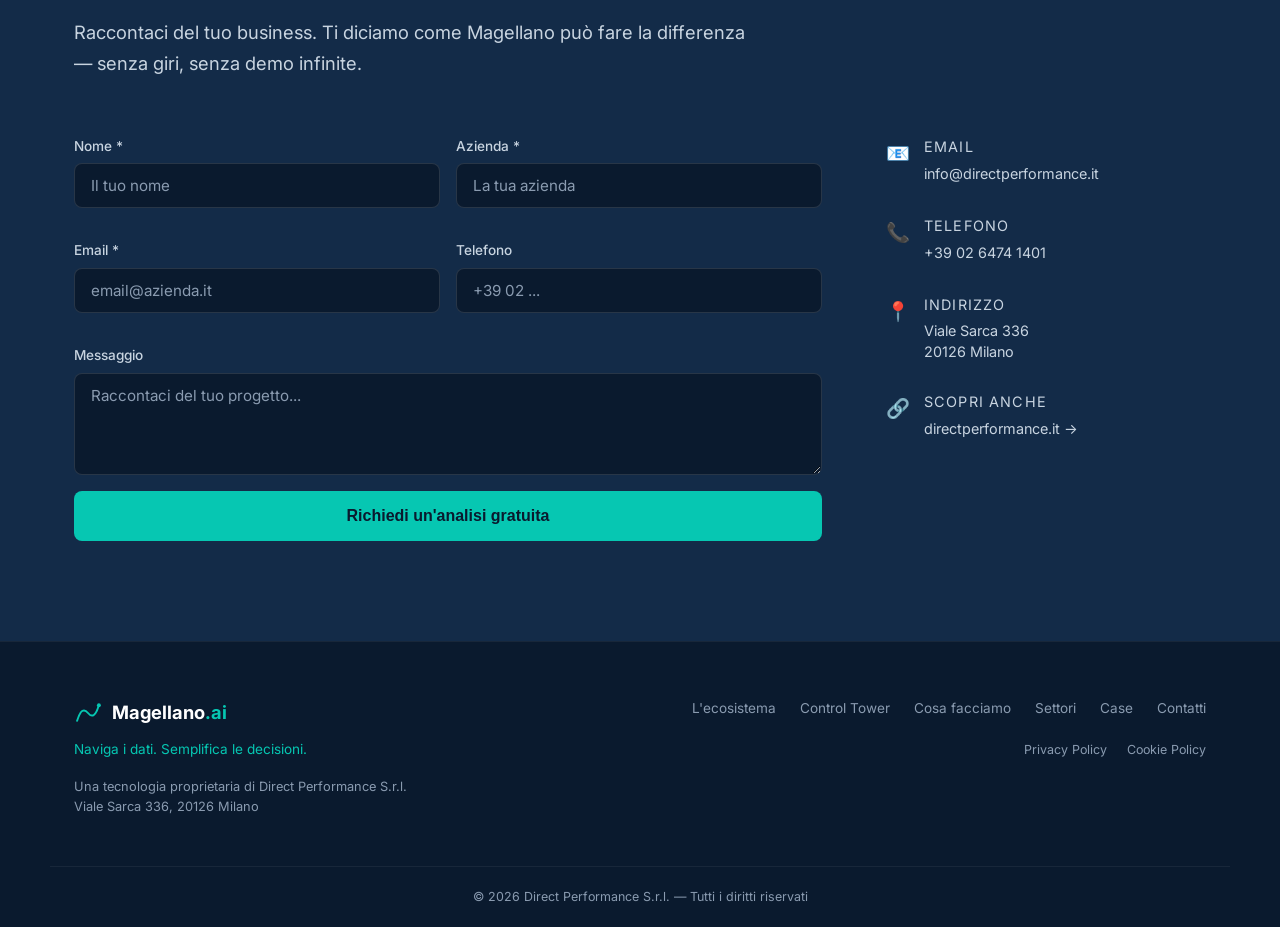
==== commit c95ed21b: "Add files via upload" ====
--- a/index.html
+++ b/index.html
@@ -4,7 +4,7 @@
   <meta charset="UTF-8">
   <meta name="viewport" content="width=device-width, initial-scale=1.0">
   <title>Magellano.ai — Naviga i dati. Semplifica le decisioni.</title>
-  <meta name="description" content="Magellano è la piattaforma AI di marketing proprietaria di Direct Performance. Strumenti intelligenti per lead generation, advertising e crescita organica.">
+  <meta name="description" content="Magellano è l'ecosistema di marketing AI-powered di Direct Performance. Una control tower centralizzata per lead generation, advertising e organic growth.">
   <link rel="preconnect" href="https://fonts.googleapis.com">
   <link rel="preconnect" href="https://fonts.gstatic.com" crossorigin>
   <link href="https://fonts.googleapis.com/css2?family=Inter:wght@300;400;500;600;700;800&display=swap" rel="stylesheet">
@@ -16,16 +16,26 @@
 <nav id="navbar">
   <div class="container nav-inner">
     <a href="#" class="logo">
-      <svg width="36" height="36" viewBox="0 0 36 36" fill="none" xmlns="http://www.w3.org/2000/svg">
-        <path d="M4 28 Q10 8 18 18 Q26 28 32 8" stroke="#06c7b2" stroke-width="2.5" stroke-linecap="round" fill="none"/>
-        <circle cx="32" cy="8" r="2.5" fill="#06c7b2"/>
-      </svg>
+      <div class="logo-icon">
+        <svg width="36" height="36" viewBox="0 0 36 36" fill="none" xmlns="http://www.w3.org/2000/svg">
+          <path d="M4 28 Q10 8 18 18 Q26 28 32 8" stroke="url(#logoGrad)" stroke-width="2.5" stroke-linecap="round" fill="none"/>
+          <circle cx="32" cy="8" r="2.5" fill="#06c7b2"/>
+          <circle class="logo-cursor" cx="32" cy="8" r="4" fill="none" stroke="#06c7b2" stroke-width="1" opacity="0.6"/>
+          <defs>
+            <linearGradient id="logoGrad" x1="4" y1="28" x2="32" y2="8">
+              <stop offset="0%" stop-color="#06c7b2" stop-opacity="0.4"/>
+              <stop offset="100%" stop-color="#06c7b2"/>
+            </linearGradient>
+          </defs>
+        </svg>
+        <div class="logo-glow"></div>
+      </div>
       <span class="logo-text">Magellano<span class="logo-dot">.ai</span></span>
     </a>
     <div class="nav-links" id="navLinks">
-      <a href="#cosa-e">La piattaforma</a>
-      <a href="#core-tool">Core Tool</a>
-      <a href="#aree">Aree</a>
+      <a href="#ecosistema">L'ecosistema</a>
+      <a href="#control-tower">Control Tower</a>
+      <a href="#aree">Cosa facciamo</a>
       <a href="#settori">Settori</a>
       <a href="#case">Case</a>
       <a href="#contatti" class="btn-nav">Contattaci</a>
@@ -41,15 +51,15 @@
   <div class="hero-bg"></div>
   <div class="container hero-content">
     <p class="hero-label">Powered by Direct Performance</p>
-    <h1>La piattaforma AI di marketing<br>che ti dà esattamente quello che ti serve.</h1>
+    <h1>L'ecosistema di marketing<br>che governa i tuoi dati.</h1>
     <p class="hero-payoff">Naviga i dati. Semplifica le decisioni.</p>
     <p class="hero-sub">
-      Un ecosistema modulare di strumenti intelligenti per coprire l'intero ciclo di marketing —
-      dall'acquisizione del lead alla crescita organica — senza sprechi, senza complessità inutile.
-      Usi solo ciò che serve al tuo business. E funziona.
+      Magellano è l'ecosistema di marketing AI-powered di Direct Performance.
+      Un sistema centralizzato che integra acquisizione, advertising e crescita organica
+      in un'unica control tower — dove ogni dato ha un senso e ogni decisione è guidata.
     </p>
     <div class="hero-ctas">
-      <a href="#core-tool" class="btn-primary">Scopri gli strumenti</a>
+      <a href="#control-tower" class="btn-primary">Scopri come funziona</a>
       <a href="#contatti" class="btn-secondary">Parlaci del tuo progetto</a>
     </div>
   </div>
@@ -57,325 +67,212 @@
 </section>
 
 <!-- ============ COS'È MAGELLANO ============ -->
-<section id="cosa-e">
+<section id="ecosistema">
   <div class="container">
-    <div class="section-label">La piattaforma</div>
-    <h2>Non un tool.<br>Un ecosistema di marketing.</h2>
+    <div class="section-label">L'ecosistema</div>
+    <h2>Non un software.<br>Un ecosistema di marketing.</h2>
     <p class="section-intro">
-      Magellano non è un singolo software. È un sistema integrato di strumenti pensati per ogni fase
-      del ciclo di marketing: acquisizione, conversione, crescita, analisi.
+      Magellano non è un tool. È un sistema integrato che unisce intelligenza artificiale,
+      automazione e dati in un unico ambiente. Tutto si connette, tutto si parla.
+      L'AI è lo strumento che Magellano sfrutta per rendere ogni processo più veloce,
+      ogni analisi più profonda, ogni decisione più chiara.
     </p>
-    <div class="ecosystem-grid">
-      <div class="ecosystem-card">
-        <div class="eco-icon">⚙️</div>
-        <h4>Core Tool</h4>
-        <p>Strumenti trasversali che alimentano ogni area della piattaforma, su tutti i cicli di marketing.</p>
-      </div>
-      <div class="ecosystem-card highlight">
-        <div class="eco-icon">🎯</div>
-        <h4>Lead Generation</h4>
-        <p>Acquisisci, genera e qualifica ogni contatto. Dal primo click alla conversione.</p>
-      </div>
-      <div class="ecosystem-card highlight">
-        <div class="eco-icon">📈</div>
-        <h4>Advertising</h4>
-        <p>Massimizza ogni euro investito sul media con dati e ottimizzazione continua.</p>
-      </div>
-      <div class="ecosystem-card highlight">
-        <div class="eco-icon">🌱</div>
-        <h4>Organic Growth</h4>
-        <p>Costruisci visibilità organica duratura — su Google e dentro i motori AI.</p>
-      </div>
-    </div>
-    <p class="section-footnote">
-      Ogni modulo si parla con gli altri. I dati fluiscono senza silos. Tu vedi solo quello che conta.
+    <div class="ecosystem-pillars">
+      <div class="pillar">
+        <div class="pillar-number">01</div>
+        <h4>Un centro di comando unico</h4>
+        <p>Una control tower che integra tutti i flussi di marketing — lead, advertising, contenuti — in un'unica visione operativa.</p>
+      </div>
+      <div class="pillar">
+        <div class="pillar-number">02</div>
+        <h4>AI come acceleratore</h4>
+        <p>L'intelligenza artificiale non è il prodotto. È il motore invisibile che alimenta automazione, analisi predittiva e ottimizzazione continua.</p>
+      </div>
+      <div class="pillar">
+        <div class="pillar-number">03</div>
+        <h4>Dati senza silos</h4>
+        <p>Ogni informazione fluisce liberamente tra le aree. Nessuna dispersione, nessun dato perso. Solo decisioni informate.</p>
+      </div>
+    </div>
+  </div>
+</section>
+
+<!-- ============ CONTROL TOWER ============ -->
+<section id="control-tower" class="section-dark">
+  <div class="container">
+    <div class="section-label teal">Control Tower</div>
+    <h2>Il centro di tutto.</h2>
+    <p class="section-intro">
+      La Control Tower è il cuore operativo di Magellano. Da qui governi l'intero ecosistema:
+      monitoraggio in tempo reale, automazione dei processi, gestione centralizzata dei dati
+      e intelligenza artificiale integrata in ogni flusso.
     </p>
-  </div>
-</section>
-
-<!-- ============ CORE TOOL ============ -->
-<section id="core-tool" class="section-dark">
-  <div class="container">
-    <div class="section-label teal">Core Tool</div>
-    <h2>La base che alimenta tutto.</h2>
-    <p class="section-intro">
-      Strumenti trasversali che lavorano su tutti i cicli di marketing — acquisizione, conversione, crescita.
-      Garantiscono intelligenza, automazione e qualità del dato in ogni fase del percorso.
-    </p>
-
-    <div class="tools-grid">
-
-      <div class="tool-card">
-        <div class="tool-header">
-          <div class="tool-icon">🤖</div>
-          <div class="tool-title">
-            <h3>AI Agent</h3>
-            <p class="tool-tagline">Il tuo assistente intelligente sempre operativo.</p>
-          </div>
-          <button class="tool-toggle" aria-label="Espandi dettaglio">+</button>
-        </div>
-        <div class="tool-body">
-          <p>Un agente AI configurabile che supporta analisi, risponde a domande sul tuo business,
-          processa dati e genera insight personalizzati. Si integra con tutti gli altri moduli Magellano.</p>
-        </div>
-      </div>
-
-      <div class="tool-card">
-        <div class="tool-header">
-          <div class="tool-icon">🌐</div>
-          <div class="tool-title">
-            <h3>Specialized Portals</h3>
-            <p class="tool-tagline">Un portale su misura per ogni esigenza.</p>
-          </div>
-          <button class="tool-toggle" aria-label="Espandi dettaglio">+</button>
-        </div>
-        <div class="tool-body">
-          <p>Interfacce verticali progettate su misura per settore o per cliente. Ogni portale porta
-          in superficie solo le funzionalità rilevanti, eliminando il rumore. Accessibile, scalabile, configurabile.</p>
-        </div>
-      </div>
-
-      <div class="tool-card">
-        <div class="tool-header">
-          <div class="tool-icon">⚡</div>
-          <div class="tool-title">
-            <h3>Automation</h3>
-            <p class="tool-tagline">Automatizza i processi. Libera le persone.</p>
-          </div>
-          <button class="tool-toggle" aria-label="Espandi dettaglio">+</button>
-        </div>
-        <div class="tool-body">
-          <p>Motore di automazione per email, messaggistica e trascrizioni. Riduce il lavoro manuale
-          ripetitivo, aumenta la velocità operativa e garantisce coerenza nelle comunicazioni su larga scala.</p>
-        </div>
-      </div>
-
-      <div class="tool-card">
-        <div class="tool-header">
-          <div class="tool-icon">🗄️</div>
-          <div class="tool-title">
-            <h3>Magellano Data ETL</h3>
-            <p class="tool-tagline">I tuoi dati, finalmente in ordine.</p>
-          </div>
-          <button class="tool-toggle" aria-label="Espandi dettaglio">+</button>
-        </div>
-        <div class="tool-body">
-          <p>Estrazione, trasformazione e caricamento dati da qualsiasi fonte. Il DataHub centralizza
-          le informazioni, le pulisce e le rende disponibili per analisi, reportistica e decisioni in tempo reale.</p>
-        </div>
-      </div>
-
-    </div>
-  </div>
-</section>
-
-<!-- ============ AREE SPECIALIZZATE ============ -->
+
+    <!-- ANIMATED HUB -->
+    <div class="tower-hub" id="towerHub">
+      <div class="hub-center">
+        <div class="hub-core">
+          <div class="hub-pulse"></div>
+          <div class="hub-pulse delay"></div>
+          <div class="hub-icon">
+            <svg width="48" height="48" viewBox="0 0 48 48" fill="none">
+              <path d="M6 38 Q14 10 24 24 Q34 38 42 10" stroke="#06c7b2" stroke-width="2.5" stroke-linecap="round" fill="none"/>
+              <circle cx="42" cy="10" r="3" fill="#06c7b2"/>
+            </svg>
+          </div>
+          <span class="hub-label">Control Tower</span>
+        </div>
+
+        <!-- Connection lines (SVG) -->
+        <svg class="hub-lines" viewBox="0 0 800 400" preserveAspectRatio="xMidYMid meet">
+          <path class="hub-line line-lead" d="M400,200 Q250,100 120,180" stroke="#06c7b2" stroke-width="1.5" fill="none" stroke-dasharray="6,4"/>
+          <path class="hub-line line-adv" d="M400,200 Q400,80 400,60" stroke="#06c7b2" stroke-width="1.5" fill="none" stroke-dasharray="6,4"/>
+          <path class="hub-line line-organic" d="M400,200 Q550,100 680,180" stroke="#06c7b2" stroke-width="1.5" fill="none" stroke-dasharray="6,4"/>
+          <!-- Data particles will be animated via CSS -->
+          <circle class="data-particle p1" cx="0" cy="0" r="3" fill="#06c7b2"/>
+          <circle class="data-particle p2" cx="0" cy="0" r="3" fill="#06c7b2"/>
+          <circle class="data-particle p3" cx="0" cy="0" r="3" fill="#06c7b2"/>
+        </svg>
+
+        <!-- Satellite nodes -->
+        <div class="hub-node node-lead" data-area="leadgen">
+          <div class="node-dot"></div>
+          <span>Lead Generation</span>
+        </div>
+        <div class="hub-node node-adv" data-area="advertising">
+          <div class="node-dot"></div>
+          <span>Advertising</span>
+        </div>
+        <div class="hub-node node-organic" data-area="organic">
+          <div class="node-dot"></div>
+          <span>Organic Growth</span>
+        </div>
+      </div>
+    </div>
+
+    <!-- FEATURES (ex core tool, ora funzionalità della Control Tower) -->
+    <div class="tower-features">
+      <div class="feature">
+        <div class="feature-icon">
+          <svg width="24" height="24" viewBox="0 0 24 24" fill="none" stroke="#06c7b2" stroke-width="1.5"><circle cx="12" cy="12" r="3"/><path d="M12 1v4M12 19v4M4.22 4.22l2.83 2.83M16.95 16.95l2.83 2.83M1 12h4M19 12h4M4.22 19.78l2.83-2.83M16.95 7.05l2.83-2.83"/></svg>
+        </div>
+        <h4>AI integrata</h4>
+        <p>Assistenti intelligenti, analisi predittiva e automazione cognitiva su ogni flusso operativo.</p>
+      </div>
+      <div class="feature">
+        <div class="feature-icon">
+          <svg width="24" height="24" viewBox="0 0 24 24" fill="none" stroke="#06c7b2" stroke-width="1.5"><rect x="3" y="3" width="7" height="7" rx="1"/><rect x="14" y="3" width="7" height="7" rx="1"/><rect x="3" y="14" width="7" height="7" rx="1"/><rect x="14" y="14" width="7" height="7" rx="1"/></svg>
+        </div>
+        <h4>Portali specializzati</h4>
+        <p>Interfacce verticalizzate per settore o cliente. Ogni utente vede solo ciò che gli serve.</p>
+      </div>
+      <div class="feature">
+        <div class="feature-icon">
+          <svg width="24" height="24" viewBox="0 0 24 24" fill="none" stroke="#06c7b2" stroke-width="1.5"><path d="M13 2L3 14h9l-1 8 10-12h-9l1-8z"/></svg>
+        </div>
+        <h4>Automazione</h4>
+        <p>Email, messaggistica, trascrizioni, workflow. Meno lavoro manuale, più velocità operativa.</p>
+      </div>
+      <div class="feature">
+        <div class="feature-icon">
+          <svg width="24" height="24" viewBox="0 0 24 24" fill="none" stroke="#06c7b2" stroke-width="1.5"><path d="M21 12a9 9 0 01-9 9m9-9a9 9 0 00-9-9m9 9H3m9 9a9 9 0 01-9-9m9 9c1.66 0 3-4.03 3-9s-1.34-9-3-9m0 18c-1.66 0-3-4.03-3-9s1.34-9 3-9"/></svg>
+        </div>
+        <h4>Data Hub centralizzato</h4>
+        <p>Estrazione, trasformazione e caricamento dati da ogni fonte. Un'unica verità per tutto l'ecosistema.</p>
+      </div>
+    </div>
+  </div>
+</section>
+
+<!-- ============ LE 3 AREE ============ -->
 <section id="aree">
   <div class="container">
-    <div class="section-label">Aree specializzate</div>
+    <div class="section-label">Cosa facciamo</div>
     <h2>Dove Magellano lavora per te.</h2>
     <p class="section-intro">
-      Tre aree di applicazione, ognuna con strumenti dedicati. Ognuna integrata con i Core Tool.
+      Tre aree operative, un unico ecosistema. Ogni area è alimentata dalla Control Tower
+      e potenziata dall'intelligenza artificiale.
     </p>
 
-    <div class="tabs">
-      <button class="tab-btn active" data-tab="leadgen">Lead Generation</button>
-      <button class="tab-btn" data-tab="advertising">Advertising</button>
-      <button class="tab-btn" data-tab="organic">Organic Growth</button>
-    </div>
-
-    <!-- TAB: LEAD GENERATION -->
-    <div class="tab-content active" id="tab-leadgen">
-      <div class="area-header">
-        <h3>Lead Generation</h3>
-        <p class="area-payoff">Acquisisci. Genera. Qualifica.</p>
-        <p>Ogni lead costa. Magellano fa sì che nessuno venga sprecato. Dal primo click alla qualifica
-        finale, ogni fase del funnel è presidiata da strumenti precisi che lavorano in sincronia.</p>
-      </div>
-      <div class="tools-grid">
-
-        <div class="tool-card">
-          <div class="tool-header">
-            <div class="tool-icon">📣</div>
-            <div class="tool-title">
-              <h3>Campaign Management</h3>
-              <p class="tool-tagline">Campagne che convertono, non solo che girano.</p>
-            </div>
-            <button class="tool-toggle">+</button>
-          </div>
-          <div class="tool-body">
-            <p>Pianificazione, attivazione e ottimizzazione delle campagne di acquisizione. Gestione
-            del customer journey completo, con regole automatizzate che adattano i messaggi in base
-            al comportamento dell'utente.</p>
-          </div>
-        </div>
-
-        <div class="tool-card">
-          <div class="tool-header">
-            <div class="tool-icon">🎯</div>
-            <div class="tool-title">
-              <h3>Lead Management</h3>
-              <p class="tool-tagline">Solo i lead giusti, al momento giusto.</p>
-            </div>
-            <button class="tool-toggle">+</button>
-          </div>
-          <div class="tool-body">
-            <p>Sistema di validazione, scoring e gestione del ciclo di vita del lead. Filtra il rumore,
-            prioritizza i contatti ad alto potenziale e li indirizza verso i canali di conversione corretti.</p>
-          </div>
-        </div>
-
-        <div class="tool-card">
-          <div class="tool-header">
-            <div class="tool-icon">📊</div>
-            <div class="tool-title">
-              <h3>Tracking &amp; Analytics</h3>
-              <p class="tool-tagline">Misura ogni passo del percorso.</p>
-            </div>
-            <button class="tool-toggle">+</button>
-          </div>
-          <div class="tool-body">
-            <p>Dashboard di performance in tempo reale. Monitora KPI, traccia il comportamento degli
-            utenti e trasforma i dati in azioni concrete per ottimizzare continuamente le campagne.</p>
-          </div>
-        </div>
-
-        <div class="tool-card">
-          <div class="tool-header">
-            <div class="tool-icon">📋</div>
-            <div class="tool-title">
-              <h3>Data Entry</h3>
-              <p class="tool-tagline">Raccolta dati unificata, zero dispersione.</p>
-            </div>
-            <button class="tool-toggle">+</button>
-          </div>
-          <div class="tool-body">
-            <p>Form intelligenti e sistemi di data entry centralizzati che integrano i dati direttamente
-            nel flusso Magellano, eliminando le operazioni manuali e riducendo gli errori.</p>
-          </div>
-        </div>
-
-        <div class="tool-card">
-          <div class="tool-header">
-            <div class="tool-icon">🌐</div>
-            <div class="tool-title">
-              <h3>Specialized Portals</h3>
-              <p class="tool-tagline">Portali verticali per la gestione lead.</p>
-            </div>
-            <button class="tool-toggle">+</button>
-          </div>
-          <div class="tool-body">
-            <p>Portali verticali configurati specificamente per la gestione e il monitoraggio
-            dell'acquisizione lead per settore o cliente.</p>
-          </div>
-        </div>
-
-      </div>
-    </div>
-
-    <!-- TAB: ADVERTISING -->
-    <div class="tab-content" id="tab-advertising">
-      <div class="area-header">
-        <h3>Advertising</h3>
-        <p class="area-payoff">Ogni euro investito. Ogni risultato misurato.</p>
-        <p>L'advertising funziona quando i dati guidano le decisioni. Magellano segue l'intero percorso
-        dell'utente — dalla prima impression alla conversione — per massimizzare il ROI su ogni canale
-        e in ogni fase del full funnel.</p>
-      </div>
-      <div class="tools-grid">
-
-        <div class="tool-card">
-          <div class="tool-header">
-            <div class="tool-icon">🗄️</div>
-            <div class="tool-title">
-              <h3>Magellano Data ETL</h3>
-              <p class="tool-tagline">Tutti i tuoi dati pubblicitari in un unico posto.</p>
-            </div>
-            <button class="tool-toggle">+</button>
-          </div>
-          <div class="tool-body">
-            <p>Consolida i dati da tutte le piattaforme advertising — Google, Meta, e oltre — in
-            un'unica fonte di verità. Elimina i silos, allinea i KPI e rende leggibile l'intera
-            performance di campagna.</p>
-          </div>
-        </div>
-
-        <div class="tool-card">
-          <div class="tool-header">
-            <div class="tool-icon">📊</div>
-            <div class="tool-title">
-              <h3>Tracking &amp; Analytics</h3>
-              <p class="tool-tagline">Full funnel. Nessun punto cieco.</p>
-            </div>
-            <button class="tool-toggle">+</button>
-          </div>
-          <div class="tool-body">
-            <p>Tracciamento multicanale e attribuzione avanzata. Capisce cosa funziona davvero lungo
-            il percorso dell'utente e ottimizza la distribuzione del budget in tempo reale.</p>
-          </div>
-        </div>
-
-      </div>
-    </div>
-
-    <!-- TAB: ORGANIC GROWTH -->
-    <div class="tab-content" id="tab-organic">
-      <div class="area-header">
-        <h3>Organic Growth</h3>
-        <p class="area-payoff">Costruisci visibilità che dura.</p>
-        <p>La crescita organica oggi non significa solo scalare su Google. Significa essere trovati
-        anche dentro i motori di intelligenza artificiale — ChatGPT, Perplexity, Gemini — dove
-        sempre più persone cercano risposte. Magellano lavora su entrambi i fronti: contenuto che
-        convince e presenza che persiste.</p>
-      </div>
-      <div class="tools-grid">
-
-        <div class="tool-card">
-          <div class="tool-header">
-            <div class="tool-icon">📝</div>
-            <div class="tool-title">
-              <h3>Content Analysis</h3>
-              <p class="tool-tagline">Capisci cosa funziona. Produci di più.</p>
-            </div>
-            <button class="tool-toggle">+</button>
-          </div>
-          <div class="tool-body">
-            <p>Analisi automatizzata dei contenuti — performance, sentiment, rilevanza. Identifica i
-            temi che generano engagement, i formati che convertono e le lacune da colmare nella tua
-            strategia editoriale.</p>
-          </div>
-        </div>
-
-        <div class="tool-card">
-          <div class="tool-header">
-            <div class="tool-icon">📊</div>
-            <div class="tool-title">
-              <h3>Dashboard Content Analysis</h3>
-              <p class="tool-tagline">Tutto il tuo contenuto. Un'unica visione.</p>
-            </div>
-            <button class="tool-toggle">+</button>
-          </div>
-          <div class="tool-body">
-            <p>Reportistica visiva e aggiornata sulla performance dei contenuti. KPI chiari, trend
-            leggibili, decisioni editoriali guidate dai dati.</p>
-          </div>
-        </div>
-
-        <div class="tool-card">
-          <div class="tool-header">
-            <div class="tool-icon">🗺️</div>
-            <div class="tool-title">
-              <h3>Sentiment Geo</h3>
-              <p class="tool-tagline">Cosa dice il mercato. Dove lo dice.</p>
-            </div>
-            <button class="tool-toggle">+</button>
-          </div>
-          <div class="tool-body">
-            <p>Analisi del sentiment geografica: monitora come viene percepito il tuo brand, i tuoi
-            prodotti o i tuoi competitor in diverse aree geografiche, in tempo reale.</p>
-          </div>
-        </div>
-
+    <!-- AREA 1: LEAD GENERATION -->
+    <div class="area-card" id="area-leadgen">
+      <div class="area-card-header">
+        <div class="area-number">01</div>
+        <div class="area-card-titles">
+          <h3>Lead Generation</h3>
+          <p class="area-payoff">Acquisisci. Qualifica. Converti.</p>
+        </div>
+      </div>
+      <div class="area-card-body">
+        <p class="area-description">
+          Ogni lead costa. Magellano fa sì che nessuno venga sprecato.<br>
+          Dal primo click alla qualifica finale, l'ecosistema presidia l'intero funnel
+          con gestione campagne intelligente, scoring automatico dei contatti,
+          tracking in tempo reale e raccolta dati unificata.
+          Tutto connesso. Tutto misurabile.
+        </p>
+        <div class="area-capabilities">
+          <span>Campaign Management</span>
+          <span>Lead Scoring & Validation</span>
+          <span>Tracking & Analytics</span>
+          <span>Data Entry Unificato</span>
+          <span>Portali Verticali</span>
+        </div>
+      </div>
+    </div>
+
+    <!-- AREA 2: ADVERTISING -->
+    <div class="area-card" id="area-advertising">
+      <div class="area-card-header">
+        <div class="area-number">02</div>
+        <div class="area-card-titles">
+          <h3>Advertising</h3>
+          <p class="area-payoff">Ogni euro investito. Ogni risultato misurato.</p>
+        </div>
+      </div>
+      <div class="area-card-body">
+        <p class="area-description">
+          L'advertising funziona quando i dati guidano le decisioni.<br>
+          Magellano segue l'intero percorso dell'utente — dalla prima impression alla conversione —
+          consolidando i dati da ogni piattaforma in un'unica fonte di verità.
+          Tracciamento multicanale, attribuzione avanzata e ottimizzazione del budget in tempo reale.
+          Full funnel, nessun punto cieco.
+        </p>
+        <div class="area-capabilities">
+          <span>Consolidamento Dati Multi-piattaforma</span>
+          <span>Tracciamento Full Funnel</span>
+          <span>Attribuzione Avanzata</span>
+          <span>Ottimizzazione Budget Real-time</span>
+        </div>
+      </div>
+    </div>
+
+    <!-- AREA 3: ORGANIC GROWTH -->
+    <div class="area-card" id="area-organic">
+      <div class="area-card-header">
+        <div class="area-number">03</div>
+        <div class="area-card-titles">
+          <h3>Organic Growth</h3>
+          <p class="area-payoff">Visibilità che dura. Su Google e oltre.</p>
+        </div>
+      </div>
+      <div class="area-card-body">
+        <p class="area-description">
+          Crescere organicamente oggi non significa solo scalare su Google.
+          Significa essere trovati anche dentro i motori di intelligenza artificiale —
+          ChatGPT, Perplexity, Gemini — dove sempre più persone cercano risposte.<br>
+          Magellano lavora su entrambi i fronti: SEO tradizionale e GEO
+          <span class="geo-hint">(Generative Engine Optimization)</span>,
+          con analisi dei contenuti, monitoraggio del sentiment e presenza persistente
+          ovunque il tuo pubblico cerchi.
+        </p>
+        <div class="area-capabilities">
+          <span>SEO & GEO Strategy</span>
+          <span>Content Analysis</span>
+          <span>Sentiment Geo-localizzato</span>
+          <span>Dashboard Editoriale</span>
+          <span>AI Visibility Monitoring</span>
+        </div>
       </div>
     </div>
 
@@ -447,7 +344,7 @@
         <div class="case-tag">Lead Generation · Assicurazioni</div>
         <h4>"Come abbiamo generato X lead qualificati al mese riducendo il costo per acquisizione del Y%."</h4>
         <div class="case-tools">
-          <span>Lead Management</span>
+          <span>Lead Scoring</span>
           <span>Campaign Management</span>
           <span>Tracking</span>
         </div>
@@ -459,7 +356,7 @@
         <h4>"Da invisibili a referenza AI: come un brand ha triplicato la visibilità organica in 6 mesi."</h4>
         <div class="case-tools">
           <span>Content Analysis</span>
-          <span>Sentiment Geo</span>
+          <span>GEO Strategy</span>
         </div>
         <div class="case-logo-placeholder">Logo Cliente</div>
       </div>
@@ -468,7 +365,7 @@
         <div class="case-tag">Advertising · Energy</div>
         <h4>"Full funnel advertising con attribuzione reale: +90% di efficienza sul budget media."</h4>
         <div class="case-tools">
-          <span>Data ETL</span>
+          <span>Data Hub</span>
           <span>Tracking &amp; Analytics</span>
         </div>
         <div class="case-logo-placeholder">Logo Cliente</div>
@@ -487,7 +384,7 @@
     <div class="section-label teal">Contatti</div>
     <h2>Inizia da qui.</h2>
     <p class="section-intro">
-      Raccontaci del tuo business. Ti diciamo quali strumenti Magellano possono fare la differenza —
+      Raccontaci del tuo business. Ti diciamo come Magellano può fare la differenza —
       senza giri, senza demo infinite.
     </p>
 
@@ -562,10 +459,12 @@
 
     <div class="footer-left">
       <a href="#" class="logo">
-        <svg width="28" height="28" viewBox="0 0 36 36" fill="none">
-          <path d="M4 28 Q10 8 18 18 Q26 28 32 8" stroke="#06c7b2" stroke-width="2.5" stroke-linecap="round" fill="none"/>
-          <circle cx="32" cy="8" r="2.5" fill="#06c7b2"/>
-        </svg>
+        <div class="logo-icon">
+          <svg width="28" height="28" viewBox="0 0 36 36" fill="none">
+            <path d="M4 28 Q10 8 18 18 Q26 28 32 8" stroke="#06c7b2" stroke-width="2.5" stroke-linecap="round" fill="none"/>
+            <circle cx="32" cy="8" r="2.5" fill="#06c7b2"/>
+          </svg>
+        </div>
         <span class="logo-text">Magellano<span class="logo-dot">.ai</span></span>
       </a>
       <p class="footer-tagline">Naviga i dati. Semplifica le decisioni.</p>
@@ -578,9 +477,9 @@
 
     <div class="footer-right">
       <nav class="footer-nav" aria-label="Footer navigation">
-        <a href="#cosa-e">La piattaforma</a>
-        <a href="#core-tool">Core Tool</a>
-        <a href="#aree">Aree</a>
+        <a href="#ecosistema">L'ecosistema</a>
+        <a href="#control-tower">Control Tower</a>
+        <a href="#aree">Cosa facciamo</a>
         <a href="#settori">Settori</a>
         <a href="#case">Case</a>
         <a href="#contatti">Contatti</a>
@@ -594,7 +493,7 @@
   </div>
   <div class="footer-bottom">
     <div class="container">
-      <p>© 2025 Direct Performance S.r.l. — Tutti i diritti riservati</p>
+      <p>© 2026 Direct Performance S.r.l. — Tutti i diritti riservati</p>
     </div>
   </div>
 </footer>
--- a/css/style.css
+++ b/css/style.css
@@ -1,6 +1,6 @@
 /* ============================================
-   MAGELLANO.AI — Stylesheet
-   Ispirato a directperformance.it
+   MAGELLANO.AI — Stylesheet v2
+   Ecosistema + Control Tower
    ============================================ */
 
 /* ---------- RESET & BASE ---------- */
@@ -12,6 +12,7 @@
   --navy-light:  #1e3f63;
   --teal:        #06c7b2;
   --teal-dark:   #05a596;
+  --teal-glow:   rgba(6, 199, 178, 0.3);
   --white:       #ffffff;
   --off-white:   #f0f4f8;
   --gray:        #8a9bb0;
@@ -121,6 +122,7 @@
   justify-content: space-between;
 }
 
+/* ---------- LOGO WITH LIGHT CURSOR ---------- */
 .logo {
   display: flex;
   align-items: center;
@@ -128,6 +130,40 @@
   font-weight: 700;
   font-size: 1.15rem;
 }
+
+.logo-icon {
+  position: relative;
+  display: flex;
+  align-items: center;
+  justify-content: center;
+}
+
+.logo-glow {
+  position: absolute;
+  top: -2px;
+  right: -2px;
+  width: 14px;
+  height: 14px;
+  background: radial-gradient(circle, var(--teal) 0%, transparent 70%);
+  border-radius: 50%;
+  animation: logoCursorPulse 2.5s ease-in-out infinite;
+  pointer-events: none;
+}
+
+.logo-cursor {
+  animation: logoCursorRing 2.5s ease-in-out infinite;
+}
+
+@keyframes logoCursorPulse {
+  0%, 100% { opacity: 0.4; transform: scale(1); }
+  50%       { opacity: 1;   transform: scale(1.6); }
+}
+
+@keyframes logoCursorRing {
+  0%, 100% { r: 4; opacity: 0.3; }
+  50%       { r: 6; opacity: 0.7; }
+}
+
 .logo-text { color: var(--white); }
 .logo-dot  { color: var(--teal); }
 
@@ -194,8 +230,6 @@
   inset: 0;
   background: radial-gradient(ellipse at 70% 50%, rgba(6,199,178,0.12) 0%, transparent 70%);
 }
-
-/* Decorative grid lines */
 .hero-bg::before {
   content: '';
   position: absolute;
@@ -264,162 +298,324 @@
   50%       { opacity: 1;   transform: scaleY(1.1); }
 }
 
-/* ---------- SEZIONI ALTERNATE ---------- */
+/* ---------- SECTIONS ---------- */
 section { padding: 100px 0; }
-
-.section-dark {
-  background: var(--navy);
-}
-
-/* ---------- COS'È MAGELLANO ---------- */
-#cosa-e { background: var(--navy-dark); }
-#cosa-e h2 { margin-bottom: 8px; }
-
-.ecosystem-grid {
+.section-dark { background: var(--navy); }
+
+/* ---------- ECOSISTEMA (pillars) ---------- */
+#ecosistema { background: var(--navy-dark); }
+#ecosistema h2 { margin-bottom: 8px; }
+
+.ecosystem-pillars {
   display: grid;
-  grid-template-columns: repeat(auto-fit, minmax(220px, 1fr));
-  gap: 20px;
-  margin: 48px 0 32px;
-}
-
-.ecosystem-card {
-  background: var(--navy);
+  grid-template-columns: repeat(3, 1fr);
+  gap: 32px;
+  margin-top: 56px;
+}
+
+.pillar {
+  padding: 36px 28px;
   border: 1px solid rgba(255,255,255,0.08);
   border-radius: var(--radius);
-  padding: 28px 24px;
+  background: var(--navy);
   transition: border-color var(--transition), transform var(--transition);
 }
-.ecosystem-card:hover { border-color: var(--border); transform: translateY(-3px); }
-.ecosystem-card.highlight { border-color: var(--border); }
-.ecosystem-card.highlight:hover { border-color: var(--teal); }
-
-.eco-icon { font-size: 1.8rem; margin-bottom: 14px; }
-.ecosystem-card h4 { color: var(--white); margin-bottom: 8px; }
-.ecosystem-card p { font-size: 0.9rem; }
-
-.section-footnote {
-  font-size: 1rem;
+.pillar:hover { border-color: var(--border); transform: translateY(-3px); }
+
+.pillar-number {
+  font-size: 0.75rem;
+  font-weight: 700;
+  color: var(--teal);
+  letter-spacing: 0.1em;
+  margin-bottom: 16px;
+}
+
+.pillar h4 { color: var(--white); margin-bottom: 12px; font-size: 1.1rem; }
+.pillar p  { font-size: 0.92rem; line-height: 1.7; }
+
+/* ---------- CONTROL TOWER ---------- */
+#control-tower h2 { margin-bottom: 8px; }
+
+/* Hub animated visualization */
+.tower-hub {
+  position: relative;
+  width: 100%;
+  max-width: 800px;
+  height: 400px;
+  margin: 64px auto 56px;
+}
+
+.hub-center {
+  position: relative;
+  width: 100%;
+  height: 100%;
+  display: flex;
+  align-items: center;
+  justify-content: center;
+}
+
+.hub-core {
+  position: relative;
+  width: 140px;
+  height: 140px;
+  display: flex;
+  flex-direction: column;
+  align-items: center;
+  justify-content: center;
+  z-index: 2;
+}
+
+.hub-pulse {
+  position: absolute;
+  inset: 0;
+  border: 2px solid var(--teal);
+  border-radius: 50%;
+  animation: hubPulse 3s ease-out infinite;
+}
+.hub-pulse.delay { animation-delay: 1.5s; }
+
+@keyframes hubPulse {
+  0%   { transform: scale(1); opacity: 0.6; }
+  100% { transform: scale(2.2); opacity: 0; }
+}
+
+.hub-icon {
+  width: 80px;
+  height: 80px;
+  background: var(--navy-dark);
+  border: 2px solid var(--teal);
+  border-radius: 50%;
+  display: flex;
+  align-items: center;
+  justify-content: center;
+  box-shadow: 0 0 40px var(--teal-glow), 0 0 80px rgba(6,199,178,0.1);
+}
+.hub-icon svg { width: 36px; height: 36px; }
+
+.hub-label {
+  margin-top: 12px;
+  font-size: 0.8rem;
+  font-weight: 700;
+  color: var(--teal);
+  letter-spacing: 0.08em;
+  text-transform: uppercase;
+}
+
+/* SVG connection lines */
+.hub-lines {
+  position: absolute;
+  inset: 0;
+  width: 100%;
+  height: 100%;
+  z-index: 1;
+}
+
+.hub-line {
+  opacity: 0.5;
+  transition: opacity var(--transition);
+}
+
+/* Data particles traveling along paths */
+.data-particle {
+  opacity: 0;
+}
+
+.data-particle.p1 {
+  animation: particleTravel1 4s ease-in-out infinite;
+}
+.data-particle.p2 {
+  animation: particleTravel2 4s ease-in-out infinite 1.3s;
+}
+.data-particle.p3 {
+  animation: particleTravel3 4s ease-in-out infinite 2.6s;
+}
+
+@keyframes particleTravel1 {
+  0%   { opacity: 0; offset-distance: 0%; }
+  10%  { opacity: 1; }
+  90%  { opacity: 1; }
+  100% { opacity: 0; offset-distance: 100%; }
+}
+@keyframes particleTravel2 {
+  0%   { opacity: 0; offset-distance: 0%; }
+  10%  { opacity: 1; }
+  90%  { opacity: 1; }
+  100% { opacity: 0; offset-distance: 100%; }
+}
+@keyframes particleTravel3 {
+  0%   { opacity: 0; offset-distance: 0%; }
+  10%  { opacity: 1; }
+  90%  { opacity: 1; }
+  100% { opacity: 0; offset-distance: 100%; }
+}
+
+/* Satellite nodes */
+.hub-node {
+  position: absolute;
+  display: flex;
+  flex-direction: column;
+  align-items: center;
+  gap: 8px;
+  z-index: 2;
+  cursor: pointer;
+  transition: transform var(--transition);
+}
+.hub-node:hover { transform: scale(1.08); }
+
+.node-dot {
+  width: 48px;
+  height: 48px;
+  border-radius: 50%;
+  background: var(--navy-dark);
+  border: 2px solid var(--teal);
+  position: relative;
+  transition: box-shadow var(--transition), background var(--transition);
+}
+.node-dot::after {
+  content: '';
+  position: absolute;
+  inset: 8px;
+  border-radius: 50%;
+  background: var(--teal);
+  opacity: 0.6;
+  transition: opacity var(--transition);
+}
+.hub-node:hover .node-dot {
+  box-shadow: 0 0 24px var(--teal-glow);
+}
+.hub-node:hover .node-dot::after { opacity: 1; }
+
+.hub-node span {
+  font-size: 0.78rem;
+  font-weight: 600;
   color: var(--text-light);
-  border-left: 3px solid var(--teal);
-  padding-left: 20px;
-  max-width: 560px;
-}
-
-/* ---------- TOOL CARDS (accordion) ---------- */
-.tools-grid {
+  text-align: center;
+  white-space: nowrap;
+}
+
+.node-lead    { left: 5%;  top: 50%; transform: translateY(-50%); }
+.node-adv     { left: 50%; top: 2%;  transform: translateX(-50%); }
+.node-organic { right: 5%; top: 50%; transform: translateY(-50%); }
+
+/* Hover highlight on node → line */
+.hub-node:hover ~ .hub-lines .hub-line,
+.tower-hub:hover .hub-line {
+  opacity: 0.8;
+}
+
+/* Tower features grid */
+.tower-features {
   display: grid;
-  grid-template-columns: repeat(auto-fit, minmax(300px, 1fr));
-  gap: 16px;
-  margin-top: 48px;
-}
-
-.tool-card {
-  background: var(--navy-light);
-  border: 1px solid rgba(255,255,255,0.08);
+  grid-template-columns: repeat(4, 1fr);
+  gap: 24px;
+  margin-top: 24px;
+}
+
+.feature {
+  text-align: center;
+  padding: 28px 20px;
+  border: 1px solid rgba(255,255,255,0.06);
   border-radius: var(--radius);
-  overflow: hidden;
-  transition: border-color var(--transition);
-}
-.tool-card:hover, .tool-card.open {
-  border-color: var(--teal);
-}
-
-.tool-header {
-  display: flex;
-  align-items: center;
-  gap: 16px;
-  padding: 20px 20px;
-  cursor: pointer;
-}
-
-.tool-icon { font-size: 1.5rem; flex-shrink: 0; }
-
-.tool-title { flex: 1; }
-.tool-title h3 { font-size: 1rem; color: var(--white); margin-bottom: 3px; }
-.tool-tagline { font-size: 0.82rem; color: var(--teal); font-style: italic; }
-
-.tool-toggle {
-  width: 28px;
-  height: 28px;
-  background: rgba(6,199,178,0.1);
+  background: rgba(255,255,255,0.02);
+  transition: border-color var(--transition), transform var(--transition);
+}
+.feature:hover { border-color: var(--border); transform: translateY(-3px); }
+
+.feature-icon {
+  width: 48px;
+  height: 48px;
+  margin: 0 auto 16px;
+  background: rgba(6,199,178,0.08);
   border: 1px solid var(--border);
-  border-radius: 50%;
-  color: var(--teal);
-  font-size: 1.1rem;
-  line-height: 1;
-  cursor: pointer;
-  transition: background var(--transition), transform var(--transition);
-  flex-shrink: 0;
+  border-radius: 12px;
   display: flex;
   align-items: center;
   justify-content: center;
 }
-.tool-card.open .tool-toggle {
-  background: var(--teal);
-  color: var(--navy-dark);
-  transform: rotate(45deg);
-}
-
-.tool-body {
-  max-height: 0;
-  overflow: hidden;
-  transition: max-height 0.4s ease, padding 0.3s ease;
-  padding: 0 20px;
-}
-.tool-body p { font-size: 0.9rem; line-height: 1.7; }
-.tool-card.open .tool-body {
-  max-height: 300px;
-  padding: 0 20px 20px;
-}
-
-/* ---------- AREE SPECIALIZZATE (tabs) ---------- */
+
+.feature h4 { color: var(--white); margin-bottom: 8px; font-size: 0.95rem; }
+.feature p { font-size: 0.85rem; line-height: 1.6; }
+
+/* ---------- LE 3 AREE (card grandi) ---------- */
 #aree { background: var(--navy-dark); }
 #aree h2 { margin-bottom: 8px; }
 
-.tabs {
-  display: flex;
-  gap: 8px;
-  margin: 40px 0 0;
-  flex-wrap: wrap;
-  border-bottom: 1px solid rgba(255,255,255,0.1);
-  padding-bottom: 0;
-}
-
-.tab-btn {
-  background: none;
-  border: none;
-  color: var(--gray);
-  font-size: 0.95rem;
-  font-weight: 600;
-  font-family: var(--font);
-  padding: 12px 24px;
-  cursor: pointer;
-  border-bottom: 3px solid transparent;
-  margin-bottom: -1px;
-  transition: color var(--transition), border-color var(--transition);
-}
-.tab-btn:hover   { color: var(--text-light); }
-.tab-btn.active  { color: var(--teal); border-bottom-color: var(--teal); }
-
-.tab-content { display: none; padding-top: 48px; }
-.tab-content.active { display: block; }
-
-.area-header {
-  margin-bottom: 16px;
-}
-.area-header h3 {
+.area-card {
+  margin-top: 48px;
+  border: 1px solid rgba(255,255,255,0.08);
+  border-radius: 16px;
+  overflow: hidden;
+  background: var(--navy);
+  transition: border-color var(--transition);
+}
+.area-card:hover { border-color: var(--border); }
+
+.area-card-header {
+  display: flex;
+  align-items: center;
+  gap: 24px;
+  padding: 40px 40px 0;
+}
+
+.area-number {
+  font-size: 3rem;
+  font-weight: 800;
+  color: var(--teal);
+  opacity: 0.25;
+  line-height: 1;
+  flex-shrink: 0;
+}
+
+.area-card-titles h3 {
   font-size: 1.8rem;
   font-weight: 700;
   color: var(--white);
-  margin-bottom: 8px;
-}
+  margin-bottom: 4px;
+}
+
 .area-payoff {
-  font-size: 1.1rem;
+  font-size: 1.05rem;
   color: var(--teal);
   font-weight: 600;
-  margin-bottom: 12px;
-}
-.area-header p { max-width: 640px; line-height: 1.7; }
+}
+
+.area-card-body {
+  padding: 24px 40px 40px;
+}
+
+.area-description {
+  font-size: 1.05rem;
+  line-height: 1.8;
+  color: var(--text-light);
+  max-width: 740px;
+  margin-bottom: 28px;
+}
+
+.geo-hint {
+  color: var(--teal);
+  font-weight: 500;
+}
+
+.area-capabilities {
+  display: flex;
+  flex-wrap: wrap;
+  gap: 10px;
+}
+
+.area-capabilities span {
+  font-size: 0.8rem;
+  color: var(--text-light);
+  background: rgba(6,199,178,0.06);
+  border: 1px solid var(--border);
+  padding: 6px 16px;
+  border-radius: 100px;
+  font-weight: 500;
+  transition: background var(--transition), color var(--transition);
+}
+.area-capabilities span:hover {
+  background: rgba(6,199,178,0.15);
+  color: var(--white);
+}
 
 /* ---------- SETTORI ---------- */
 .settori-grid {
@@ -612,9 +808,7 @@
 .footer-links a { font-size: 0.78rem; color: var(--gray); transition: color var(--transition); }
 .footer-links a:hover { color: var(--teal); }
 
-.footer-bottom {
-  padding: 20px 0;
-}
+.footer-bottom { padding: 20px 0; }
 .footer-bottom p {
   text-align: center;
   font-size: 0.78rem;
@@ -622,11 +816,20 @@
 }
 
 /* ---------- RESPONSIVE ---------- */
+@media (max-width: 1024px) {
+  .tower-features { grid-template-columns: repeat(2, 1fr); }
+  .ecosystem-pillars { grid-template-columns: repeat(3, 1fr); gap: 20px; }
+}
+
 @media (max-width: 900px) {
   .contact-grid { grid-template-columns: 1fr; gap: 48px; }
   .footer-inner  { grid-template-columns: 1fr; }
   .footer-right  { align-items: flex-start; }
   .footer-nav    { justify-content: flex-start; }
+
+  .tower-hub { height: 350px; }
+  .node-lead    { left: 2%;  }
+  .node-organic { right: 2%; }
 }
 
 @media (max-width: 768px) {
@@ -648,19 +851,37 @@
   .hamburger { display: flex; z-index: 101; }
 
   .hero-ctas { flex-direction: column; align-items: flex-start; }
-  .tools-grid { grid-template-columns: 1fr; }
+
+  .ecosystem-pillars { grid-template-columns: 1fr; }
+
+  .tower-hub { height: 300px; }
+  .hub-core { width: 100px; height: 100px; }
+  .hub-icon { width: 60px; height: 60px; }
+  .hub-icon svg { width: 28px; height: 28px; }
+  .node-dot { width: 36px; height: 36px; }
+  .hub-node span { font-size: 0.7rem; }
+
+  .tower-features { grid-template-columns: 1fr 1fr; gap: 16px; }
+
+  .area-card-header { padding: 28px 24px 0; gap: 16px; }
+  .area-card-body { padding: 20px 24px 28px; }
+  .area-card-titles h3 { font-size: 1.4rem; }
+  .area-number { font-size: 2.2rem; }
+
   .contact-form .form-row { grid-template-columns: 1fr; }
-  .ecosystem-grid { grid-template-columns: 1fr 1fr; }
   .case-grid  { grid-template-columns: 1fr; }
   .settori-grid { grid-template-columns: 1fr 1fr; }
   .settori-cta { flex-direction: column; align-items: flex-start; }
 }
 
 @media (max-width: 480px) {
-  .ecosystem-grid { grid-template-columns: 1fr; }
-  .settori-grid   { grid-template-columns: 1fr; }
-  .tabs { gap: 4px; }
-  .tab-btn { font-size: 0.85rem; padding: 10px 16px; }
+  .settori-grid { grid-template-columns: 1fr; }
+  .tower-features { grid-template-columns: 1fr; }
+
+  .tower-hub { height: 260px; }
+  .node-lead { left: 0; top: 70%; transform: none; }
+  .node-adv  { left: 50%; top: 0; }
+  .node-organic { right: 0; top: 70%; transform: none; }
 }
 
 /* ---------- SCROLL ANIMATIONS ---------- */
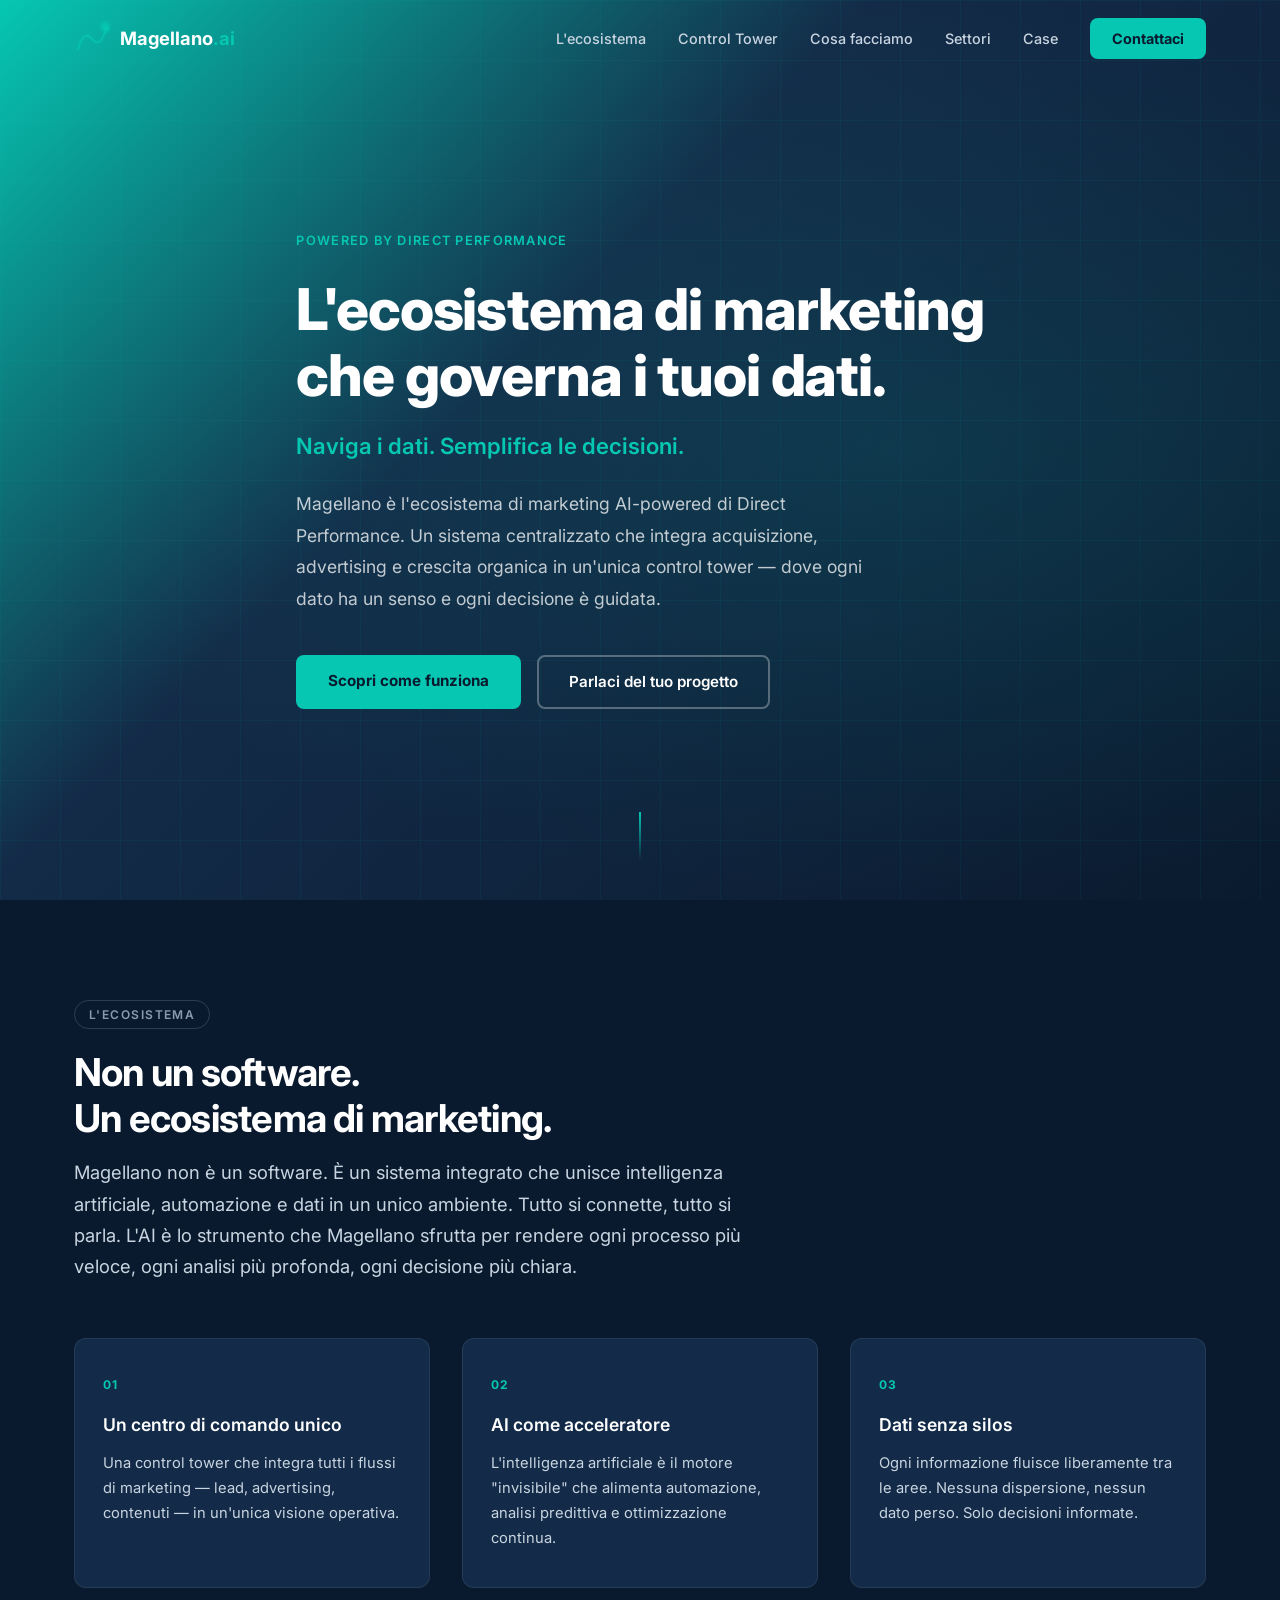
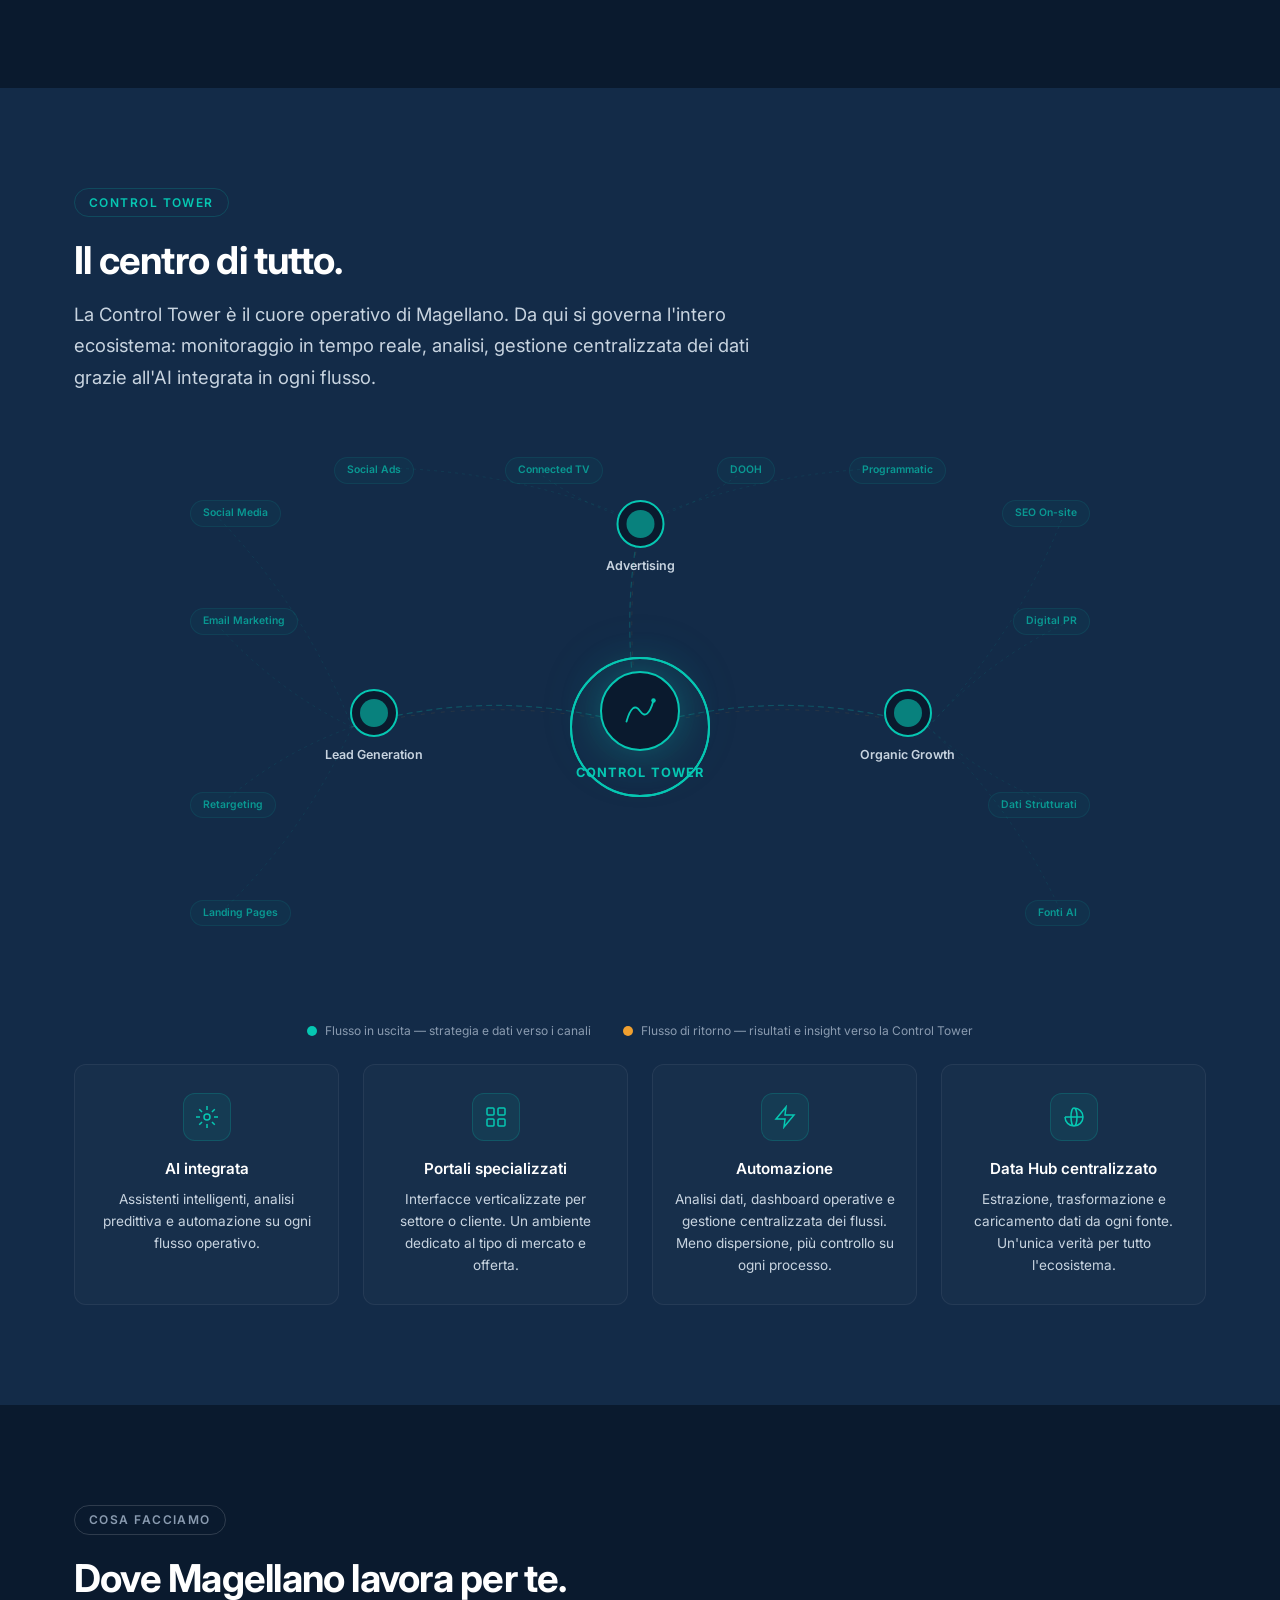
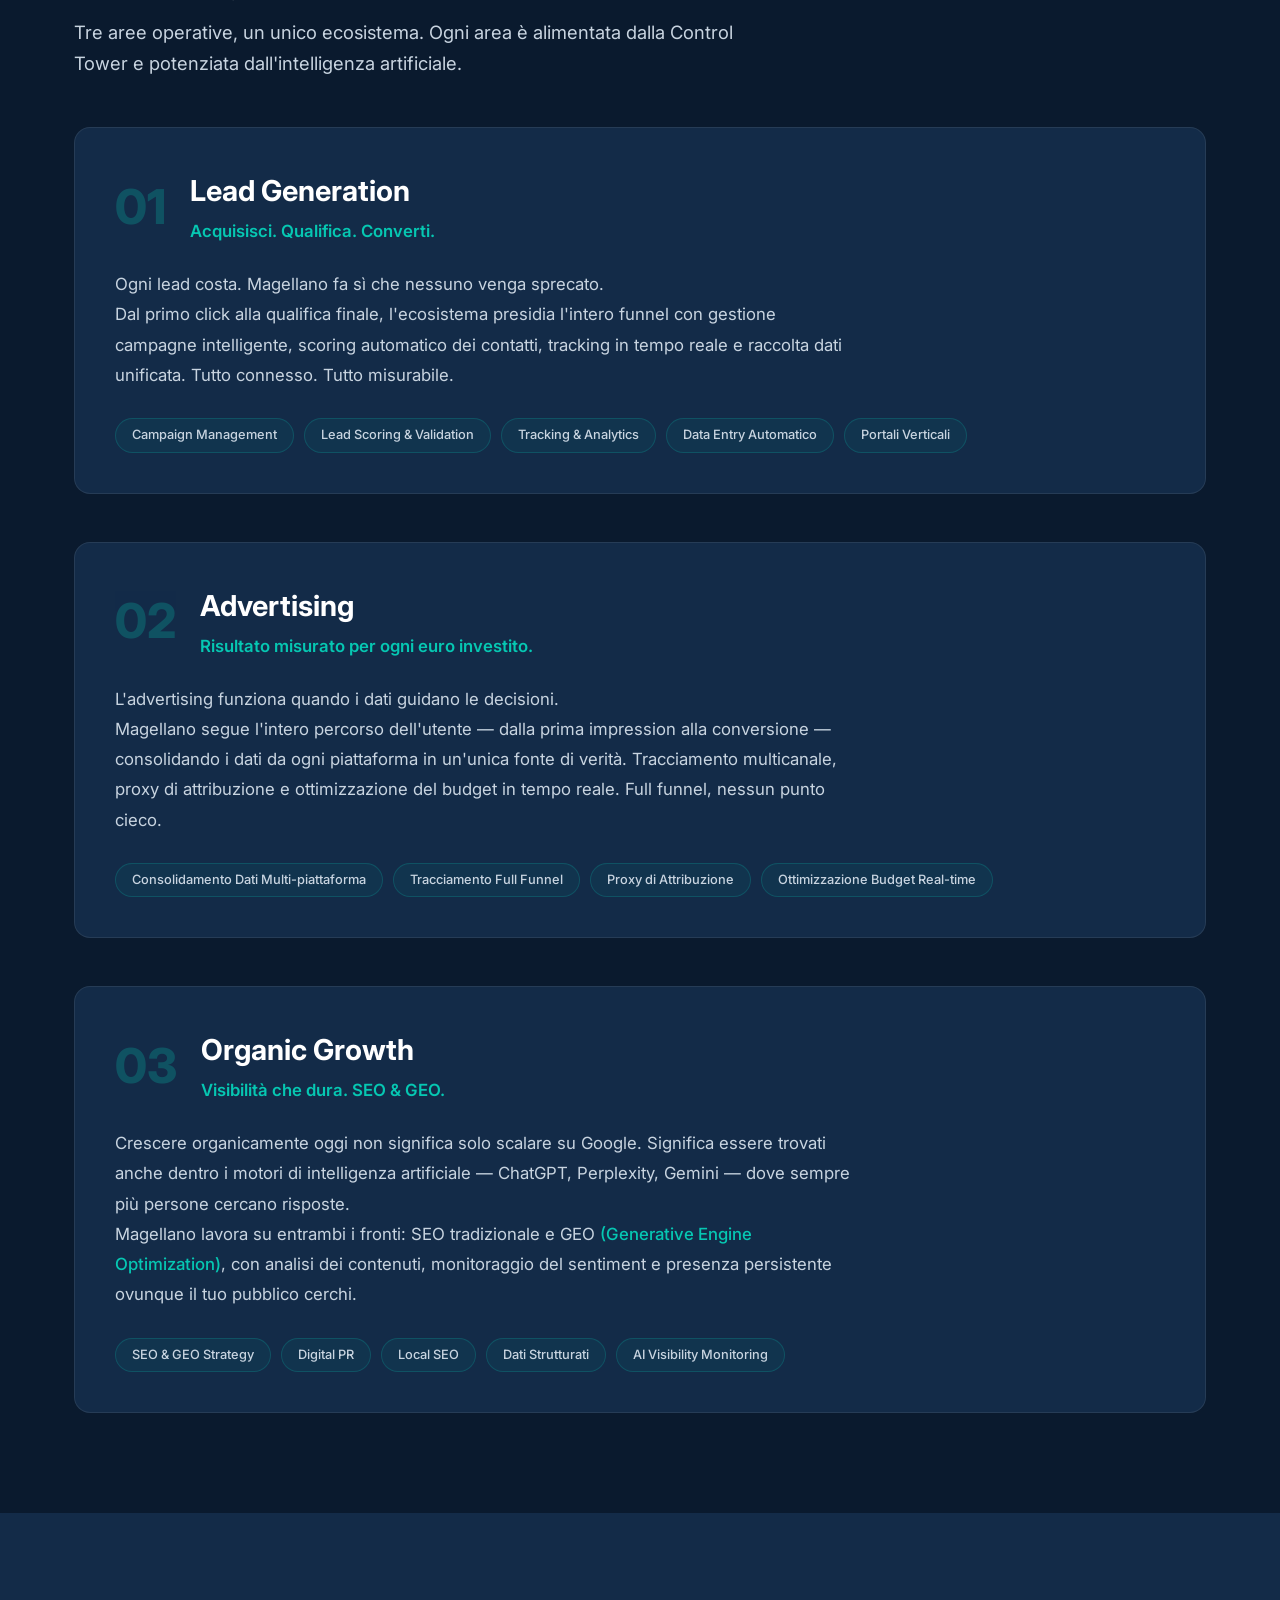
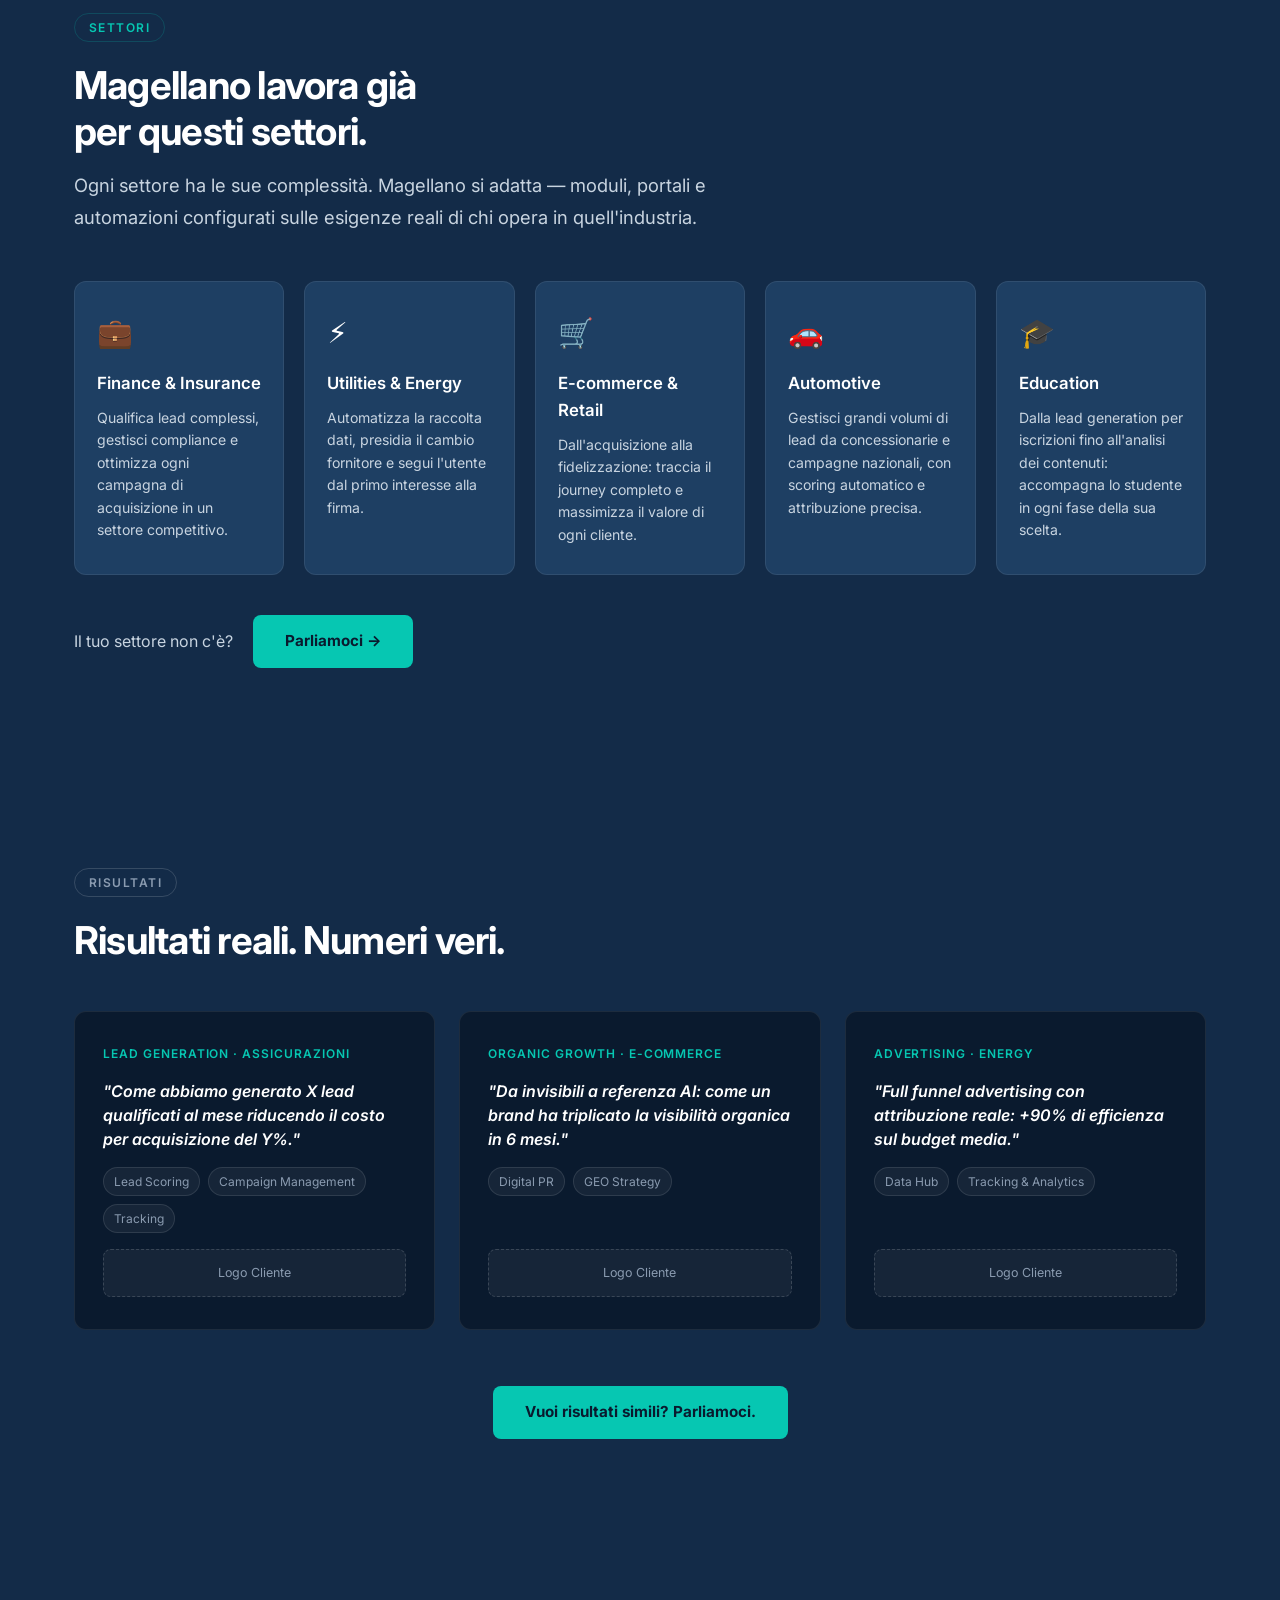
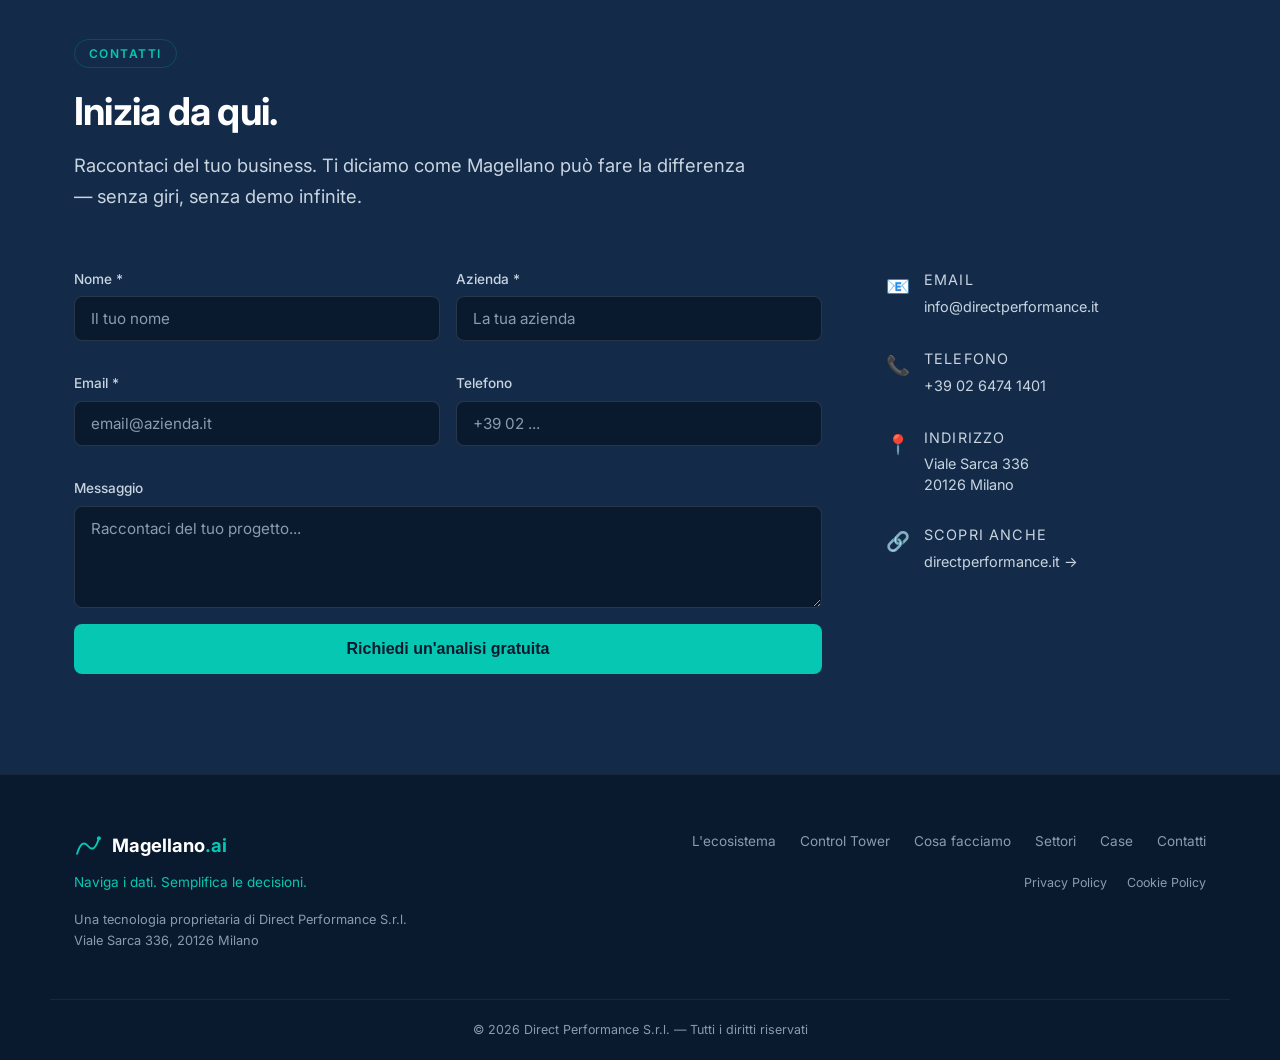
==== commit 073f3c94: "Add files via upload" ====
--- a/index.html
+++ b/index.html
@@ -72,7 +72,7 @@
     <div class="section-label">L'ecosistema</div>
     <h2>Non un software.<br>Un ecosistema di marketing.</h2>
     <p class="section-intro">
-      Magellano non è un tool. È un sistema integrato che unisce intelligenza artificiale,
+      Magellano non è un software. È un sistema integrato che unisce intelligenza artificiale,
       automazione e dati in un unico ambiente. Tutto si connette, tutto si parla.
       L'AI è lo strumento che Magellano sfrutta per rendere ogni processo più veloce,
       ogni analisi più profonda, ogni decisione più chiara.
@@ -86,7 +86,7 @@
       <div class="pillar">
         <div class="pillar-number">02</div>
         <h4>AI come acceleratore</h4>
-        <p>L'intelligenza artificiale non è il prodotto. È il motore invisibile che alimenta automazione, analisi predittiva e ottimizzazione continua.</p>
+        <p>L'intelligenza artificiale è il motore "invisibile" che alimenta automazione, analisi predittiva e ottimizzazione continua.</p>
       </div>
       <div class="pillar">
         <div class="pillar-number">03</div>
@@ -103,50 +103,68 @@
     <div class="section-label teal">Control Tower</div>
     <h2>Il centro di tutto.</h2>
     <p class="section-intro">
-      La Control Tower è il cuore operativo di Magellano. Da qui governi l'intero ecosistema:
-      monitoraggio in tempo reale, automazione dei processi, gestione centralizzata dei dati
-      e intelligenza artificiale integrata in ogni flusso.
+      La Control Tower è il cuore operativo di Magellano. Da qui si governa l'intero ecosistema:
+      monitoraggio in tempo reale, analisi, gestione centralizzata dei dati
+      grazie all'AI integrata in ogni flusso.
     </p>
 
-    <!-- ANIMATED HUB -->
+    <!-- ======= VERSION 1: HUB & SPOKE WITH CHANNELS (Canvas) ======= -->
     <div class="tower-hub" id="towerHub">
-      <div class="hub-center">
-        <div class="hub-core">
-          <div class="hub-pulse"></div>
-          <div class="hub-pulse delay"></div>
-          <div class="hub-icon">
-            <svg width="48" height="48" viewBox="0 0 48 48" fill="none">
-              <path d="M6 38 Q14 10 24 24 Q34 38 42 10" stroke="#06c7b2" stroke-width="2.5" stroke-linecap="round" fill="none"/>
-              <circle cx="42" cy="10" r="3" fill="#06c7b2"/>
-            </svg>
-          </div>
-          <span class="hub-label">Control Tower</span>
-        </div>
-
-        <!-- Connection lines (SVG) -->
-        <svg class="hub-lines" viewBox="0 0 800 400" preserveAspectRatio="xMidYMid meet">
-          <path class="hub-line line-lead" d="M400,200 Q250,100 120,180" stroke="#06c7b2" stroke-width="1.5" fill="none" stroke-dasharray="6,4"/>
-          <path class="hub-line line-adv" d="M400,200 Q400,80 400,60" stroke="#06c7b2" stroke-width="1.5" fill="none" stroke-dasharray="6,4"/>
-          <path class="hub-line line-organic" d="M400,200 Q550,100 680,180" stroke="#06c7b2" stroke-width="1.5" fill="none" stroke-dasharray="6,4"/>
-          <!-- Data particles will be animated via CSS -->
-          <circle class="data-particle p1" cx="0" cy="0" r="3" fill="#06c7b2"/>
-          <circle class="data-particle p2" cx="0" cy="0" r="3" fill="#06c7b2"/>
-          <circle class="data-particle p3" cx="0" cy="0" r="3" fill="#06c7b2"/>
-        </svg>
-
-        <!-- Satellite nodes -->
-        <div class="hub-node node-lead" data-area="leadgen">
-          <div class="node-dot"></div>
-          <span>Lead Generation</span>
-        </div>
-        <div class="hub-node node-adv" data-area="advertising">
-          <div class="node-dot"></div>
-          <span>Advertising</span>
-        </div>
-        <div class="hub-node node-organic" data-area="organic">
-          <div class="node-dot"></div>
-          <span>Organic Growth</span>
-        </div>
+      <canvas id="hubCanvas"></canvas>
+      <div class="magic-light" id="magicLight"></div>
+
+      <!-- HTML overlay: core -->
+      <div class="hub-core">
+        <div class="hub-pulse"></div>
+        <div class="hub-pulse delay"></div>
+        <div class="hub-icon">
+          <svg width="48" height="48" viewBox="0 0 48 48" fill="none">
+            <path d="M6 38 Q14 10 24 24 Q34 38 42 10" stroke="#06c7b2" stroke-width="2.5" stroke-linecap="round" fill="none"/>
+            <circle cx="42" cy="10" r="3" fill="#06c7b2"/>
+          </svg>
+        </div>
+        <span class="hub-label">Control Tower</span>
+      </div>
+
+      <!-- Area nodes (middle ring) -->
+      <div class="hub-node node-lead" data-area="leadgen">
+        <div class="node-dot"></div>
+        <span>Lead Generation</span>
+      </div>
+      <div class="hub-node node-adv" data-area="advertising">
+        <div class="node-dot"></div>
+        <span>Advertising</span>
+      </div>
+      <div class="hub-node node-organic" data-area="organic">
+        <div class="node-dot"></div>
+        <span>Organic Growth</span>
+      </div>
+
+      <!-- Channel labels (outer ring) — positioned far from area nodes -->
+      <!-- Lead Gen channels — far left -->
+      <div class="ch-label ch-lead" style="left:0; top:8%">Social Media</div>
+      <div class="ch-label ch-lead" style="left:0; top:28%">Email Marketing</div>
+      <div class="ch-label ch-lead" style="left:0; top:62%">Retargeting</div>
+      <div class="ch-label ch-lead" style="left:0; top:82%">Landing Pages</div>
+      <!-- Adv channels — far top -->
+      <div class="ch-label ch-adv" style="left:16%; top:0">Social Ads</div>
+      <div class="ch-label ch-adv" style="left:35%; top:0">Connected TV</div>
+      <div class="ch-label ch-adv" style="right:35%; top:0">DOOH</div>
+      <div class="ch-label ch-adv" style="right:16%; top:0">Programmatic</div>
+      <!-- Organic channels — far right -->
+      <div class="ch-label ch-organic" style="right:0; top:8%">SEO On-site</div>
+      <div class="ch-label ch-organic" style="right:0; top:28%">Digital PR</div>
+      <div class="ch-label ch-organic" style="right:0; top:62%">Dati Strutturati</div>
+      <div class="ch-label ch-organic" style="right:0; top:82%">Fonti AI</div>
+    </div>
+
+    <!-- Legend -->
+    <div class="hub-legend">
+      <div class="legend-item">
+        <span class="legend-dot legend-out"></span> Flusso in uscita — strategia e dati verso i canali
+      </div>
+      <div class="legend-item">
+        <span class="legend-dot legend-in"></span> Flusso di ritorno — risultati e insight verso la Control Tower
       </div>
     </div>
 
@@ -157,21 +175,21 @@
           <svg width="24" height="24" viewBox="0 0 24 24" fill="none" stroke="#06c7b2" stroke-width="1.5"><circle cx="12" cy="12" r="3"/><path d="M12 1v4M12 19v4M4.22 4.22l2.83 2.83M16.95 16.95l2.83 2.83M1 12h4M19 12h4M4.22 19.78l2.83-2.83M16.95 7.05l2.83-2.83"/></svg>
         </div>
         <h4>AI integrata</h4>
-        <p>Assistenti intelligenti, analisi predittiva e automazione cognitiva su ogni flusso operativo.</p>
+        <p>Assistenti intelligenti, analisi predittiva e automazione su ogni flusso operativo.</p>
       </div>
       <div class="feature">
         <div class="feature-icon">
           <svg width="24" height="24" viewBox="0 0 24 24" fill="none" stroke="#06c7b2" stroke-width="1.5"><rect x="3" y="3" width="7" height="7" rx="1"/><rect x="14" y="3" width="7" height="7" rx="1"/><rect x="3" y="14" width="7" height="7" rx="1"/><rect x="14" y="14" width="7" height="7" rx="1"/></svg>
         </div>
         <h4>Portali specializzati</h4>
-        <p>Interfacce verticalizzate per settore o cliente. Ogni utente vede solo ciò che gli serve.</p>
+        <p>Interfacce verticalizzate per settore o cliente. Un ambiente dedicato al tipo di mercato e offerta.</p>
       </div>
       <div class="feature">
         <div class="feature-icon">
           <svg width="24" height="24" viewBox="0 0 24 24" fill="none" stroke="#06c7b2" stroke-width="1.5"><path d="M13 2L3 14h9l-1 8 10-12h-9l1-8z"/></svg>
         </div>
         <h4>Automazione</h4>
-        <p>Email, messaggistica, trascrizioni, workflow. Meno lavoro manuale, più velocità operativa.</p>
+        <p>Analisi dati, dashboard operative e gestione centralizzata dei flussi. Meno dispersione, più controllo su ogni processo.</p>
       </div>
       <div class="feature">
         <div class="feature-icon">
@@ -215,7 +233,7 @@
           <span>Campaign Management</span>
           <span>Lead Scoring & Validation</span>
           <span>Tracking & Analytics</span>
-          <span>Data Entry Unificato</span>
+          <span>Data Entry Automatico</span>
           <span>Portali Verticali</span>
         </div>
       </div>
@@ -227,7 +245,7 @@
         <div class="area-number">02</div>
         <div class="area-card-titles">
           <h3>Advertising</h3>
-          <p class="area-payoff">Ogni euro investito. Ogni risultato misurato.</p>
+          <p class="area-payoff">Risultato misurato per ogni euro investito.</p>
         </div>
       </div>
       <div class="area-card-body">
@@ -235,13 +253,13 @@
           L'advertising funziona quando i dati guidano le decisioni.<br>
           Magellano segue l'intero percorso dell'utente — dalla prima impression alla conversione —
           consolidando i dati da ogni piattaforma in un'unica fonte di verità.
-          Tracciamento multicanale, attribuzione avanzata e ottimizzazione del budget in tempo reale.
+          Tracciamento multicanale, proxy di attribuzione e ottimizzazione del budget in tempo reale.
           Full funnel, nessun punto cieco.
         </p>
         <div class="area-capabilities">
           <span>Consolidamento Dati Multi-piattaforma</span>
           <span>Tracciamento Full Funnel</span>
-          <span>Attribuzione Avanzata</span>
+          <span>Proxy di Attribuzione</span>
           <span>Ottimizzazione Budget Real-time</span>
         </div>
       </div>
@@ -253,7 +271,7 @@
         <div class="area-number">03</div>
         <div class="area-card-titles">
           <h3>Organic Growth</h3>
-          <p class="area-payoff">Visibilità che dura. Su Google e oltre.</p>
+          <p class="area-payoff">Visibilità che dura. SEO &amp; GEO.</p>
         </div>
       </div>
       <div class="area-card-body">
@@ -268,9 +286,9 @@
         </p>
         <div class="area-capabilities">
           <span>SEO & GEO Strategy</span>
-          <span>Content Analysis</span>
-          <span>Sentiment Geo-localizzato</span>
-          <span>Dashboard Editoriale</span>
+          <span>Digital PR</span>
+          <span>Local SEO</span>
+          <span>Dati Strutturati</span>
           <span>AI Visibility Monitoring</span>
         </div>
       </div>
@@ -294,7 +312,7 @@
         <div class="settore-icon">💼</div>
         <h4>Finance &amp; Insurance</h4>
         <p>Qualifica lead complessi, gestisci compliance e ottimizza ogni campagna di acquisizione
-        in un settore dove ogni contatto conta doppio.</p>
+        in un settore competitivo.</p>
       </div>
 
       <div class="settore-card">
@@ -355,7 +373,7 @@
         <div class="case-tag">Organic Growth · E-commerce</div>
         <h4>"Da invisibili a referenza AI: come un brand ha triplicato la visibilità organica in 6 mesi."</h4>
         <div class="case-tools">
-          <span>Content Analysis</span>
+          <span>Digital PR</span>
           <span>GEO Strategy</span>
         </div>
         <div class="case-logo-placeholder">Logo Cliente</div>
--- a/css/style.css
+++ b/css/style.css
@@ -340,22 +340,24 @@
 .tower-hub {
   position: relative;
   width: 100%;
-  max-width: 800px;
-  height: 400px;
-  margin: 64px auto 56px;
-}
-
-.hub-center {
-  position: relative;
+  max-width: 900px;
+  height: 540px;
+  margin: 64px auto 24px;
+}
+
+#hubCanvas {
+  position: absolute;
+  inset: 0;
   width: 100%;
   height: 100%;
-  display: flex;
-  align-items: center;
-  justify-content: center;
+  z-index: 0;
 }
 
 .hub-core {
-  position: relative;
+  position: absolute;
+  top: 50%;
+  left: 50%;
+  transform: translate(-50%, -50%);
   width: 140px;
   height: 140px;
   display: flex;
@@ -401,55 +403,7 @@
   text-transform: uppercase;
 }
 
-/* SVG connection lines */
-.hub-lines {
-  position: absolute;
-  inset: 0;
-  width: 100%;
-  height: 100%;
-  z-index: 1;
-}
-
-.hub-line {
-  opacity: 0.5;
-  transition: opacity var(--transition);
-}
-
-/* Data particles traveling along paths */
-.data-particle {
-  opacity: 0;
-}
-
-.data-particle.p1 {
-  animation: particleTravel1 4s ease-in-out infinite;
-}
-.data-particle.p2 {
-  animation: particleTravel2 4s ease-in-out infinite 1.3s;
-}
-.data-particle.p3 {
-  animation: particleTravel3 4s ease-in-out infinite 2.6s;
-}
-
-@keyframes particleTravel1 {
-  0%   { opacity: 0; offset-distance: 0%; }
-  10%  { opacity: 1; }
-  90%  { opacity: 1; }
-  100% { opacity: 0; offset-distance: 100%; }
-}
-@keyframes particleTravel2 {
-  0%   { opacity: 0; offset-distance: 0%; }
-  10%  { opacity: 1; }
-  90%  { opacity: 1; }
-  100% { opacity: 0; offset-distance: 100%; }
-}
-@keyframes particleTravel3 {
-  0%   { opacity: 0; offset-distance: 0%; }
-  10%  { opacity: 1; }
-  90%  { opacity: 1; }
-  100% { opacity: 0; offset-distance: 100%; }
-}
-
-/* Satellite nodes */
+/* Satellite nodes — NO transform on hover (prevents shifting) */
 .hub-node {
   position: absolute;
   display: flex;
@@ -458,9 +412,7 @@
   gap: 8px;
   z-index: 2;
   cursor: pointer;
-  transition: transform var(--transition);
-}
-.hub-node:hover { transform: scale(1.08); }
+}
 
 .node-dot {
   width: 48px;
@@ -469,7 +421,7 @@
   background: var(--navy-dark);
   border: 2px solid var(--teal);
   position: relative;
-  transition: box-shadow var(--transition), background var(--transition);
+  transition: box-shadow 0.4s ease;
 }
 .node-dot::after {
   content: '';
@@ -478,12 +430,8 @@
   border-radius: 50%;
   background: var(--teal);
   opacity: 0.6;
-  transition: opacity var(--transition);
-}
-.hub-node:hover .node-dot {
-  box-shadow: 0 0 24px var(--teal-glow);
-}
-.hub-node:hover .node-dot::after { opacity: 1; }
+  transition: opacity 0.4s ease;
+}
 
 .hub-node span {
   font-size: 0.78rem;
@@ -491,17 +439,86 @@
   color: var(--text-light);
   text-align: center;
   white-space: nowrap;
-}
-
-.node-lead    { left: 5%;  top: 50%; transform: translateY(-50%); }
-.node-adv     { left: 50%; top: 2%;  transform: translateX(-50%); }
-.node-organic { right: 5%; top: 50%; transform: translateY(-50%); }
-
-/* Hover highlight on node → line */
-.hub-node:hover ~ .hub-lines .hub-line,
-.tower-hub:hover .hub-line {
-  opacity: 0.8;
-}
+  transition: color 0.4s ease;
+}
+
+/* Magic light glow — follows mouse via JS */
+.tower-hub .magic-light {
+  position: absolute;
+  width: 260px;
+  height: 260px;
+  border-radius: 50%;
+  background: radial-gradient(circle, rgba(6,199,178,0.15) 0%, rgba(6,199,178,0.04) 40%, transparent 70%);
+  pointer-events: none;
+  z-index: 1;
+  transform: translate(-50%, -50%);
+  opacity: 0;
+  transition: opacity 0.5s ease;
+}
+.tower-hub:hover .magic-light {
+  opacity: 1;
+}
+
+/* Area nodes — middle ring, well separated from outer channels */
+.node-lead    { left: 15%;  top: 50%; transform: translateY(-50%); }
+.node-adv     { left: 50%; top: 8%;  transform: translateX(-50%); }
+.node-organic { right: 15%; top: 50%; transform: translateY(-50%); }
+
+/* ---------- CHANNEL LABELS (outer ring) ---------- */
+.ch-label {
+  position: absolute;
+  font-size: 0.65rem;
+  font-weight: 600;
+  color: var(--teal);
+  background: rgba(6,199,178,0.06);
+  border: 1px solid rgba(6,199,178,0.15);
+  padding: 4px 12px;
+  border-radius: 100px;
+  white-space: nowrap;
+  z-index: 3;
+  opacity: 0.7;
+  transition: opacity var(--transition), background var(--transition);
+}
+.ch-label:hover {
+  opacity: 1;
+  background: rgba(6,199,178,0.18);
+}
+
+/* Legend */
+.hub-legend {
+  display: flex;
+  justify-content: center;
+  gap: 32px;
+  margin-bottom: 12px;
+}
+.legend-item {
+  display: flex;
+  align-items: center;
+  gap: 8px;
+  font-size: 0.75rem;
+  color: var(--gray);
+}
+.legend-dot {
+  width: 10px;
+  height: 10px;
+  border-radius: 50%;
+}
+.legend-out { background: #06c7b2; }
+.legend-in  { background: #f0a030; }
+
+/* Hub flow caption */
+.hub-flow-caption {
+  text-align: center;
+  font-size: 0.9rem;
+  color: var(--gray);
+  max-width: 560px;
+  margin: 0 auto 32px;
+  line-height: 1.6;
+}
+
+/* (circular view removed — hub only) */
+
+/* (circular node styles removed) */
 
 /* Tower features grid */
 .tower-features {
@@ -827,9 +844,11 @@
   .footer-right  { align-items: flex-start; }
   .footer-nav    { justify-content: flex-start; }
 
-  .tower-hub { height: 350px; }
-  .node-lead    { left: 2%;  }
-  .node-organic { right: 2%; }
+  .tower-hub { height: 440px; }
+  .node-lead    { left: 12%;  }
+  .node-organic { right: 12%; }
+  .ch-label { font-size: 0.58rem; padding: 3px 8px; }
+  .hub-legend { gap: 20px; flex-wrap: wrap; }
 }
 
 @media (max-width: 768px) {
@@ -854,7 +873,8 @@
 
   .ecosystem-pillars { grid-template-columns: 1fr; }
 
-  .tower-hub { height: 300px; }
+  .tower-hub { height: 380px; }
+  .ch-label { display: none; }
   .hub-core { width: 100px; height: 100px; }
   .hub-icon { width: 60px; height: 60px; }
   .hub-icon svg { width: 28px; height: 28px; }
@@ -878,7 +898,7 @@
   .settori-grid { grid-template-columns: 1fr; }
   .tower-features { grid-template-columns: 1fr; }
 
-  .tower-hub { height: 260px; }
+  .tower-hub { height: 280px; }
   .node-lead { left: 0; top: 70%; transform: none; }
   .node-adv  { left: 50%; top: 0; }
   .node-organic { right: 0; top: 70%; transform: none; }
